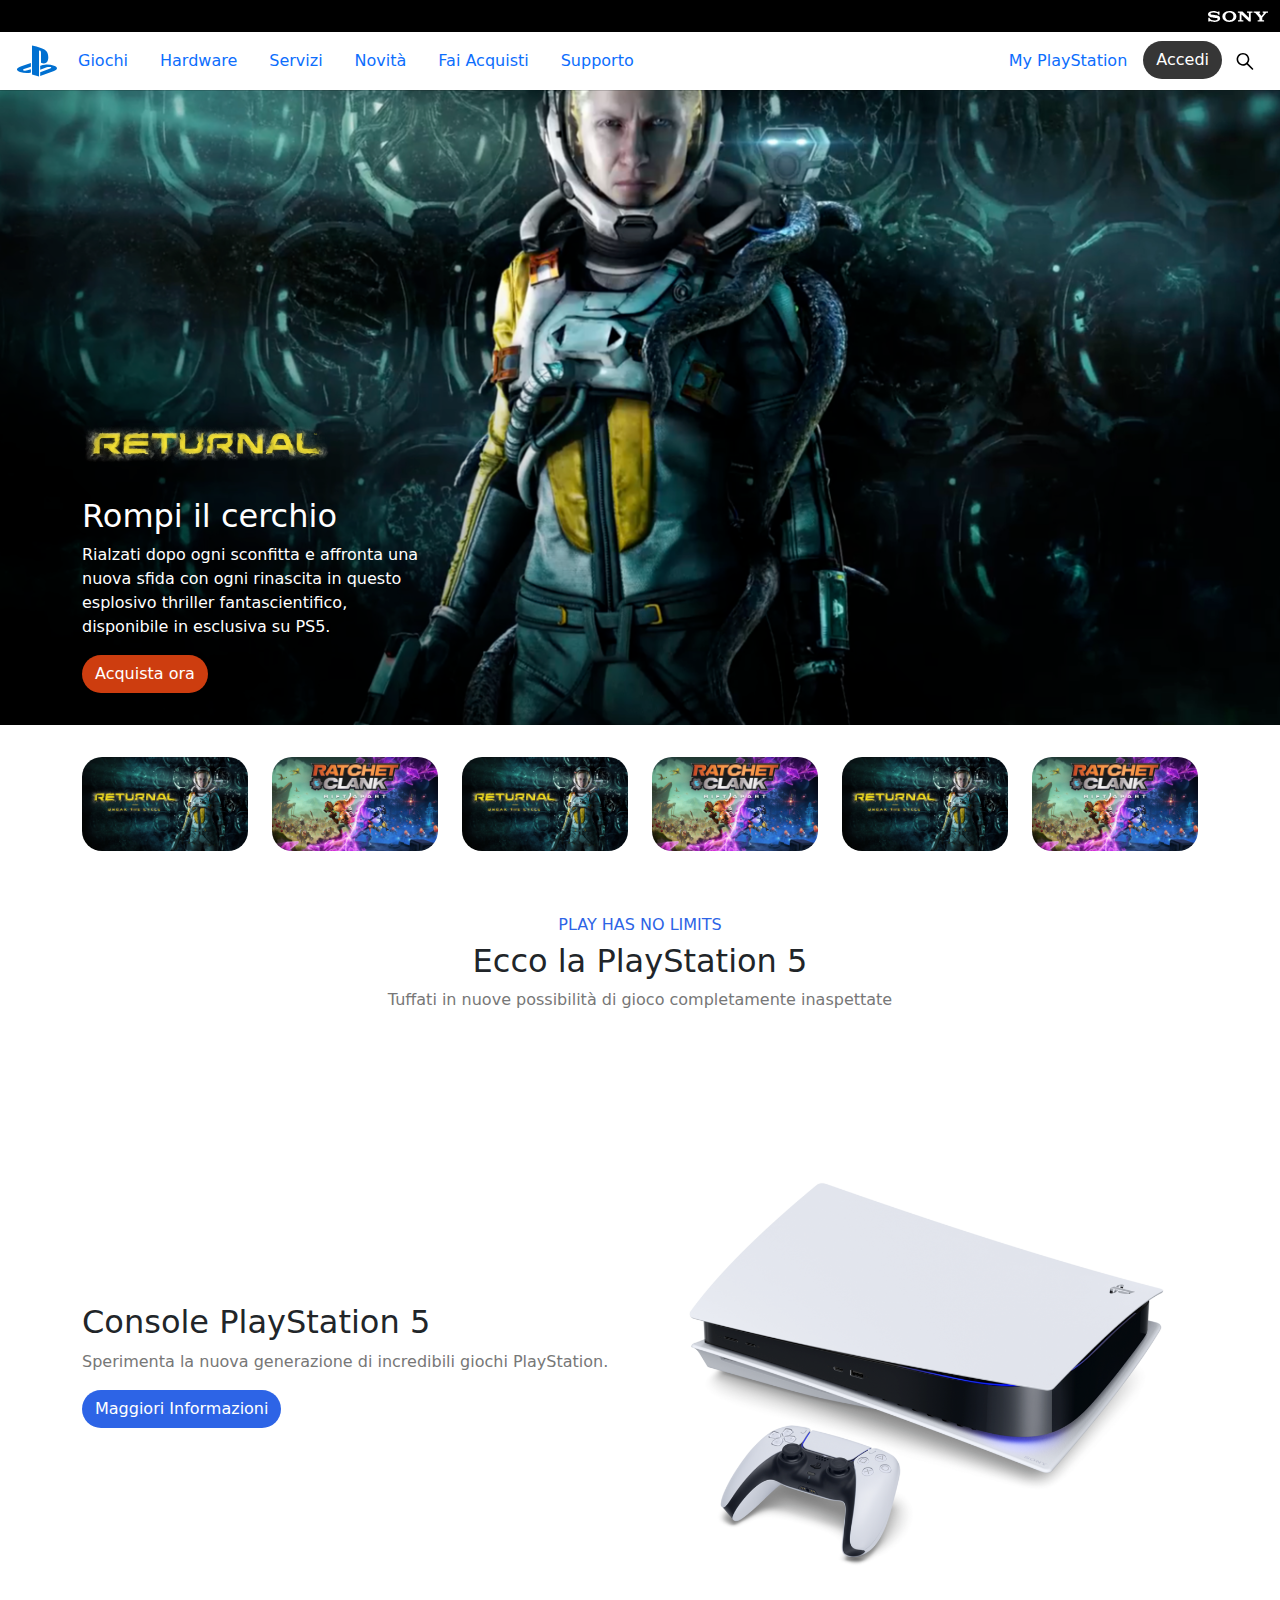
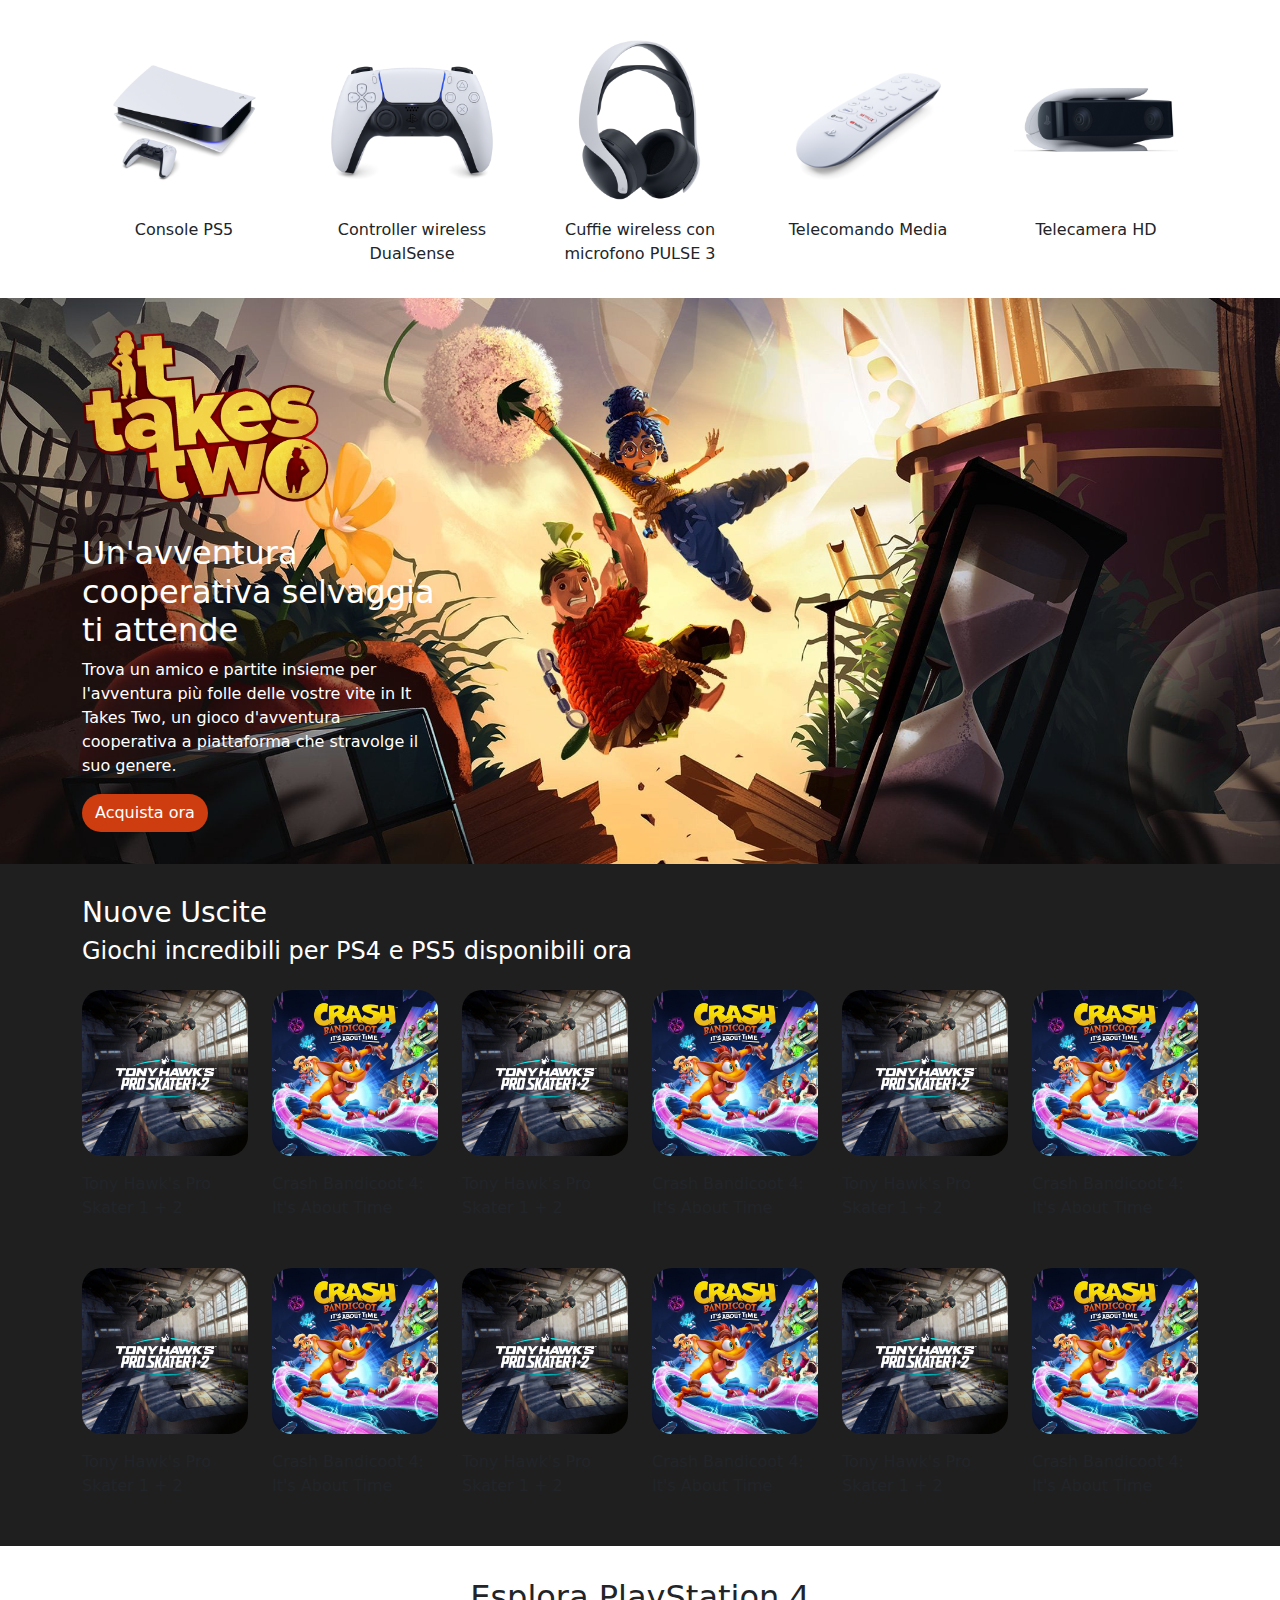
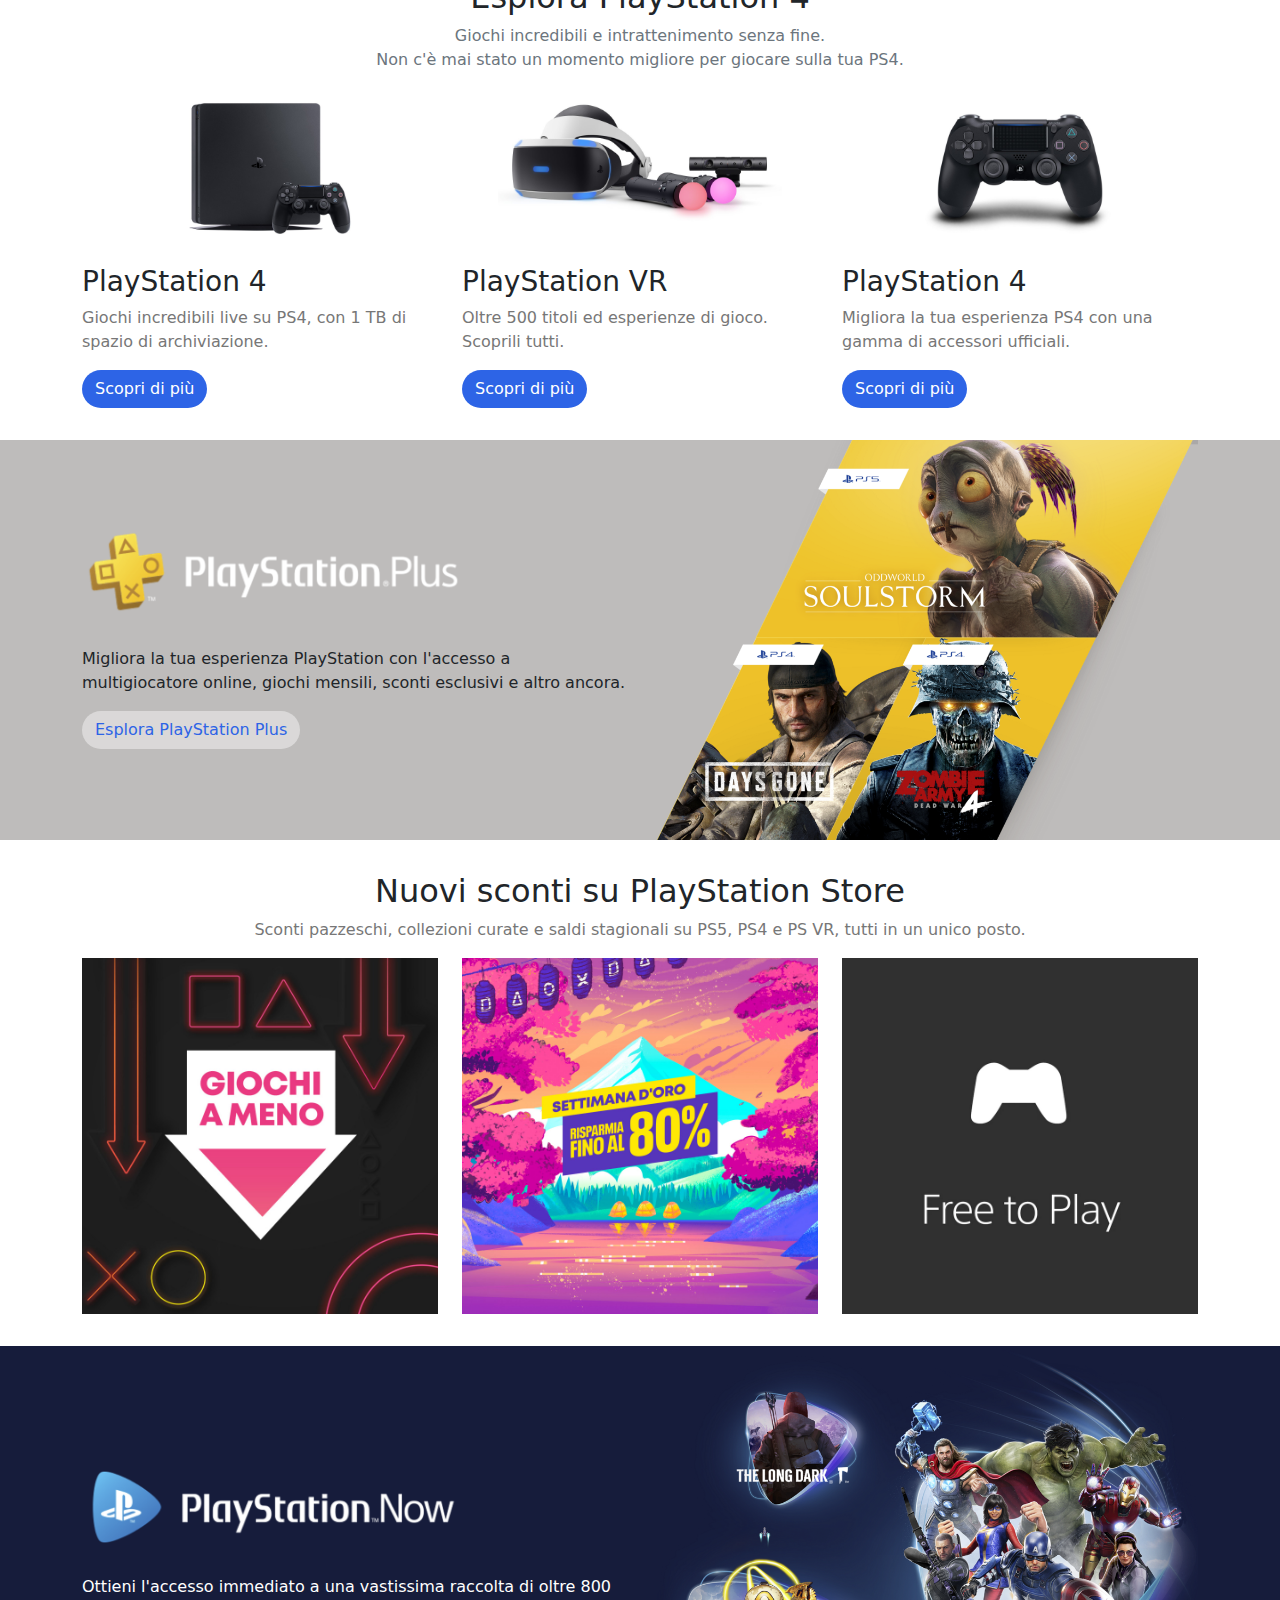
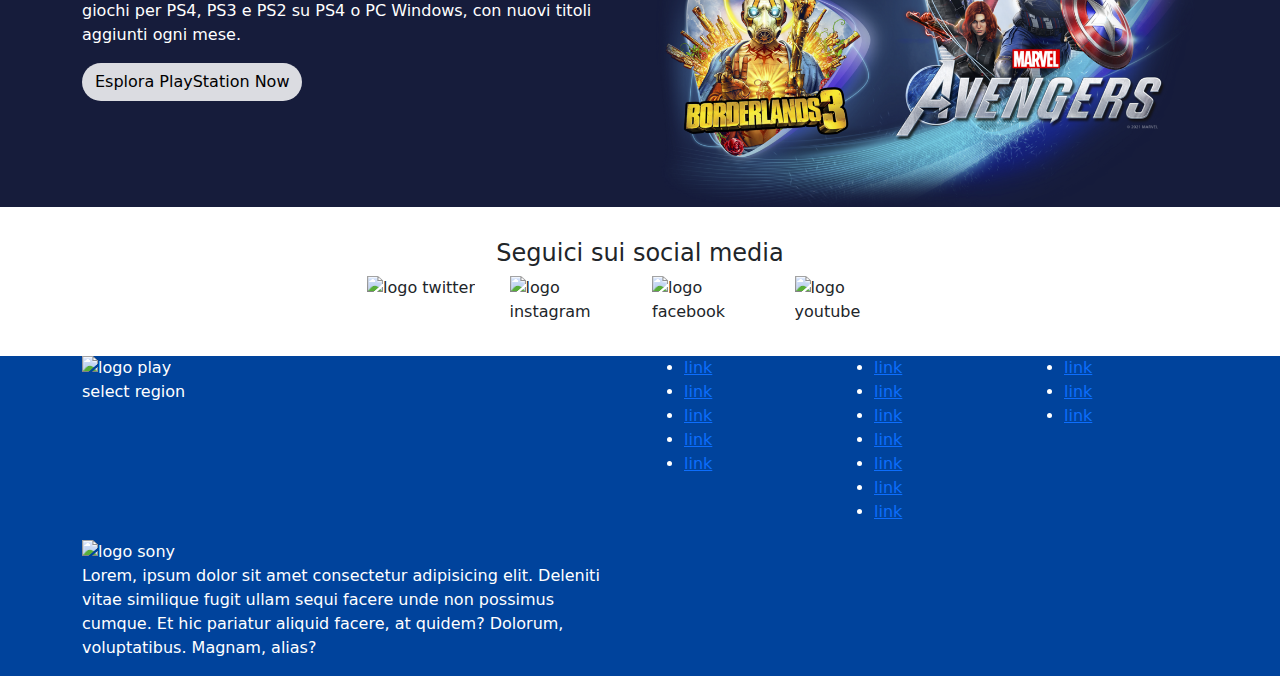
==== index.html @ 29ff5968 "added content to sect9" ====
<!DOCTYPE html>
<html lang="en">
<head>
    <meta charset="UTF-8">
    <meta http-equiv="X-UA-Compatible" content="IE=edge">
    <meta name="viewport" content="width=device-width, initial-scale=1.0">
    <link rel="stylesheet" href="https://cdn.jsdelivr.net/npm/bootstrap@5.2.2/dist/css/bootstrap.min.css">
    <link rel="stylesheet" href="css/style.css">
    <link rel="stylesheet" href="css/style-media.css">
    <title>Playstation</title>
</head>

<body>
    <header>
        <!-- Parte nera logo sony a dx-->
        <div class="nav_black py-1">
            <div class="container-fluid">
                <!-- logo sony-->
                <div class="img_container">
                    <img src="img/sony_logo.svg" alt="logo sony" class="img-fluid">
                </div>
            </div>
        </div>

        <!-- Parte bianca sticky con menu -->
        <nav class="py-1">
            <div class="container-fluid d-flex">
                <!-- logo play -->
                <div class="img_container">
                    <img src="img/play_logo.svg" alt="logo play" class="img-fluid">
                </div>

                <!-- menu flex justifycontent -->
                <div class="menu_container d-none d-lg-flex flex-grow-1 align-items-center">
                    <!-- menu sx - giochi:supporto -->
                    <div class="menu_left">
                        <ul class="nav">
                            <li class="nav-item">
                                <a href="#" class="nav-link">Giochi</a>
                            </li>
                            <li class="nav-item">
                                <a href="#" class="nav-link">Hardware</a>
                            </li>
                            <li class="nav-item">
                                <a href="#" class="nav-link">Servizi</a>
                            </li>
                            <li class="nav-item">
                                <a href="#" class="nav-link">Novità</a>
                            </li>
                            <li class="nav-item">
                                <a href="#" class="nav-link">Fai Acquisti</a>
                            </li>
                            <li class="nav-item">
                                <a href="#" class="nav-link">Supporto</a>
                            </li>
                        </ul>
                    </div>

                    <!-- menu dx myplay|accedi|search-->
                    <div class="menu_right">
                        <ul class="nav">
                            <li class="nav-item">
                                <a href="#" class="nav-link">My PlayStation</a>
                            </li>
                            <li class="nav-item">
                                <button class="btn btn_secondary_dark">Accedi</button>
                            </li>
                            <li class="nav-item">
                                <button class="btn">
                                    <img src="img/lens.svg" alt="search">
                                </button>
                            </li>
                        </ul>
                    </div>

                </div>

                <!-- hamburger menu -->
                <div class="hamburger_menu d-lg-none">ham</div>

            </div>
        </nav>
    </header>

    <main>
        <!-- 1 sezione - returnal | jumbo -->
        <section class="jumbo_1">
            <div class="container">
                <div class="row">
                    <div class="col-lg-4">

                        <!-- basso sx -->
                        <div class="section_text text-white">

                            <!-- logo returnal -->
                            <div class="img_container_fluid">
                                <img src="img/returnal-hero-banner-logo.png" alt="returnal" class="img-fluid">
                            </div>
                            <!-- Titolo -->
                            <h2>Rompi il cerchio</h2>
                            <!-- Paragrafo -->
                            <p>Rialzati dopo ogni sconfitta e affronta una nuova sfida con ogni rinascita in questo esplosivo thriller fantascientifico, disponibile in esclusiva su PS5.</p>
                            <!-- Bottone arancione -->
                            <button class="btn btn_accent_warm">Acquista ora</button>
                        </div>
                    </div>
                </div>
            </div>
        </section>

        <!-- 2 sezione | sei card affiancate -->
        <section>
            <div class="container">
                <div class="row gy-3">
                    <div class="col-6 col-sm-4 col-lg-2">
                        <div class="card-img">
                            <img src="img/returnal-listing-thumb-01-ps5.jpg" alt="returnal" class="img-fluid">
                        </div>
                    </div>
                    <div class="col-6 col-sm-4 col-lg-2">
                        <div class="card-img">
                            <img src="img/ratchet-and-clank-rift-apart-keyart.jpg" alt="ratchet and clank" class="img-fluid">
                        </div>
                        
                    </div>
                    <div class="col-6 col-sm-4 col-lg-2">
                        <div class="card-img">
                            <img src="img/returnal-listing-thumb-01-ps5.jpg" alt="returnal" class="img-fluid">
                        </div>
                    </div>
                    <div class="col-6 col-sm-4 col-lg-2">
                        <div class="card-img">
                            <img src="img/ratchet-and-clank-rift-apart-keyart.jpg" alt="ratchet and clank" class="img-fluid">
                        </div>
                    </div>
                    <div class="col-6 col-sm-4 col-lg-2">
                        <div class="card-img">
                            <img src="img/returnal-listing-thumb-01-ps5.jpg" alt="returnal" class="img-fluid">
                        </div>
                        
                    </div>
                    <div class="col-6 col-sm-4 col-lg-2">
                        <div class="card-img">
                            <img src="img/ratchet-and-clank-rift-apart-keyart.jpg" alt="ratchet and clank" class="img-fluid">
                        </div>
                    </div>
                </div>
            </div>
        </section>

        <!-- 3/a sezione - playstation 5 | testo sezione centrato -->
        <section>
            <div class="container">
                <div class="section_text text-center">
                    <h6 class="text-uppercase text_accent">play has no limits</h6>
                    <h2>Ecco la PlayStation 5</h2>
                    <p class="text_secondary">Tuffati in nuove possibilità di gioco completamente inaspettate</p>
                </div>
            </div>
        </section>

        <!-- 3/b sezione - playstation 5 | testo sezione | anteprima play | 5card prodotti -->
        <section>
            <div class="container">

                <!-- anteprima play 2colonne da md -->
                <div class="row">
                    <div class="col-md-6 align-self-center">
                        <div class="section_text">
                            <h2>Console PlayStation 5</h2>
                            <p class="text_secondary">Sperimenta la nuova generazione di incredibili giochi PlayStation.</p>
                            <button class="btn btn_accent_cool">Maggiori Informazioni</button>
                        </div>
                    </div>
                    <div class="col-md-6">
                        <div class="img_container">
                            <img src="img/playstation-5-thumb.png" alt="playstation 5" class="img-fluid">
                        </div>
                    </div>
                </div>

                <!-- lista 5prodotti -->
                <div class="row row-cols-3 row-cols-md-5 text_secondary text-center">
                    <div class="col">
                        <div class="card">
                            <img src="img/playstation-5-thumb.png" class="card-img-top img-fluid" alt="playstation 5 console">
                            <div class="card-body">
                                <p class="card-text">Console PS5</p>
                            </div>
                        </div>
                    </div>
                    <div class="col">
                        <div class="card">
                            <img src="img/joypad-thumb.png" class="card-img-top img-fluid" alt="playstation 5 controller joypad">
                            <div class="card-body">
                                <p class="card-text">Controller wireless DualSense</p>
                            </div>
                        </div>
                    </div>
                    <div class="col">
                        <div class="card">
                            <img src="img/headset-thumb.png" class="card-img-top img-fluid" alt="playstation 5 headset">
                            <div class="card-body">
                                <p class="card-text">Cuffie wireless con microfono PULSE 3</p>
                            </div>
                        </div>
                    </div>
                    <div class="col">
                        <div class="card">
                            <img src="img/remote-thumb.png" class="card-img-top img-fluid" alt="playstation 5 remote">
                            <div class="card-body">
                                <p class="card-text">Telecomando Media</p>
                            </div>
                        </div>
                    </div>
                    <div class="col">
                        <div class="card">
                            <img src="img/camera-thumb.jpg" class="card-img-top img-fluid" alt="playstation 5 camera">
                            <div class="card-body">
                                <p class="card-text">Telecamera HD</p>
                            </div>
                        </div>
                    </div>
                </div>
            </div>
        </section>

        <!-- 4 sezione - it takes two | jumbo -->
        <section class="jumbo_2">
            <div class="container">
                <div class="row">
                    <div class="col-lg-4">

                        <!-- basso sx -->
                        <div class="section_text text-white">
                            <!-- Logo ittakestwo -->
                            <div class="img_container_fluid">
                                <img src="img/it-takes-two-logo.png" alt="it takes two logo" class="img-fluid">
                            </div>
                            <!-- Titolo -->
                            <h2>Un'avventura cooperativa selvaggia ti attende</h2>
                            <!-- Paragrafo -->
                            <p>Trova un amico e partite insieme per l'avventura più folle delle vostre vite in It Takes Two, un gioco d'avventura cooperativa a piattaforma che stravolge il suo genere.</p>
                            <!-- Bottone arancione -->
                            <button class="btn btn_accent_warm">Acquista ora</button>
                        </div>
                    </div>
                </div>
            </div>
        </section>

        <!-- 5 sezione - nuove uscite | banner -->
        <section class="banner_1">
            <div class="container text-white">
                <div class="section_text">
                    <h3>Nuove Uscite</h3>
                    <h4>Giochi incredibili per PS4 e PS5 disponibili ora</h4>
                </div>
                <div class="row gy-3">
                    <div class="col-6 col-sm-4 col-lg-2">
                        <div class="card py-3">
                            <div class="card-img">
                                <img src="img/tony-hawks-pro-skater-1-2-store-art.jpg" alt="tony hawks pro skater" class="img-fluid">
                            </div>
                            <div class="card-body">
                                <div class="card-text">Tony Hawk's Pro Skater 1 + 2</div>
                            </div>
                        </div>
                    </div>
                    <div class="col-6 col-sm-4 col-lg-2">
                        <div class="card py-3">
                            <div class="card-img">
                                <img src="img/crash-bandicoot-4-its-about-time-store-art.jpg" alt="crash bandicoot 4" class="img-fluid">
                            </div>
                            <div class="card-body">
                                <div class="card-text">Crash Bandicoot 4: It's About Time</div>
                            </div>
                        </div>
                    </div>
                    <div class="col-6 col-sm-4 col-lg-2">
                        <div class="card py-3">
                            <div class="card-img">
                                <img src="img/tony-hawks-pro-skater-1-2-store-art.jpg" alt="tony hawks pro skater" class="img-fluid">
                            </div>
                            <div class="card-body">
                                <div class="card-text">Tony Hawk's Pro Skater 1 + 2</div>
                            </div>
                        </div>
                    </div>
                    <div class="col-6 col-sm-4 col-lg-2">
                        <div class="card py-3">
                            <div class="card-img">
                                <img src="img/crash-bandicoot-4-its-about-time-store-art.jpg" alt="crash bandicoot 4" class="img-fluid">
                            </div>
                            <div class="card-body">
                                <div class="card-text">Crash Bandicoot 4: It's About Time</div>
                            </div>
                        </div>
                    </div>
                    <div class="col-6 col-sm-4 col-lg-2">
                        <div class="card py-3">
                            <div class="card-img">
                                <img src="img/tony-hawks-pro-skater-1-2-store-art.jpg" alt="tony hawks pro skater" class="img-fluid">
                            </div>
                            <div class="card-body">
                                <div class="card-text">Tony Hawk's Pro Skater 1 + 2</div>
                            </div>
                        </div>
                    </div>
                    <div class="col-6 col-sm-4 col-lg-2">
                        <div class="card py-3">
                            <div class="card-img">
                                <img src="img/crash-bandicoot-4-its-about-time-store-art.jpg" alt="crash bandicoot 4" class="img-fluid">
                            </div>
                            <div class="card-body">
                                <div class="card-text">Crash Bandicoot 4: It's About Time</div>
                            </div>
                        </div>
                    </div>
                    <div class="col-6 col-sm-4 col-lg-2">
                        <div class="card py-3">
                            <div class="card-img">
                                <img src="img/tony-hawks-pro-skater-1-2-store-art.jpg" alt="tony hawks pro skater" class="img-fluid">
                            </div>
                            <div class="card-body">
                                <div class="card-text">Tony Hawk's Pro Skater 1 + 2</div>
                            </div>
                        </div>
                    </div>
                    <div class="col-6 col-sm-4 col-lg-2">
                        <div class="card py-3">
                            <div class="card-img">
                                <img src="img/crash-bandicoot-4-its-about-time-store-art.jpg" alt="crash bandicoot 4" class="img-fluid">
                            </div>
                            <div class="card-body">
                                <div class="card-text">Crash Bandicoot 4: It's About Time</div>
                            </div>
                        </div>
                    </div>
                    <div class="col-6 col-sm-4 col-lg-2">
                        <div class="card py-3">
                            <div class="card-img">
                                <img src="img/tony-hawks-pro-skater-1-2-store-art.jpg" alt="tony hawks pro skater" class="img-fluid">
                            </div>
                            <div class="card-body">
                                <div class="card-text">Tony Hawk's Pro Skater 1 + 2</div>
                            </div>
                        </div>
                    </div>
                    <div class="col-6 col-sm-4 col-lg-2">
                        <div class="card py-3">
                            <div class="card-img">
                                <img src="img/crash-bandicoot-4-its-about-time-store-art.jpg" alt="crash bandicoot 4" class="img-fluid">
                            </div>
                            <div class="card-body">
                                <div class="card-text">Crash Bandicoot 4: It's About Time</div>
                            </div>
                        </div>
                    </div>
                    <div class="col-6 col-sm-4 col-lg-2">
                        <div class="card py-3">
                            <div class="card-img">
                                <img src="img/tony-hawks-pro-skater-1-2-store-art.jpg" alt="tony hawks pro skater" class="img-fluid">
                            </div>
                            <div class="card-body">
                                <div class="card-text">Tony Hawk's Pro Skater 1 + 2</div>
                            </div>
                        </div>
                    </div>
                    <div class="col-6 col-sm-4 col-lg-2">
                        <div class="card py-3">
                            <div class="card-img">
                                <img src="img/crash-bandicoot-4-its-about-time-store-art.jpg" alt="crash bandicoot 4" class="img-fluid">
                            </div>
                            <div class="card-body">
                                <div class="card-text">Crash Bandicoot 4: It's About Time</div>
                            </div>
                        </div>
                    </div>
                </div>
            </div>
        </section>

        <!-- 6 sezione - playstation 4 | testo sezione | 3colonne prodotti -->
        <section>
            <div class="container">
                <div class="section_text text-center">
                    <h2>Esplora PlayStation 4</h2>
                    <p class="text-secondary">Giochi incredibili e intrattenimento senza fine.<br>Non c'è mai stato un momento migliore per giocare sulla tua PS4.</p>
                </div>
                <div class="row gy-3">
                    <div class="col-md-4">
                        <div class="card">
                            <img src="img/ps4-slim-homepage-image-block.jpg" class="card-img-top img-fluid" alt="playstation 4">
                            <div class="card-body">
                                <h3 class="card-title">PlayStation 4</h3>
                                <p class="card-text text_secondary">Giochi incredibili live su PS4, con 1 TB di spazio di archiviazione.</p>
                                <button class="btn btn_accent_cool">Scopri di più</button>
                            </div>
                        </div>
                    </div>
                    <div class="col-md-4">
                        <div class="card">
                            <img src="img/double11-202010-tw-psvr.jpg" class="card-img-top img-fluid" alt="playstation vr">
                            <div class="card-body">
                                <h3 class="card-title">PlayStation VR</h3>
                                <p class="card-text text_secondary">Oltre 500 titoli ed esperienze di gioco. Scoprili tutti.</p>
                                <button class="btn btn_accent_cool">Scopri di più</button>
                            </div>
                        </div>
                    </div>
                    <div class="col-md-4">
                        <div class="card">
                            <img src="img/dualshock-4-listing-thumb.jpg" class="card-img-top img-fluid" alt="playstation 4 dualshock">
                            <div class="card-body">
                                <h3 class="card-title">PlayStation 4</h3>
                                <p class="card-text text_secondary">Migliora la tua esperienza PS4 con una gamma di accessori ufficiali.</p>
                                <button class="btn btn_accent_cool">Scopri di più</button>
                            </div>
                        </div>
                    </div>
                    
                </div>
            </div>
        </section>

        <!-- 7 sezione - playstation plus | banner | testo sx | immagine dx -->
        <section class="banner_2 py-0">
            <div class="container">
                <div class="row">
                    <div class="col-md-6 align-self-center">
                        <div class="section_text py-4">
                            <div class="img_container_fluid">
                                <img src="img/ps-plus-logo.png" alt="playstation plus logo" class="img-fluid">
                            </div>
                            <p>Migliora la tua esperienza PlayStation con l'accesso a multigiocatore online, giochi mensili, sconti esclusivi e altro ancora.</p>
                            <button class="btn btn_transp_accent">Esplora PlayStation Plus</button>
                        </div>
                    </div>
                    <div class="col-md-6 d-none d-md-block">
                        <div class="img_container">
                            <img src="img/ps-plus-april-monthly-games-featured-image-block.png" alt="playstation plus april monthly games" class="img-fluid">
                        </div>
                    </div>
                </div>
            </div>
        </section>

        <!-- 8 sezione - nuovi sconti | testo sezione | 3colonne - card -->
        <section>
            <div class="container">
                <div class="section_text text-center">
                    <h2>Nuovi sconti su PlayStation Store</h2>
                    <p class="text_secondary">Sconti pazzeschi, collezioni curate e saldi stagionali su PS5, PS4 e PS VR, tutti in un unico posto.</p>
                </div>
                <div class="row gy-5">
                    <div class="col-md-4">
                        <div class="card">
                            <div class="img_container">
                                <img src="img/playstation-store-games-under-20-spotlight.jpg" alt="playstore games under 20" class="img-fluid">
                            </div>
                        </div>
                    </div>        
                    <div class="col-md-4">
                        <div class="card">
                            <div class="img_container">
                                <img src="img/playstation-store-golden-week-sale-spotlight.jpg" alt="playstore golden week sale" class="img-fluid">
                            </div>
                        </div>
                    </div>        
                    <div class="col-md-4">
                        <div class="card">
                            <div class="img_container">
                                <img src="img/playstation-store-free-to-play-spotlight.png" alt="playstore free to play" class="img-fluid">
                            </div>
                        </div>
                    </div>        
                            
                </div>
            </div>
        </section>

        <!-- 9 sezione - playstation now | banner | sx testo | dx immagine -->
        <section class="banner_3 py-0">
            <div class="container">
                <div class="row">
                    <div class="col-md-6 align-self-center">
                        <div class="section_text py-4">
                            <div class="img_container_fluid">
                                <img src="img/ps-now-logo-two-column.png" alt="playstation now logo" class="img-fluid">
                            </div>
                            <p class="text-white">Ottieni l'accesso immediato a una vastissima raccolta di oltre 800 giochi per PS4, PS3 e PS2 su PS4 o PC Windows, con nuovi titoli aggiunti ogni mese.</p>
                            <button class="btn btn_transp">Esplora PlayStation Now</button>
                        </div>
                    </div>
                    <div class="col-md-6 d-none d-md-block">
                        <div class="img_container">
                            <img src="img/ps-now-april-featured-image-block.png" alt="playstation plus april monthly games" class="img-fluid">
                        </div>
                    </div>
                </div>
            </div>
        </section>
        
        <!-- 10 sezione - social | 1 colonna centrata | 4 colonne interne -->
        <section>
            <div class="container">
                <div class="section_text text-center">
                    <h4>Seguici sui social media</h4>
                </div>
                <div class="row justify-content-center">
                    <div class="col-md-10 col-lg-6">
                        <div class="row row-cols-2 row-cols-sm-4">
                            <div class="col">
                                <div class="img_container">
                                    <img src="" alt="logo twitter">
                                </div>
                            </div>
                            <div class="col">
                                <div class="img_container">
                                    <img src="" alt="logo instagram">
                                </div>
                            </div>
                            <div class="col">
                                <div class="img_container">
                                    <img src="" alt="logo facebook">
                                </div>
                            </div>
                            <div class="col">
                                <div class="img_container">
                                    <img src="" alt="logo youtube">
                                </div>
                            </div>
                        </div>
                    </div>
                </div>
            </div>
        </section>
    </main>

    <footer>
        <div class="container">
            <!-- 3 colonne - logo | lista link | copyright -->
            <div class="row text-white">
                <div class="col-lg-6">
                    <div class="img_container">
                        <img src="" alt="logo play">
                    </div>
                    <p>select region</p>
                </div>
                <div class="col-lg-6">
                    <div class="row row-cols-md-3 flex-column flex-md-row">
                        <div class="col">
                            <ul>
                                <li><a href="#">link</a></li>
                                <li><a href="#">link</a></li>
                                <li><a href="#">link</a></li>
                                <li><a href="#">link</a></li>
                                <li><a href="#">link</a></li>
                            </ul>
                        </div>
                        <div class="col">
                            <ul>
                                <li><a href="#">link</a></li>
                                <li><a href="#">link</a></li>
                                <li><a href="#">link</a></li>
                                <li><a href="#">link</a></li>
                                <li><a href="#">link</a></li>
                                <li><a href="#">link</a></li>
                                <li><a href="#">link</a></li>
                            </ul>
                        </div>
                        <div class="col">
                            <ul>
                                <li><a href="#">link</a></li>
                                <li><a href="#">link</a></li>
                                <li><a href="#">link</a></li>
                            </ul>
                        </div>
                    </div>
                </div>
                <div class="col-lg-6">
                    <div class="img_container">
                        <img src="" alt="logo sony">
                        <p>Lorem, ipsum dolor sit amet consectetur adipisicing elit. Deleniti vitae similique fugit ullam sequi facere unde non possimus cumque. Et hic pariatur aliquid facere, at quidem? Dolorum, voluptatibus. Magnam, alias?</p>
                    </div>
                </div>
            </div>
        </div>
    </footer>
</body>
</html>
---- css/style.css ----
:root{
    --color_primary: #000000;
    --color_secondary_dark: #363636;
    --color_secondary_light: #777777;
    --color_accent_cool: #2d64e6;
    --color_accent_warm: #cd3d0f;
    --color_white: #ffffff;
    
    --color_banner1: #1f1f1f;
    --color_banner2:#bebcbb;
    --color_banner3: #161c3b;
    --color_footer: #00439c;
}

/* Bottoni */
[class*="btn_"]{
    color: var(--color_white);
    border-radius: 20px;
}

.btn_secondary_dark{
    background-color: var(--color_secondary_dark);
}

.btn_accent_warm{
    background-color: var(--color_accent_warm);
}

.btn_accent_cool{
    background-color: var(--color_accent_cool);
}

.btn_transp{
    color: var(--color_primary);
    background-color: rgba(255, 255, 255, 0.846);
}

.btn_transp_accent{
    color: var(--color_accent_cool);
    background-color: rgba(255, 255, 255, 0.427);
}

/* Formattazione testo */
.text_accent{
    color: var(--color_accent_cool);
}

.text_secondary{
    color: var(--color_secondary_light);
}

/* Proprietà header */
.nav_black{
    background-color: var(--color_primary);
}

.nav_black .img_container{
    max-width: 50px;
}

.nav_black .img_container,
.hamburger_menu,
.menu_right{
    margin-left: auto;
}

.menu_right button img{
    width: 20px;
}

/* Proprietà main */
section{
    padding: 2rem 0;
}

.img_container_fluid{
    max-width: 50%;
    padding-bottom: 2rem;
}

[class^="jumbo"]{
    background-size: cover;
    background-position: center;
}

.jumbo_1{
    background-image: url('../img/jumbo-bg.png');
}

.jumbo_1 .section_text{
    padding-top: 300px;
}

.jumbo_2{
    background-image: url('../img/it-takes-two-hero-banner-desktop.jpg');
}

.banner_1{
    background-color: var(--color_banner1);
}

.banner_2{
    background-color: var(--color_banner2);
}

.banner_3{
    background-color: var(--color_banner3);
}

.card{
    border: none;
    background-color: transparent;
}

.card .card-body{
    padding: 0;
    margin-top: 1rem;
}

.card-img .img-fluid{
    border-radius: 20px;
}

.card-img-top{
    max-width: 80%;
    margin: auto;
}

/* Footer */
footer{
    background-color: var(--color_footer);
}
---- css/style-media.css ----
/* Small devices (landscape phones, 576px and up) */
@media screen and (min-width: 576px) {

}

/* Medium devices (tablets, 768px and up) */
@media screen and (min-width: 768px) {
    .nav_black .img_container{
        max-width: 60px;
    }
}

/* Large devices (desktops, 992px and up) */
@media screen and (min-width: 992px) {
    .img_container_fluid{
        max-width: 70%;
    }
}
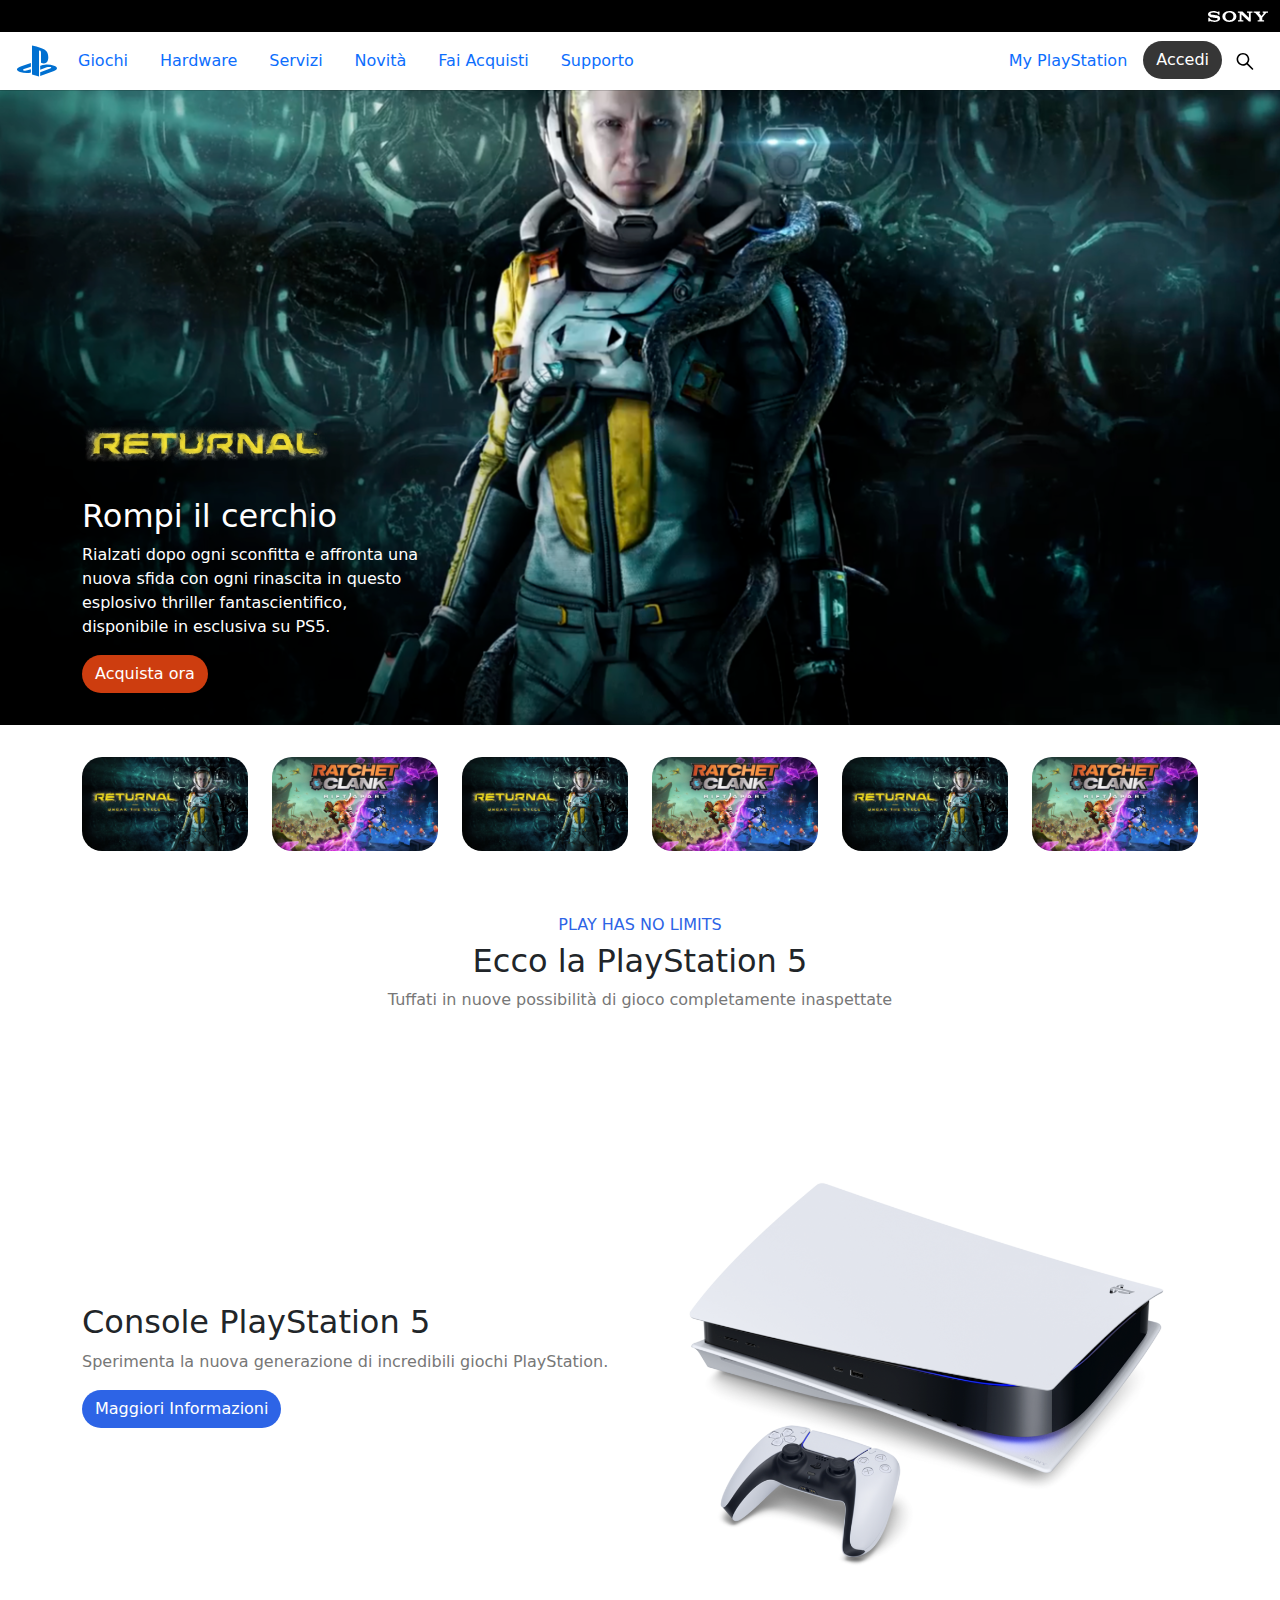
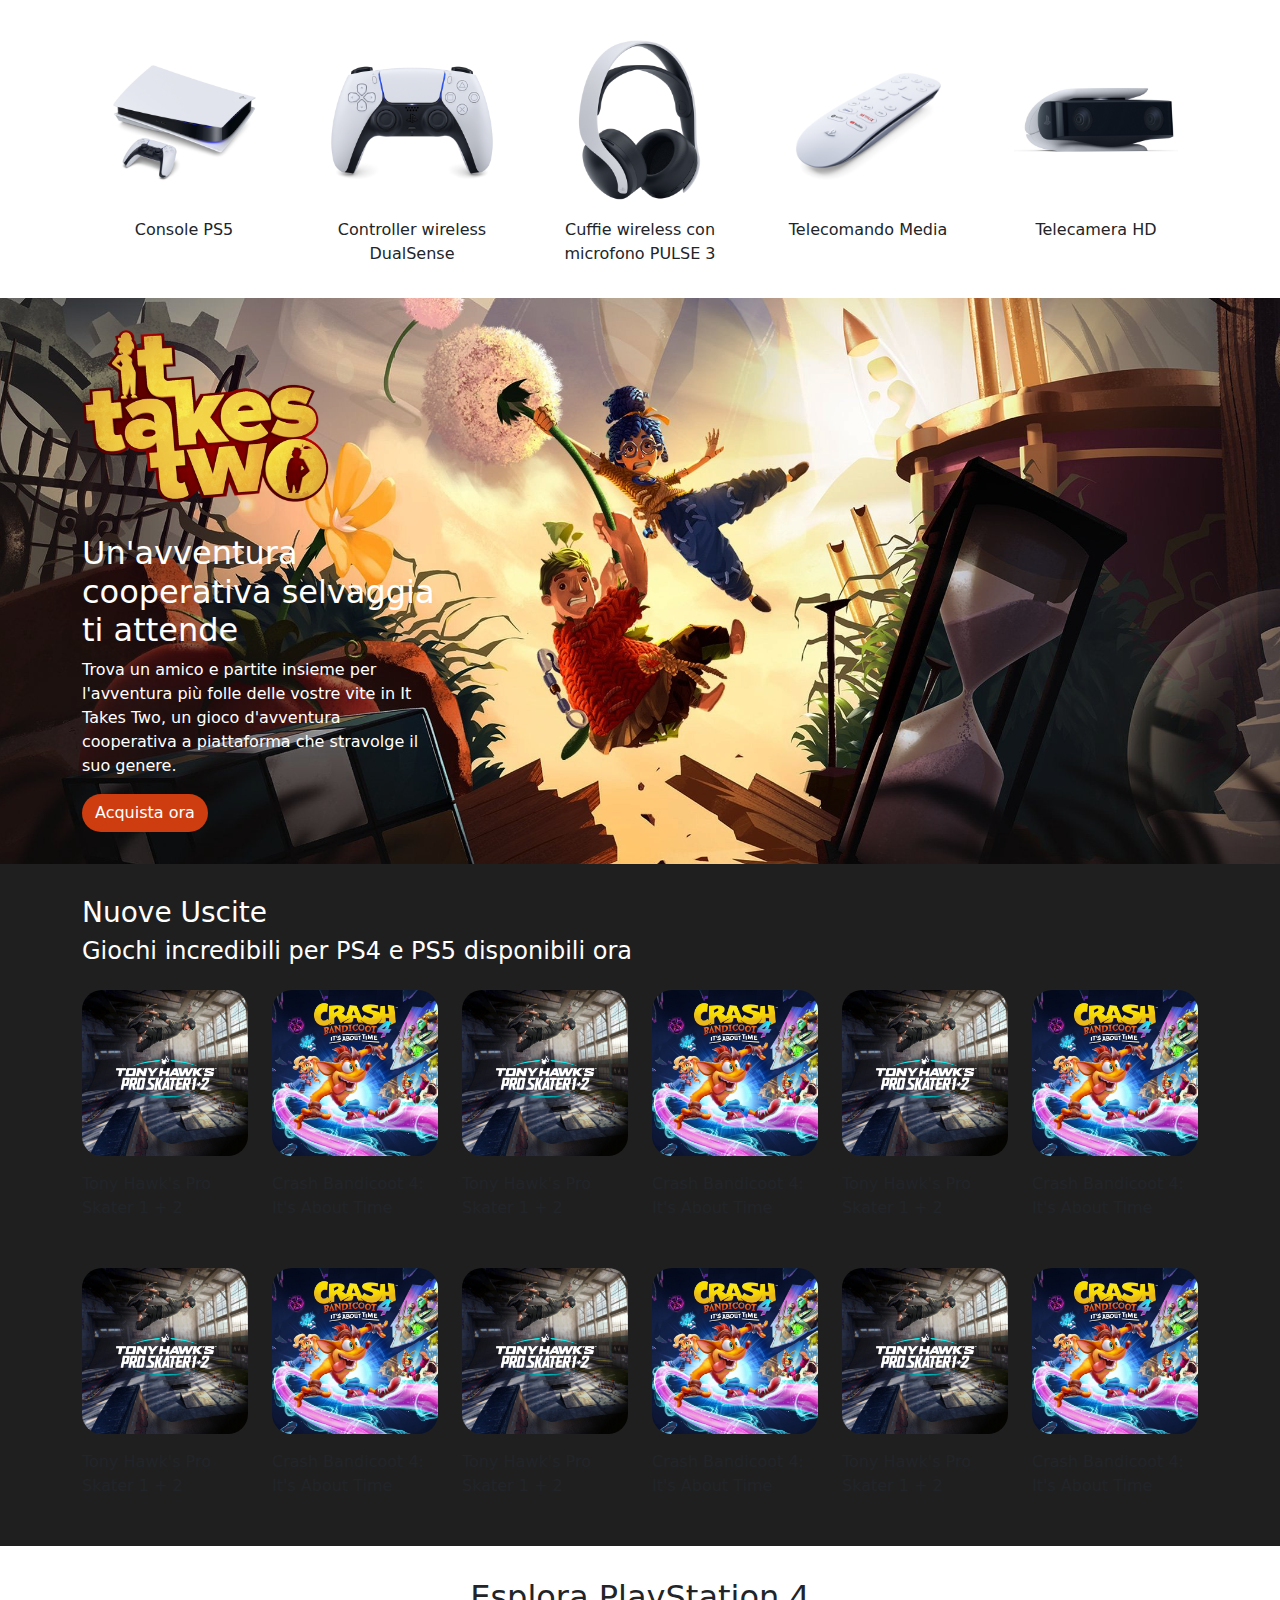
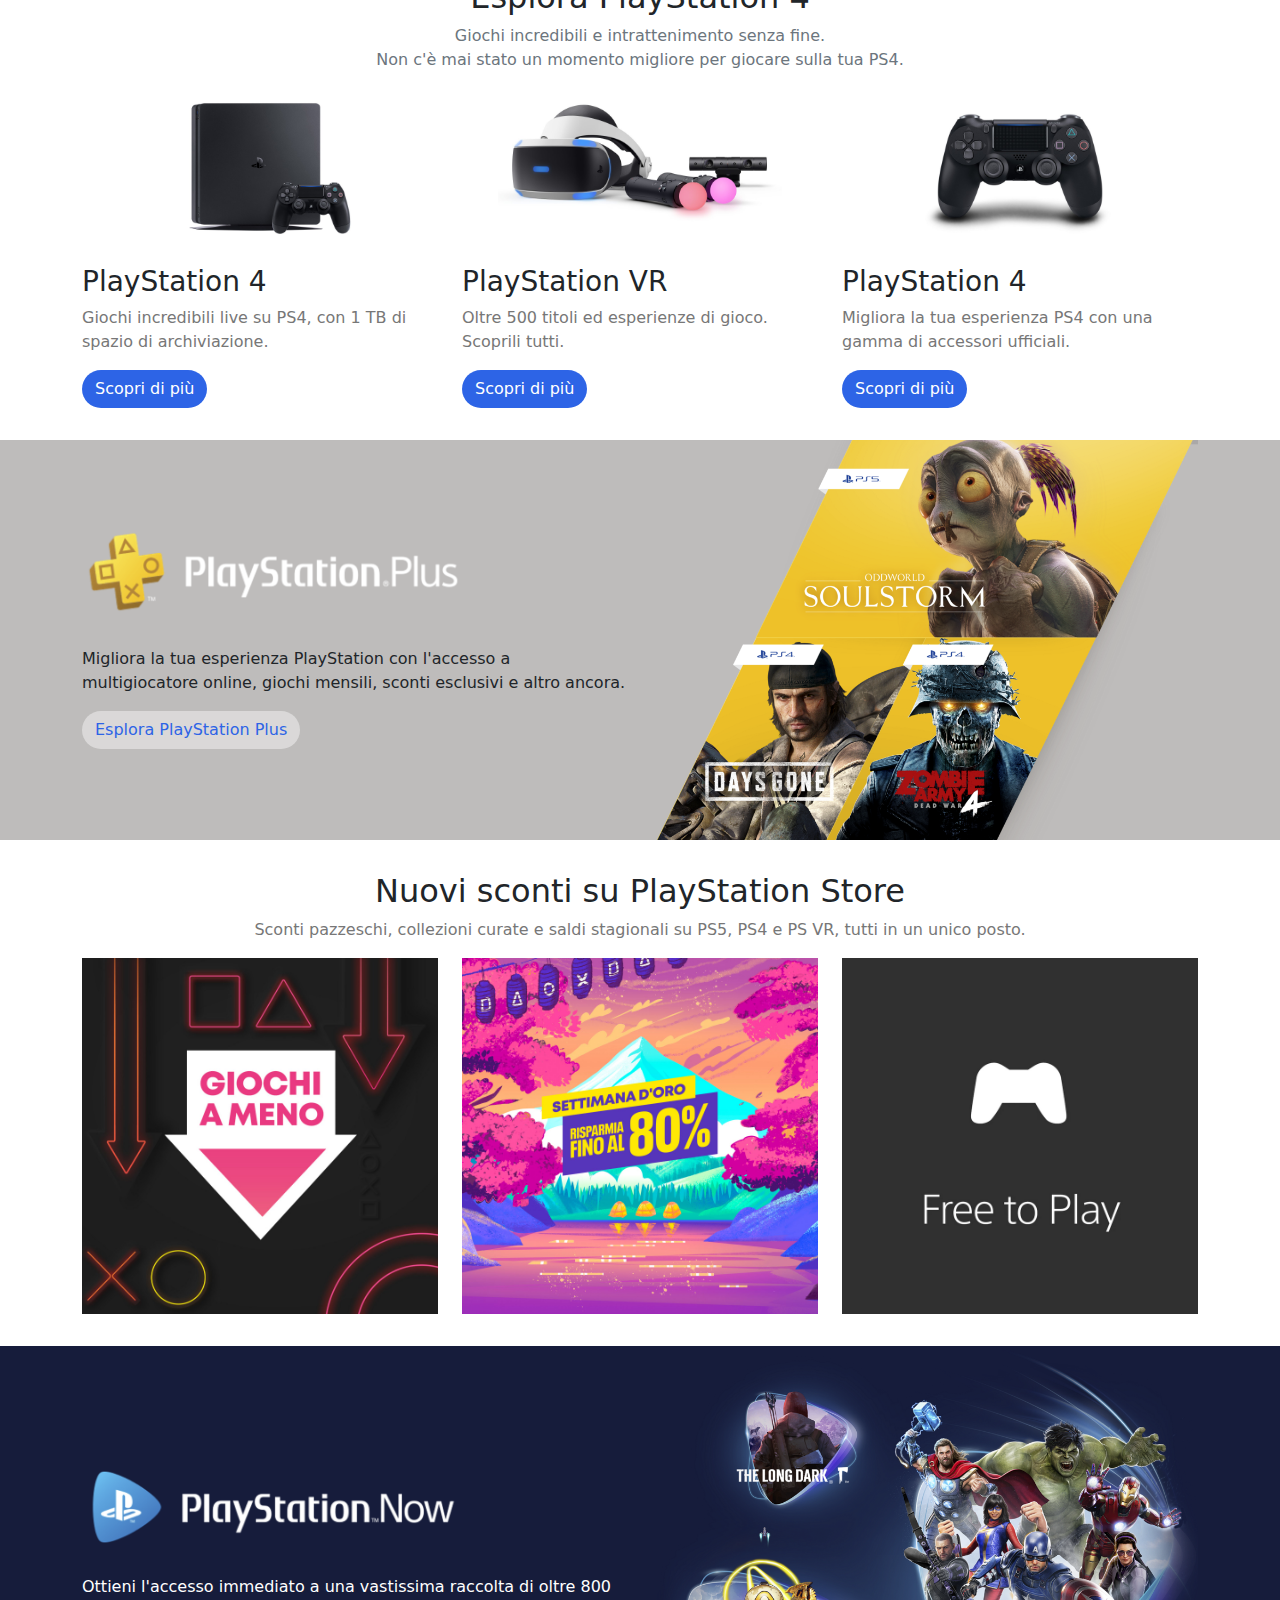
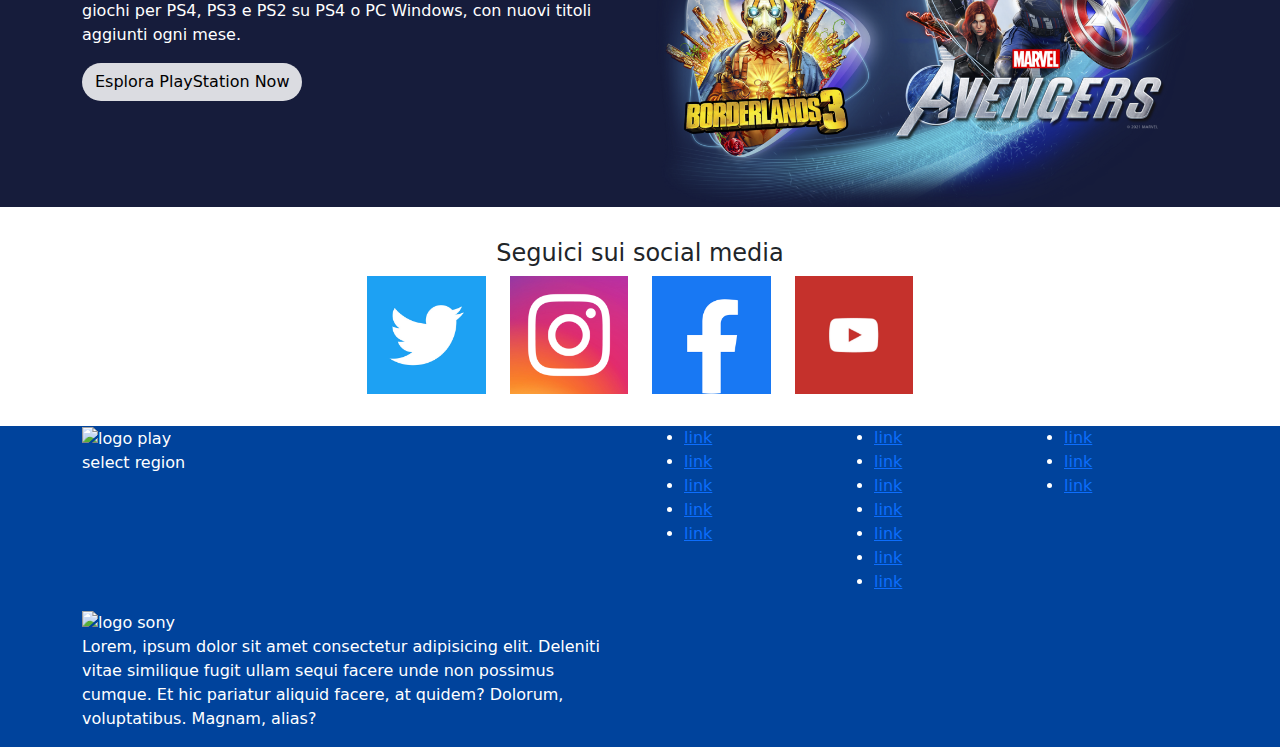
==== commit 4d660930: "added social media icon/links" ====
--- a/index.html
+++ b/index.html
@@ -510,26 +510,34 @@
                 </div>
                 <div class="row justify-content-center">
                     <div class="col-md-10 col-lg-6">
-                        <div class="row row-cols-2 row-cols-sm-4">
+                        <div class="row row-cols-2 row-cols-sm-4 gy-5">
                             <div class="col">
-                                <div class="img_container">
-                                    <img src="" alt="logo twitter">
-                                </div>
+                                <a href="#">
+                                    <div class="img_container">
+                                        <img src="img/twitter.jpg" alt="logo twitter" class="img-fluid">
+                                    </div>
+                                </a>
                             </div>
                             <div class="col">
-                                <div class="img_container">
-                                    <img src="" alt="logo instagram">
-                                </div>
+                                <a href="#">
+                                    <div class="img_container">
+                                        <img src="img/instagram.jpg" alt="logo instagram" class="img-fluid">
+                                    </div>
+                                </a>
                             </div>
                             <div class="col">
-                                <div class="img_container">
-                                    <img src="" alt="logo facebook">
-                                </div>
+                                <a href="#">
+                                    <div class="img_container">
+                                        <img src="img/facebook.jpg" alt="logo facebook" class="img-fluid">
+                                    </div>
+                                </a>
                             </div>
                             <div class="col">
-                                <div class="img_container">
-                                    <img src="" alt="logo youtube">
-                                </div>
+                                <a href="#">
+                                    <div class="img_container">
+                                        <img src="img/youtube.png" alt="logo youtube" class="img-fluid">
+                                    </div>
+                                </a>
                             </div>
                         </div>
                     </div>
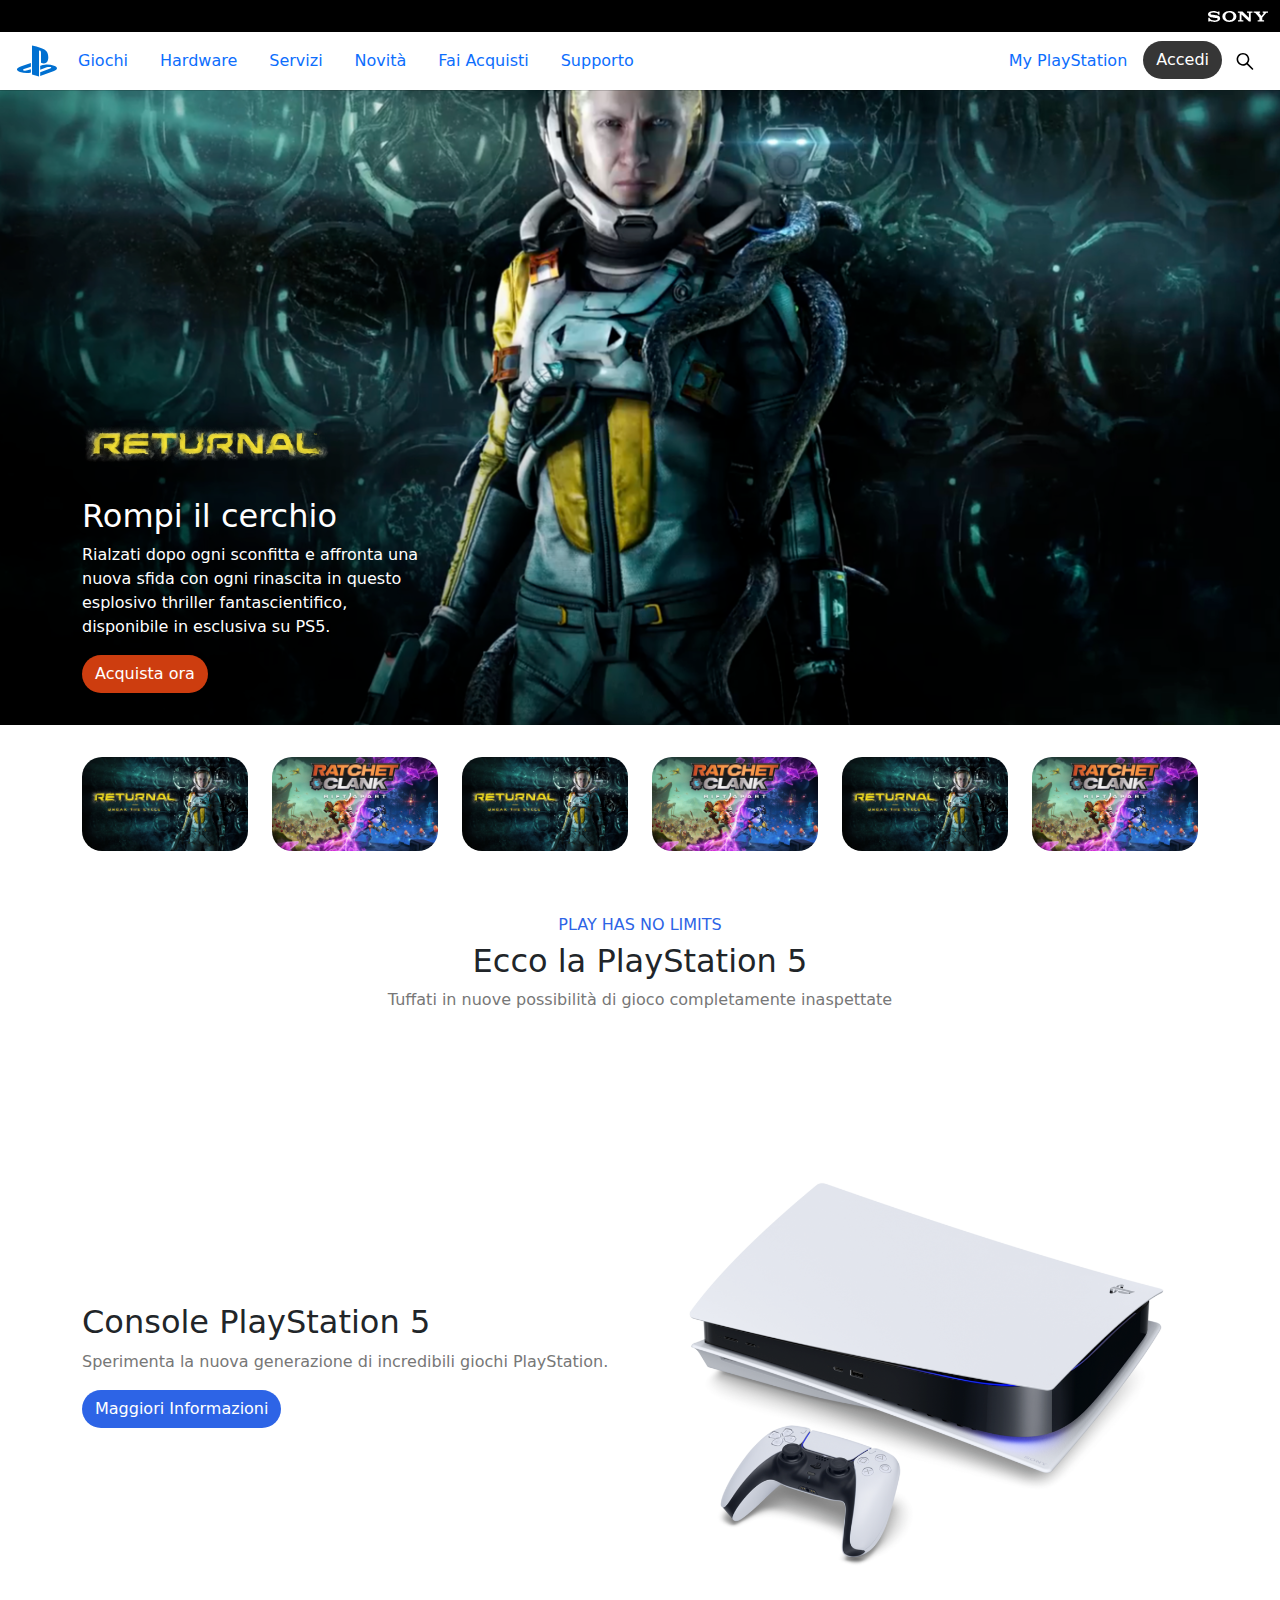
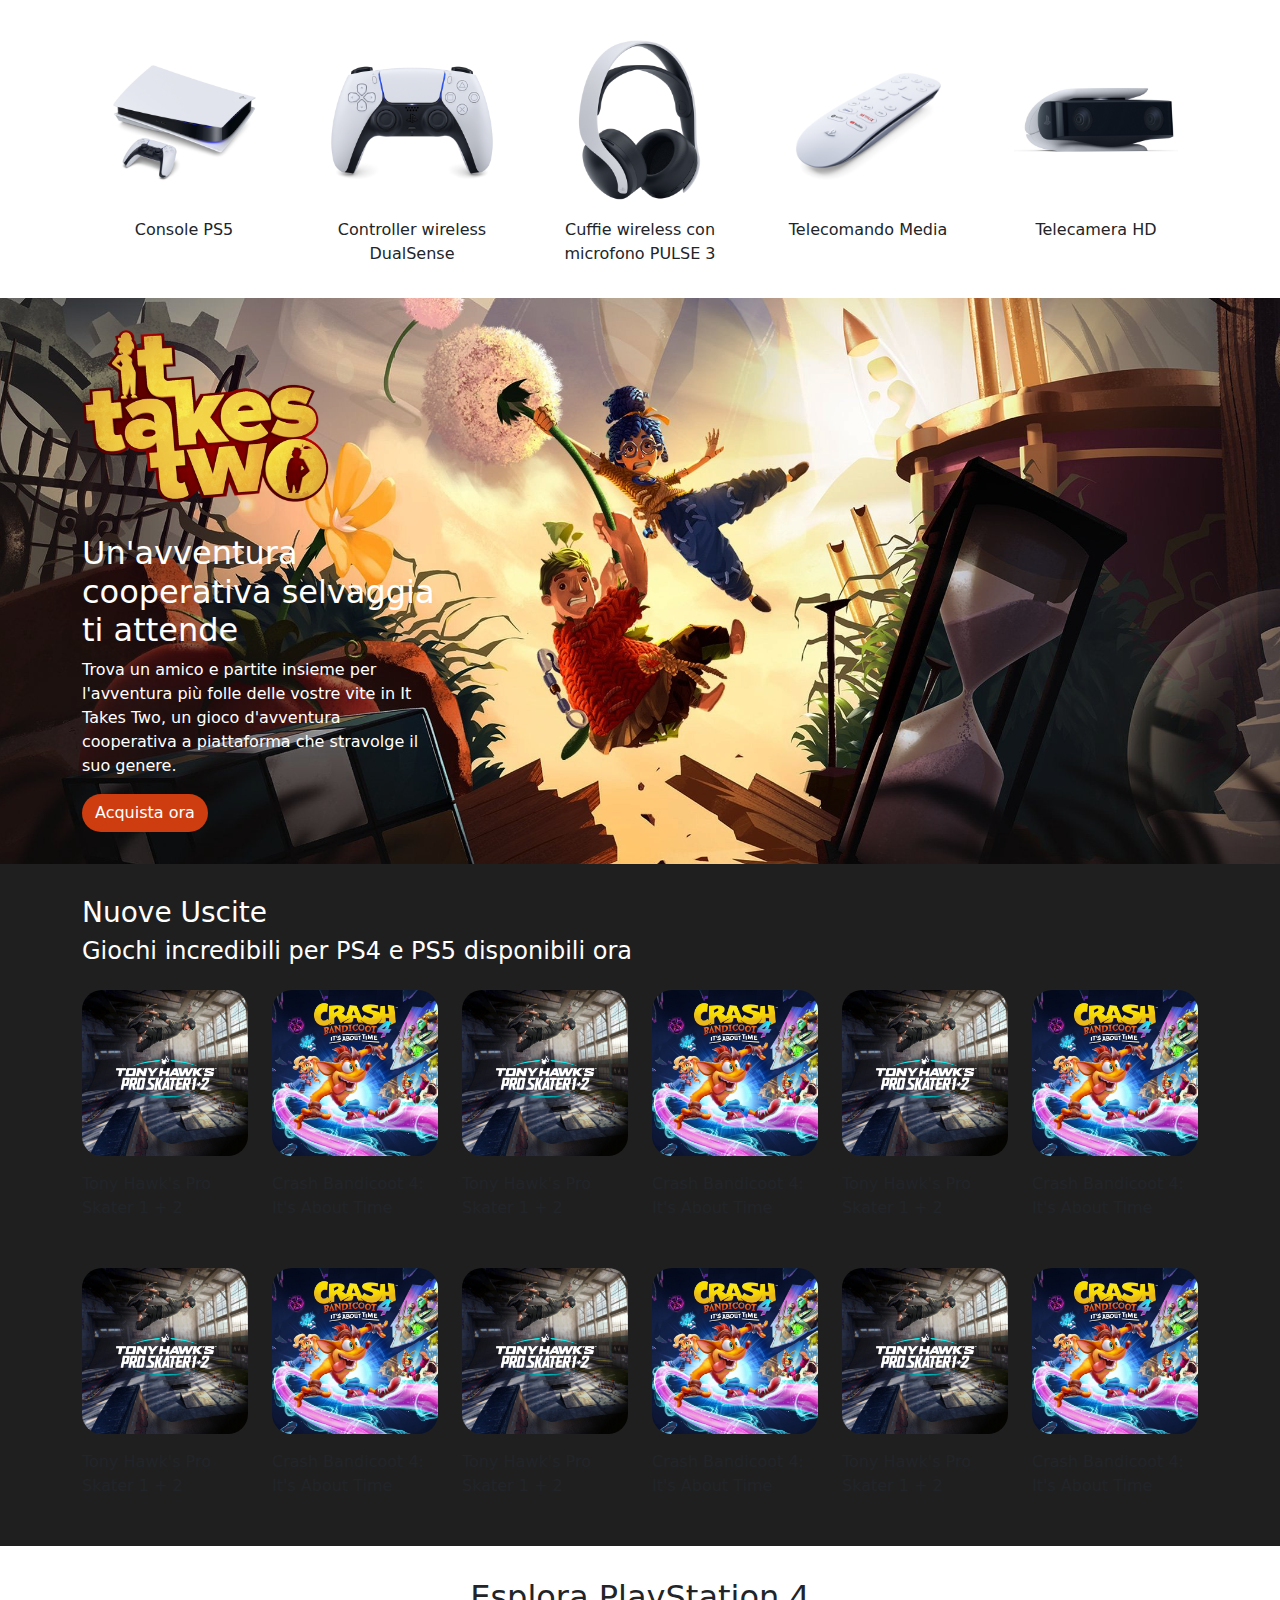
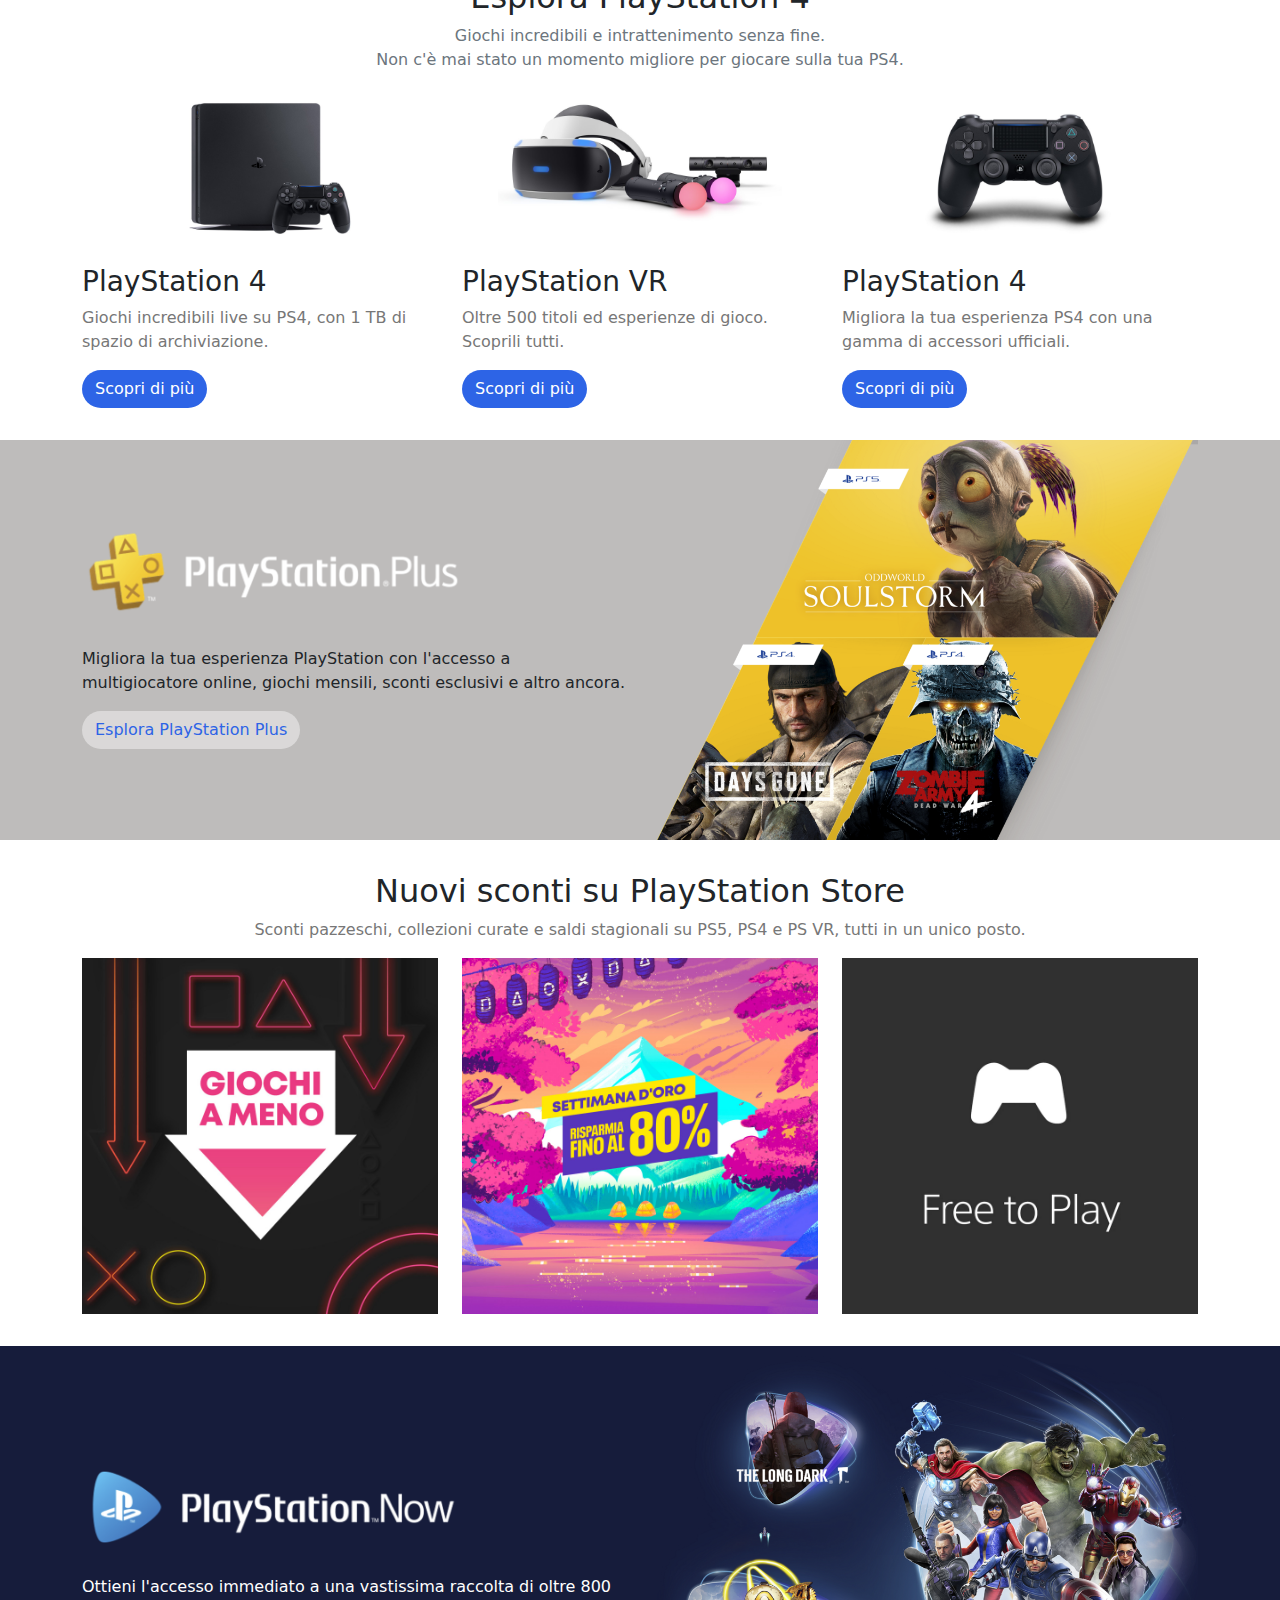
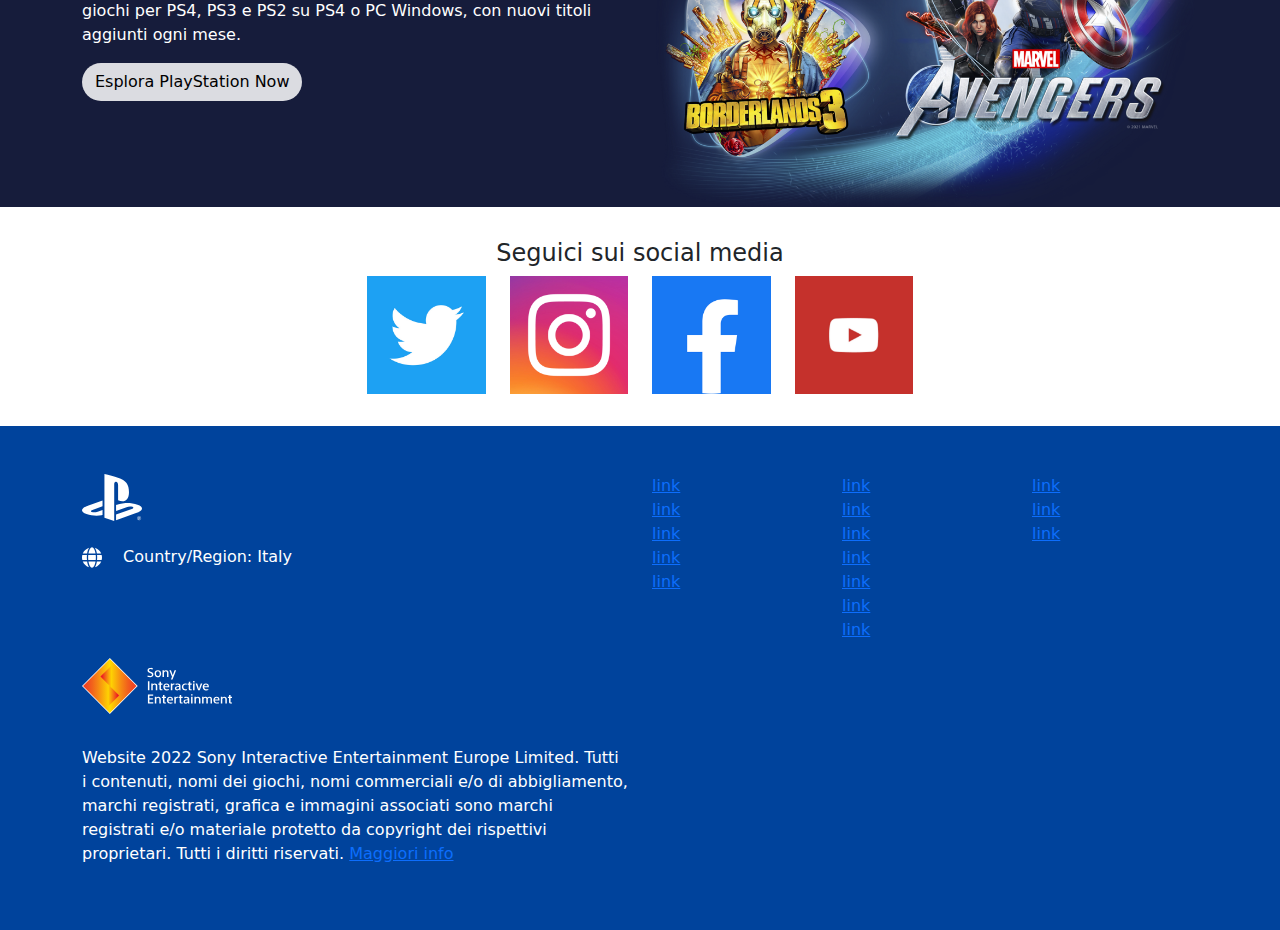
==== commit a81aaeed: "added content to footer" ====
--- a/index.html
+++ b/index.html
@@ -552,14 +552,19 @@
             <div class="row text-white">
                 <div class="col-lg-6">
                     <div class="img_container">
-                        <img src="" alt="logo play">
-                    </div>
-                    <p>select region</p>
+                        <img src="img/ps-footer.svg" alt="logo play" class="img-fluid">
+                    </div>
+                    <div class="select_country py-4">
+                        <div class="img_container_icon">
+                            <img src="img/language-globe.svg" alt="language globe icon" class="img-fluid">
+                        </div>
+                        <span>Country/Region: Italy</span>
+                    </div>
                 </div>
                 <div class="col-lg-6">
                     <div class="row row-cols-md-3 flex-column flex-md-row">
                         <div class="col">
-                            <ul>
+                            <ul class="list-unstyled">
                                 <li><a href="#">link</a></li>
                                 <li><a href="#">link</a></li>
                                 <li><a href="#">link</a></li>
@@ -568,7 +573,7 @@
                             </ul>
                         </div>
                         <div class="col">
-                            <ul>
+                            <ul class="list-unstyled">
                                 <li><a href="#">link</a></li>
                                 <li><a href="#">link</a></li>
                                 <li><a href="#">link</a></li>
@@ -579,7 +584,7 @@
                             </ul>
                         </div>
                         <div class="col">
-                            <ul>
+                            <ul class="list-unstyled">
                                 <li><a href="#">link</a></li>
                                 <li><a href="#">link</a></li>
                                 <li><a href="#">link</a></li>
@@ -588,10 +593,10 @@
                     </div>
                 </div>
                 <div class="col-lg-6">
-                    <div class="img_container">
-                        <img src="" alt="logo sony">
-                        <p>Lorem, ipsum dolor sit amet consectetur adipisicing elit. Deleniti vitae similique fugit ullam sequi facere unde non possimus cumque. Et hic pariatur aliquid facere, at quidem? Dolorum, voluptatibus. Magnam, alias?</p>
-                    </div>
+                    <div class="img_container_logo">
+                        <img src="img/sie-logo.svg" alt="logo sony" class="img-fluid">
+                    </div>
+                    <p>Website 2022 Sony Interactive Entertainment Europe Limited. Tutti i contenuti, nomi dei giochi, nomi commerciali e/o di abbigliamento, marchi registrati, grafica e immagini associati sono marchi registrati e/o materiale protetto da copyright dei rispettivi proprietari. Tutti i diritti riservati. <a href="#">Maggiori info</a></p>
                 </div>
             </div>
         </div>
--- a/css/style.css
+++ b/css/style.css
@@ -129,4 +129,16 @@
 /* Footer */
 footer{
     background-color: var(--color_footer);
+    padding: 3rem 0;
+}
+
+.img_container_icon{
+    width: 20px;
+    margin-right: 1rem;
+    display: inline-block;
+}
+
+.img_container_logo{
+    width: 150px;
+    margin-bottom: 2rem;
 }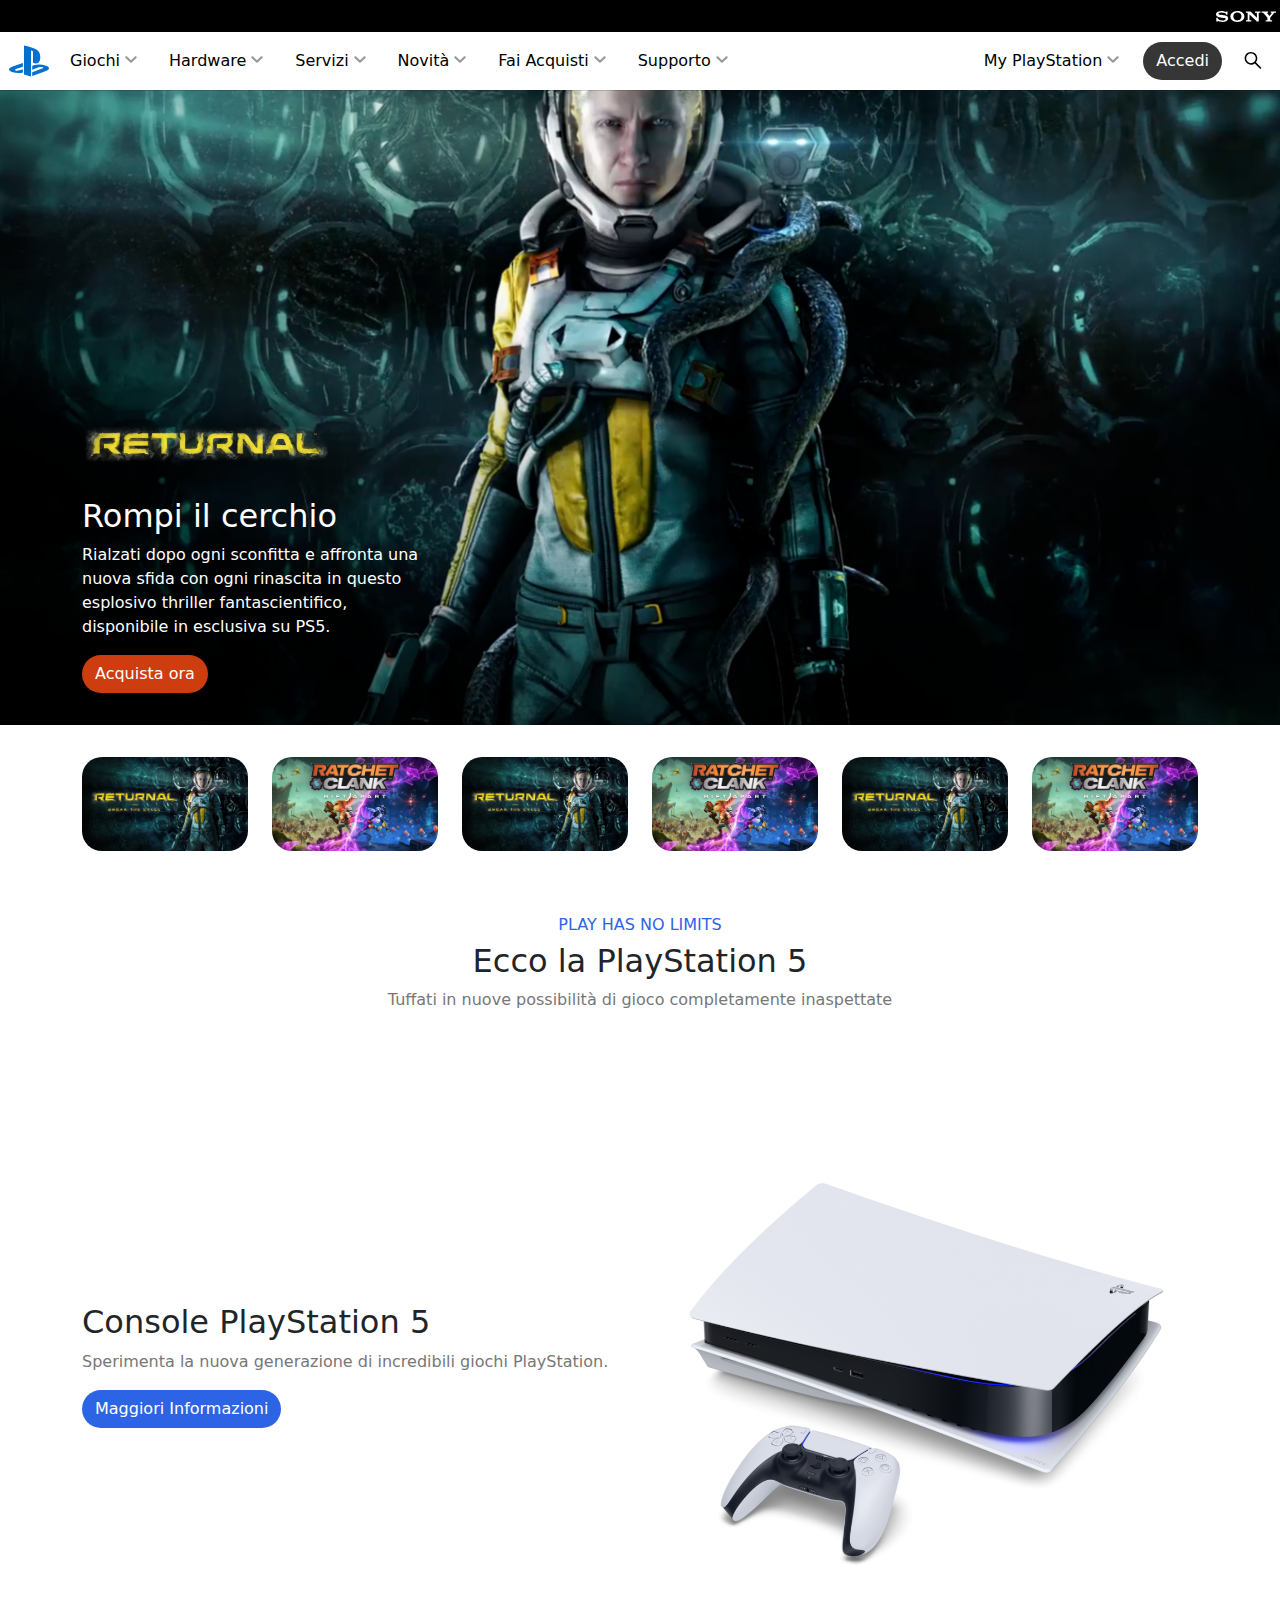
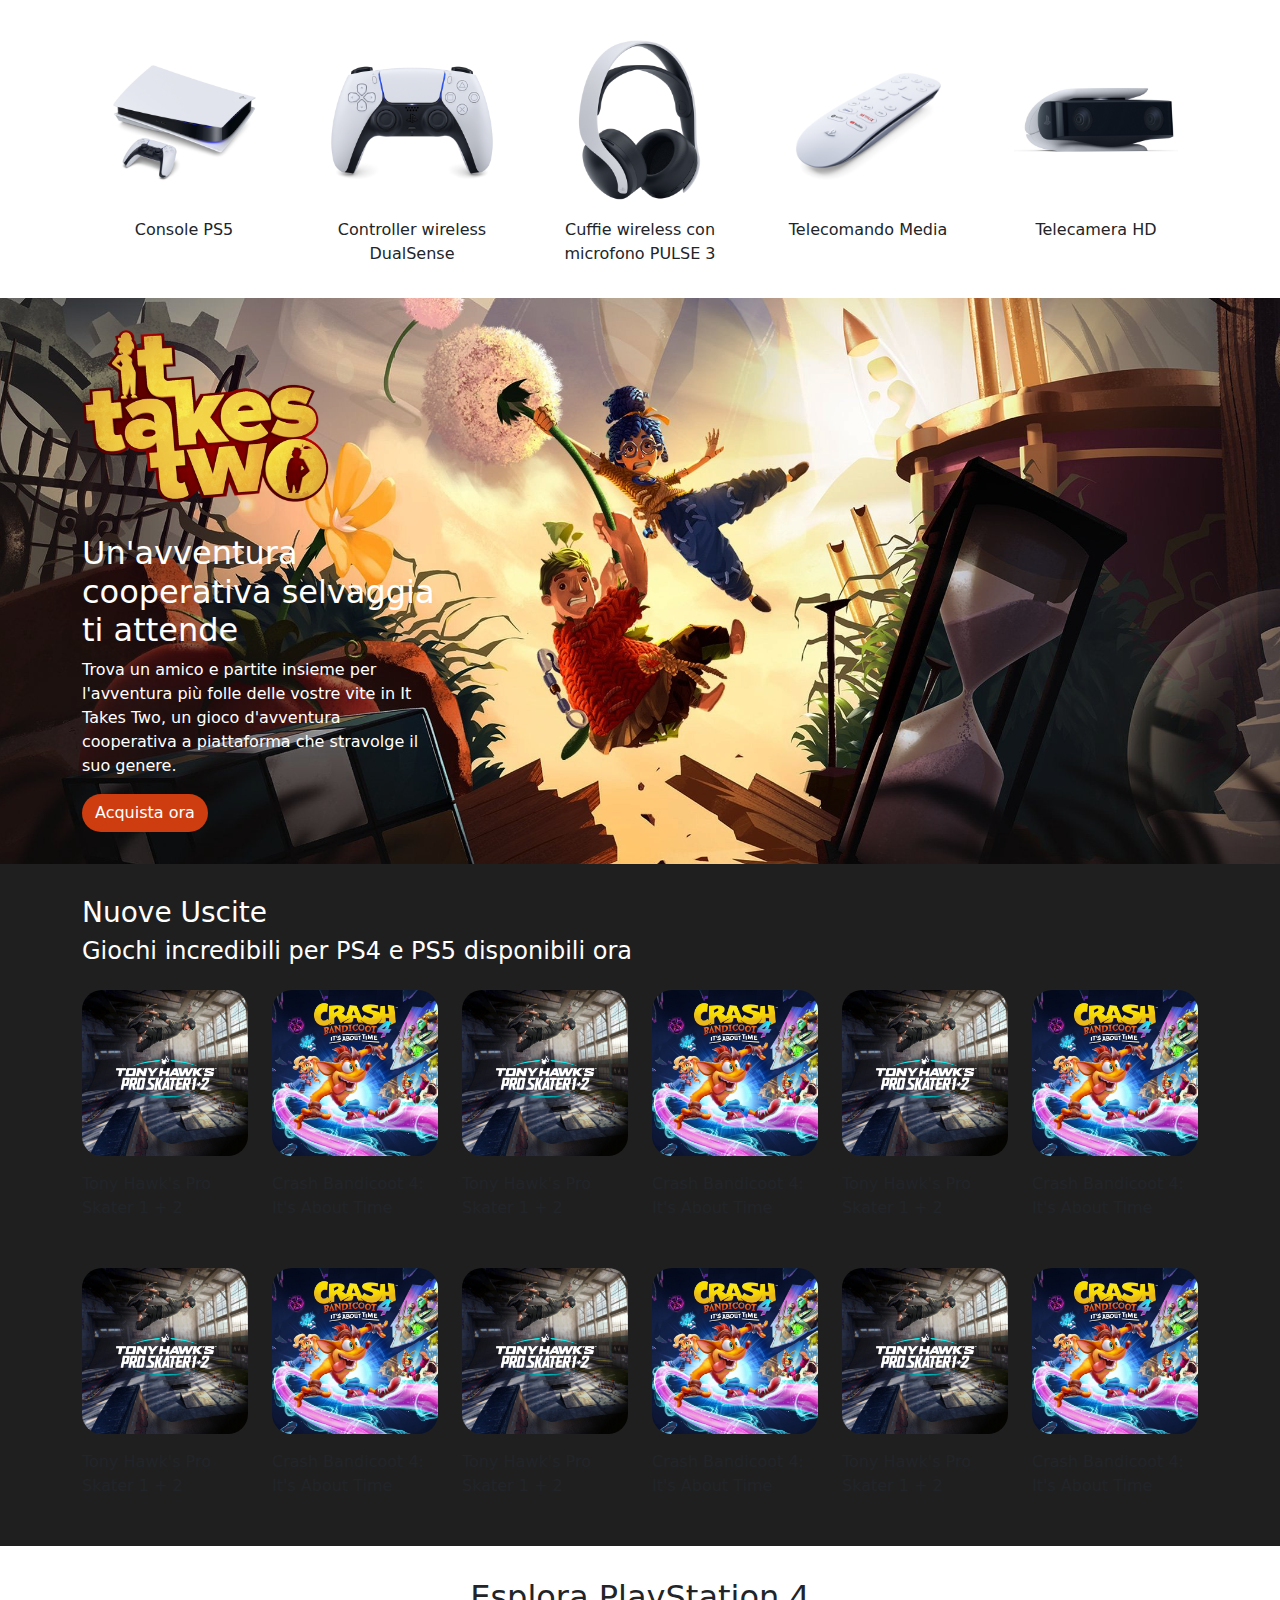
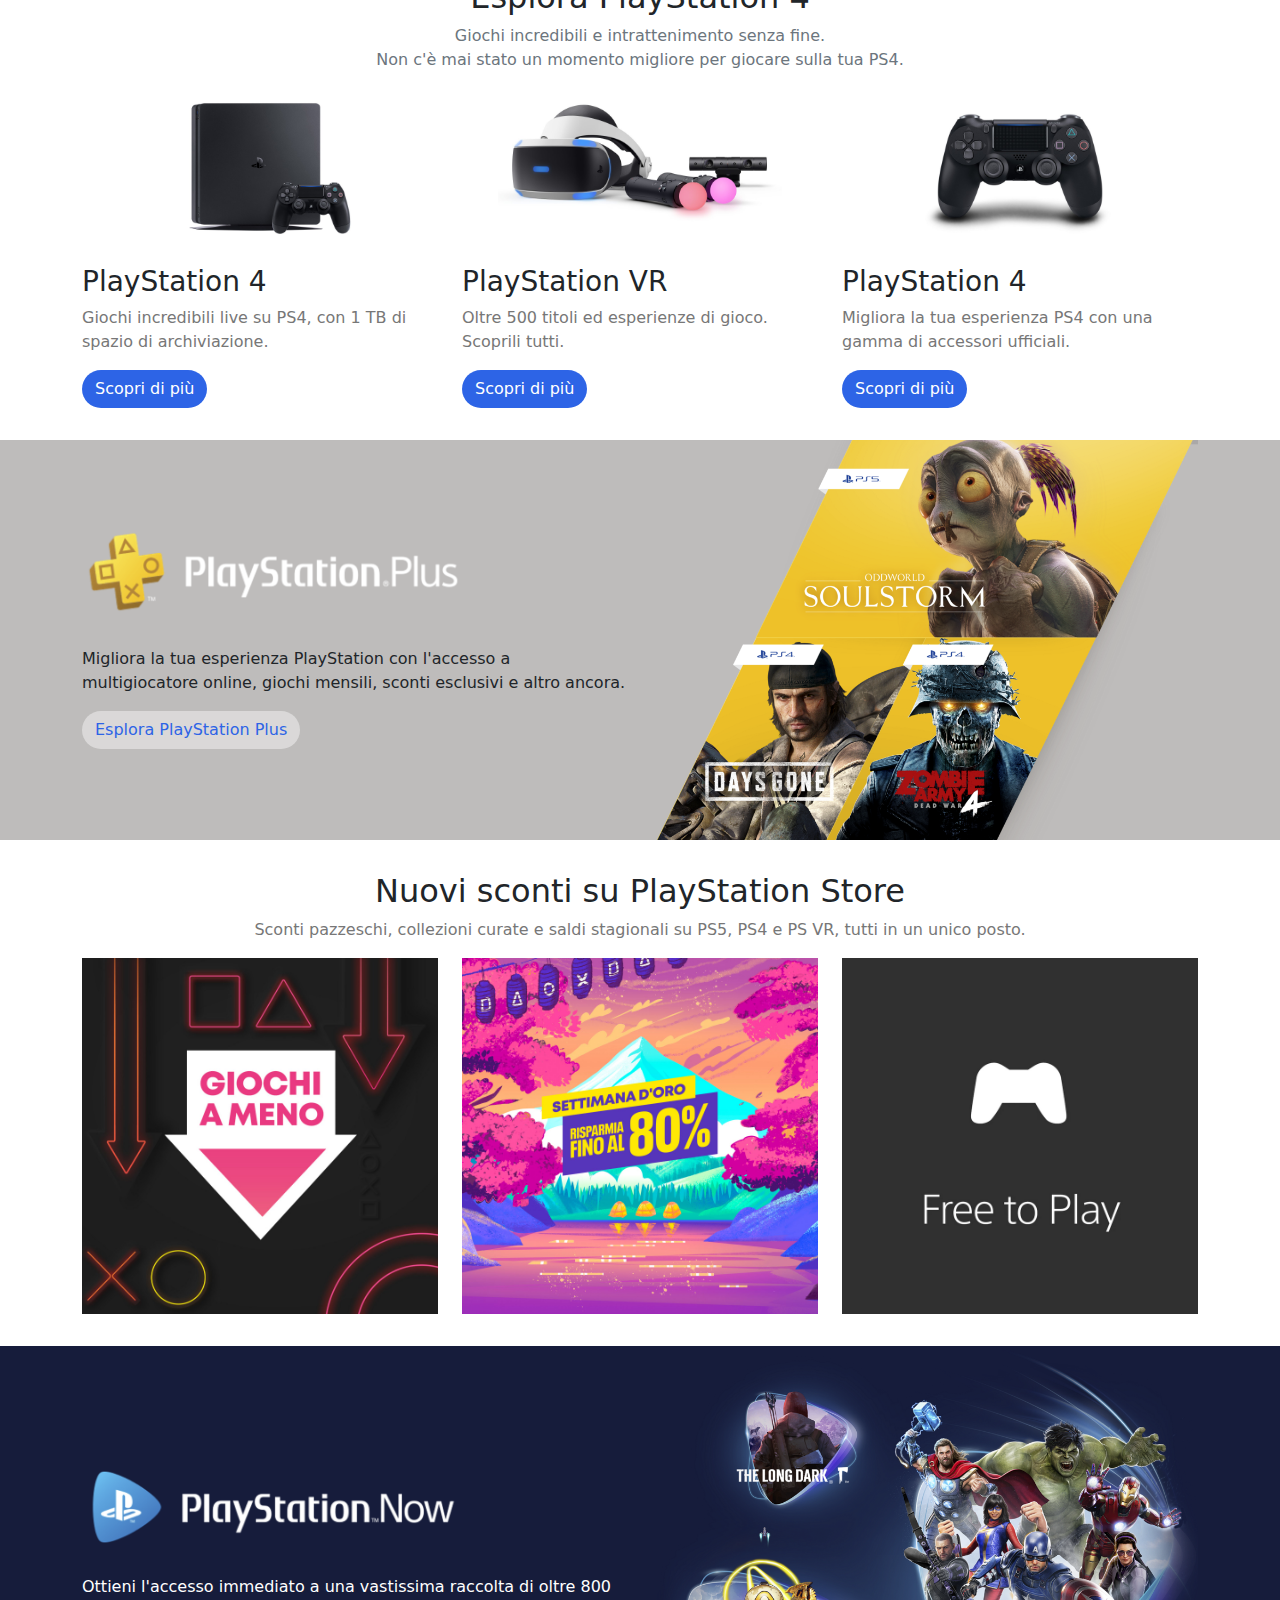
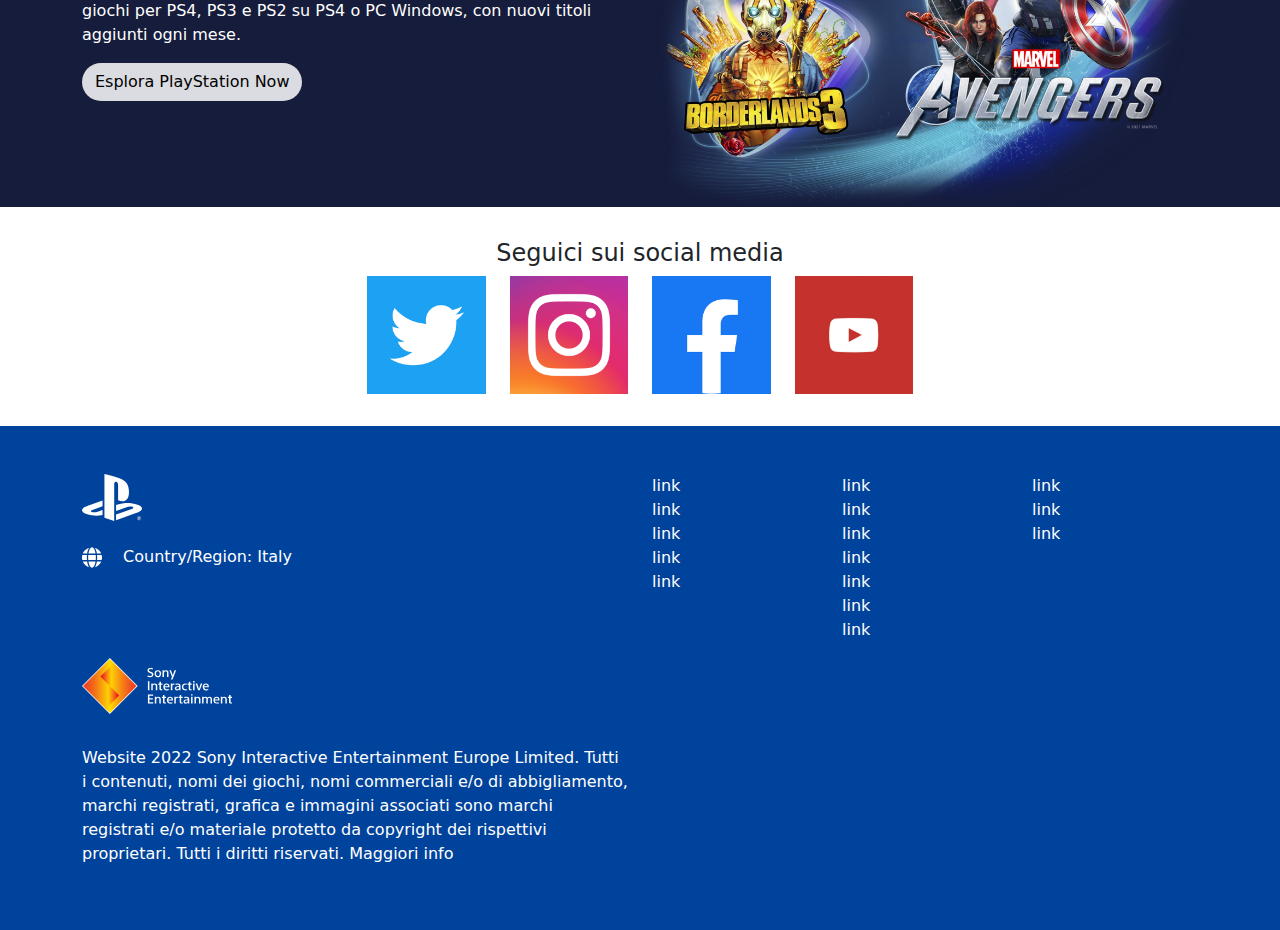
==== commit 67d883db: "added toggle svgs to navbar" ====
--- a/index.html
+++ b/index.html
@@ -58,11 +58,11 @@
 
                     <!-- menu dx myplay|accedi|search-->
                     <div class="menu_right">
-                        <ul class="nav">
+                        <ul class="nav gap-2">
                             <li class="nav-item">
                                 <a href="#" class="nav-link">My PlayStation</a>
                             </li>
-                            <li class="nav-item">
+                            <li class="nav-item align-self-center">
                                 <button class="btn btn_secondary_dark">Accedi</button>
                             </li>
                             <li class="nav-item">
--- a/css/style.css
+++ b/css/style.css
@@ -50,12 +50,28 @@
 }
 
 /* Proprietà header */
+.container-fluid{
+    --bs-gutter-x: .5rem;
+}
+
 .nav_black{
     background-color: var(--color_primary);
 }
 
 .nav_black .img_container{
-    max-width: 50px;
+    max-width: 60px;
+}
+
+.menu_container a{
+    color: var(--color_primary);
+}
+
+.menu_container a::after{
+    content: url('../img/chevron-down-solid.svg');
+    display: inline-block;
+    width: 12px;
+    margin-left: 5px;
+    vertical-align: middle;
 }
 
 .nav_black .img_container,
@@ -132,6 +148,11 @@
     padding: 3rem 0;
 }
 
+footer a{
+    text-decoration: none;
+    color: var(--color_white);
+}
+
 .img_container_icon{
     width: 20px;
     margin-right: 1rem;
--- a/css/style-media.css
+++ b/css/style-media.css
@@ -5,9 +5,7 @@
 
 /* Medium devices (tablets, 768px and up) */
 @media screen and (min-width: 768px) {
-    .nav_black .img_container{
-        max-width: 60px;
-    }
+
 }
 
 /* Large devices (desktops, 992px and up) */
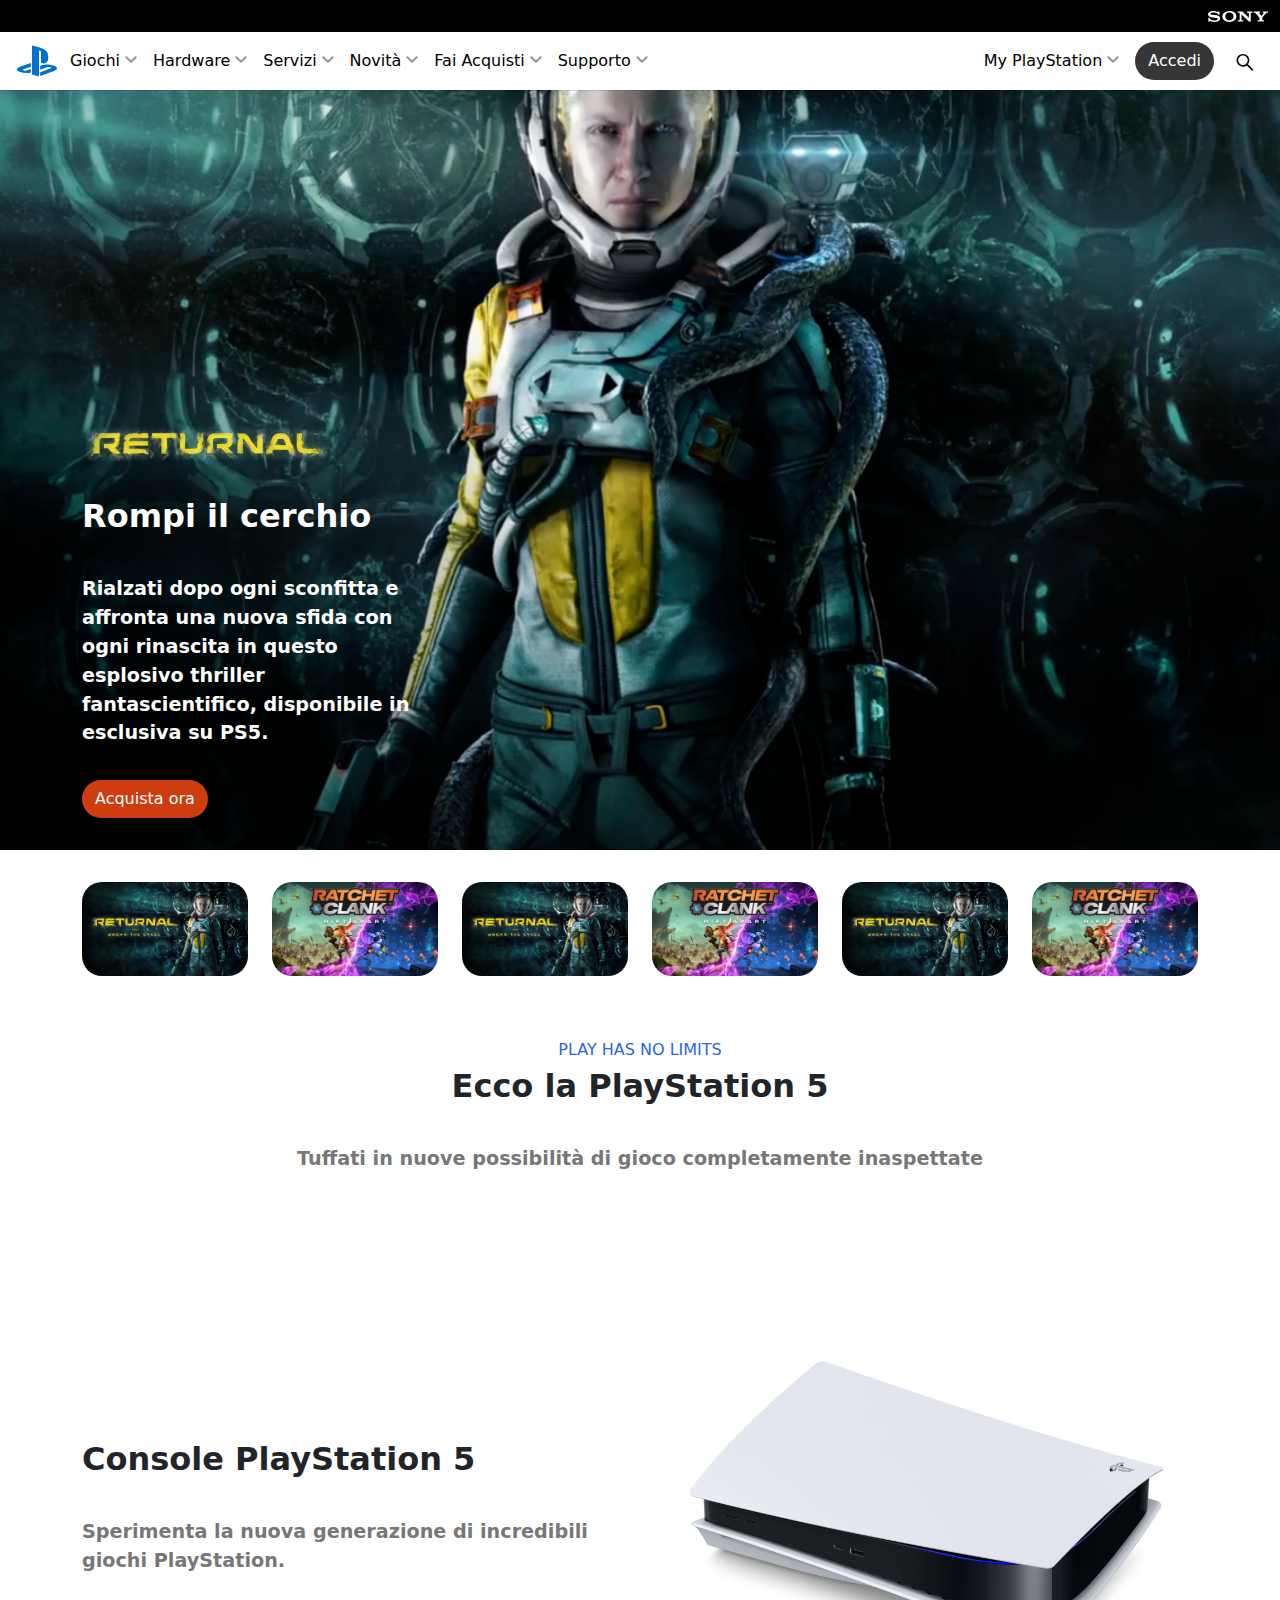
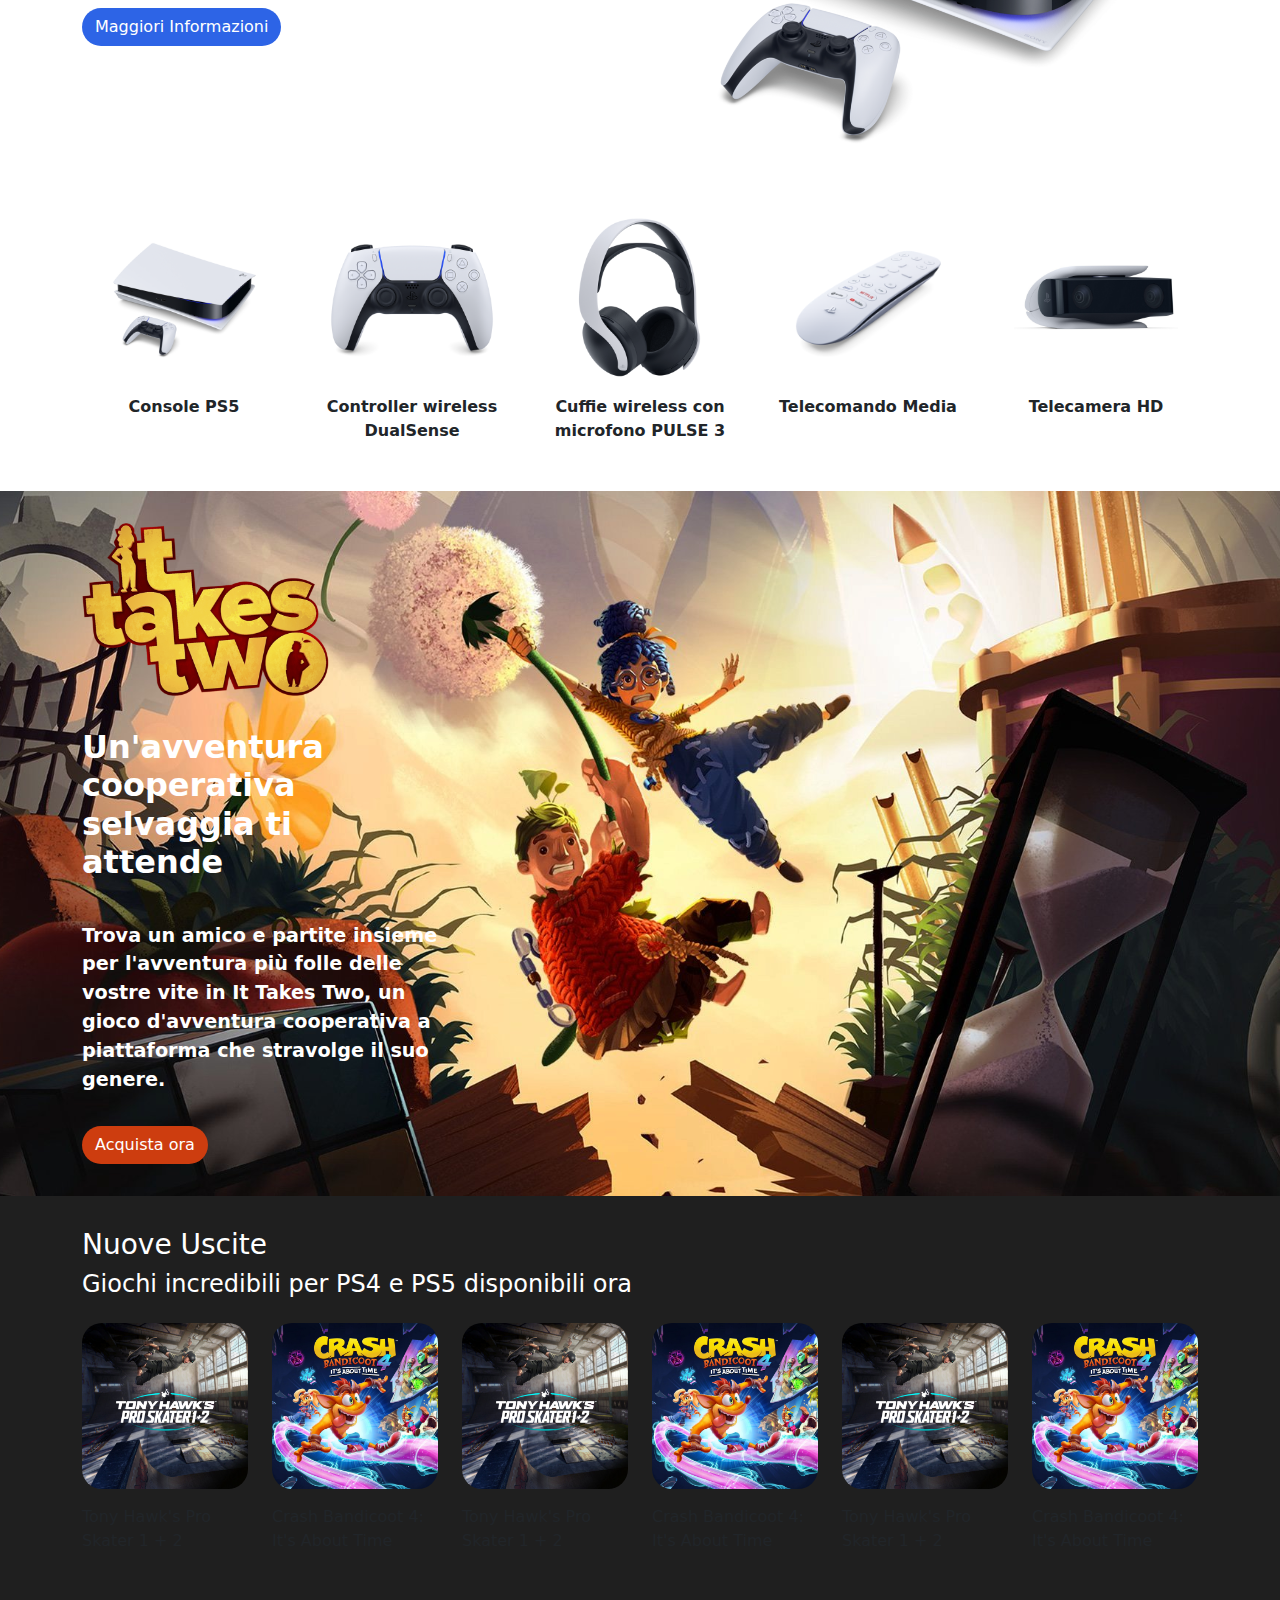
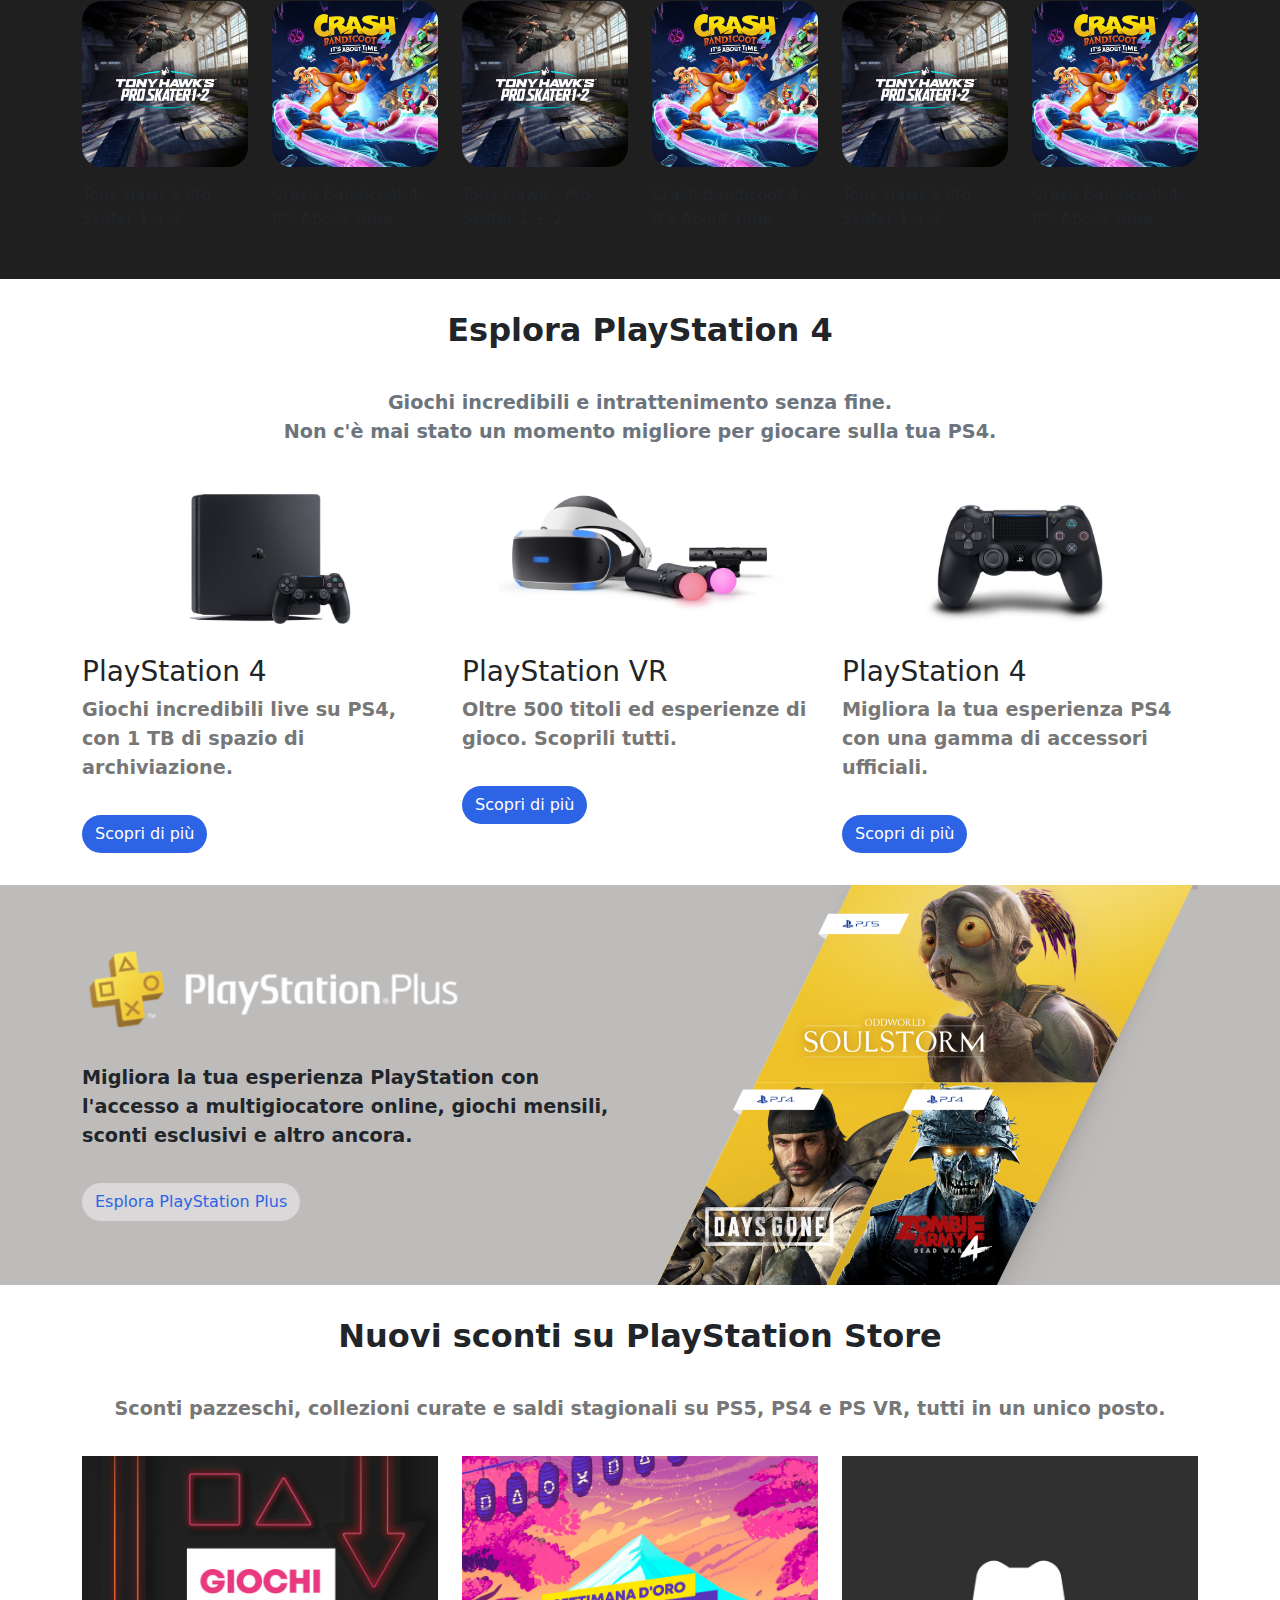
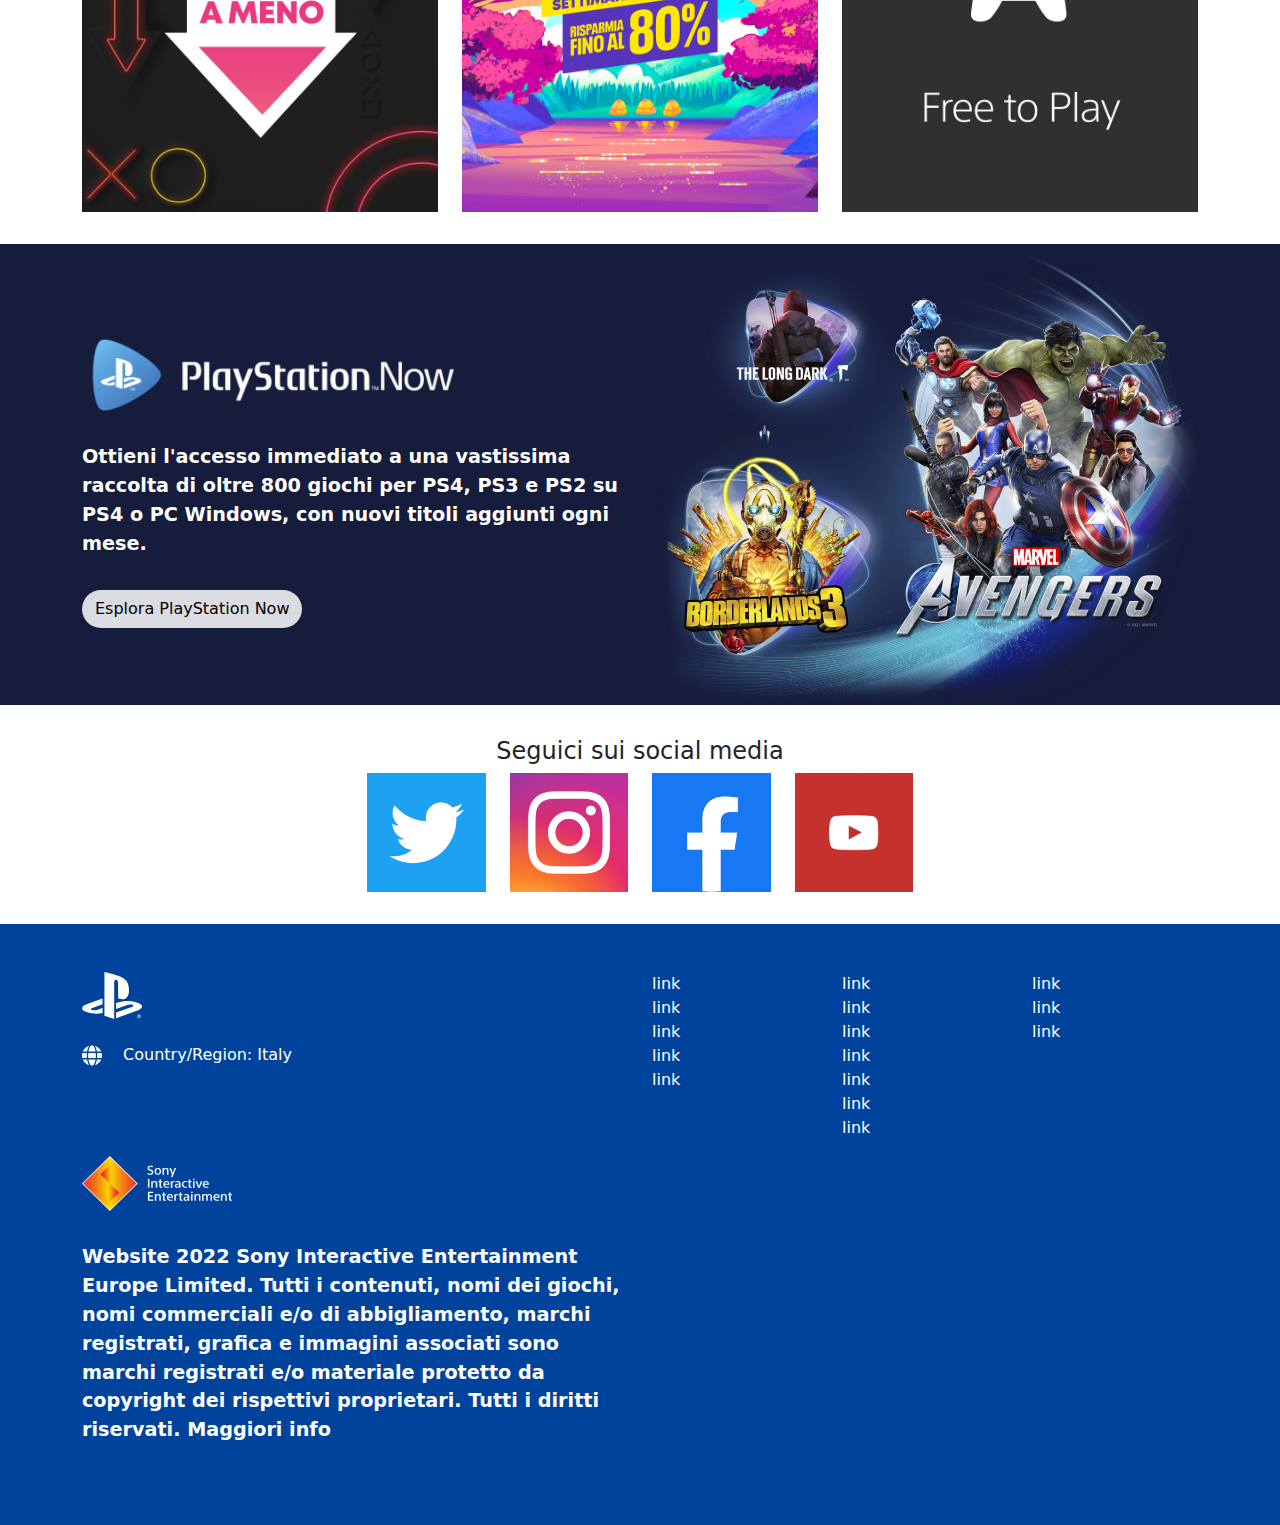
==== commit 33ca090e: "added spacing + font sizes" ====
--- a/index.html
+++ b/index.html
@@ -58,11 +58,11 @@
 
                     <!-- menu dx myplay|accedi|search-->
                     <div class="menu_right">
-                        <ul class="nav gap-2">
+                        <ul class="nav gap-2 align-items-center">
                             <li class="nav-item">
                                 <a href="#" class="nav-link">My PlayStation</a>
                             </li>
-                            <li class="nav-item align-self-center">
+                            <li class="nav-item">
                                 <button class="btn btn_secondary_dark">Accedi</button>
                             </li>
                             <li class="nav-item">
@@ -76,7 +76,11 @@
                 </div>
 
                 <!-- hamburger menu -->
-                <div class="hamburger_menu d-lg-none">ham</div>
+                <div class="hamburger_menu d-lg-none align-self-center">
+                    <button class="btn">
+                        <svg xmlns="http://www.w3.org/2000/svg" viewBox="0 0 448 512"><path d="M0 96C0 78.3 14.3 64 32 64H416c17.7 0 32 14.3 32 32s-14.3 32-32 32H32C14.3 128 0 113.7 0 96zM0 256c0-17.7 14.3-32 32-32H416c17.7 0 32 14.3 32 32s-14.3 32-32 32H32c-17.7 0-32-14.3-32-32zM448 416c0 17.7-14.3 32-32 32H32c-17.7 0-32-14.3-32-32s14.3-32 32-32H416c17.7 0 32 14.3 32 32z"/></svg>
+                    </button>
+                </div>
 
             </div>
         </nav>
@@ -160,7 +164,7 @@
         </section>
 
         <!-- 3/b sezione - playstation 5 | testo sezione | anteprima play | 5card prodotti -->
-        <section>
+        <section id="play5_products">
             <div class="container">
 
                 <!-- anteprima play 2colonne da md -->
--- a/css/style.css
+++ b/css/style.css
@@ -41,6 +41,19 @@
 }
 
 /* Formattazione testo */
+h2, p{
+    font-weight: 600;
+}
+
+h2{
+    padding-bottom: 2rem;
+}
+
+p{
+    padding-bottom: 1rem;
+    font-size: larger;
+}
+
 .text_accent{
     color: var(--color_accent_cool);
 }
@@ -50,8 +63,8 @@
 }
 
 /* Proprietà header */
-.container-fluid{
-    --bs-gutter-x: .5rem;
+.nav{
+    --bs-nav-link-padding-x: .5rem;
 }
 
 .nav_black{
@@ -84,9 +97,18 @@
     width: 20px;
 }
 
+.hamburger_menu svg{
+    width: 20px;
+    fill: var(--color_secondary_dark)
+}
+
 /* Proprietà main */
 section{
     padding: 2rem 0;
+}
+
+#play5_products .card p{
+    display: none;
 }
 
 .img_container_fluid{
--- a/css/style-media.css
+++ b/css/style-media.css
@@ -5,7 +5,10 @@
 
 /* Medium devices (tablets, 768px and up) */
 @media screen and (min-width: 768px) {
-
+    #play5_products .card p{
+        display: block;
+        font-size: initial;
+    }
 }
 
 /* Large devices (desktops, 992px and up) */
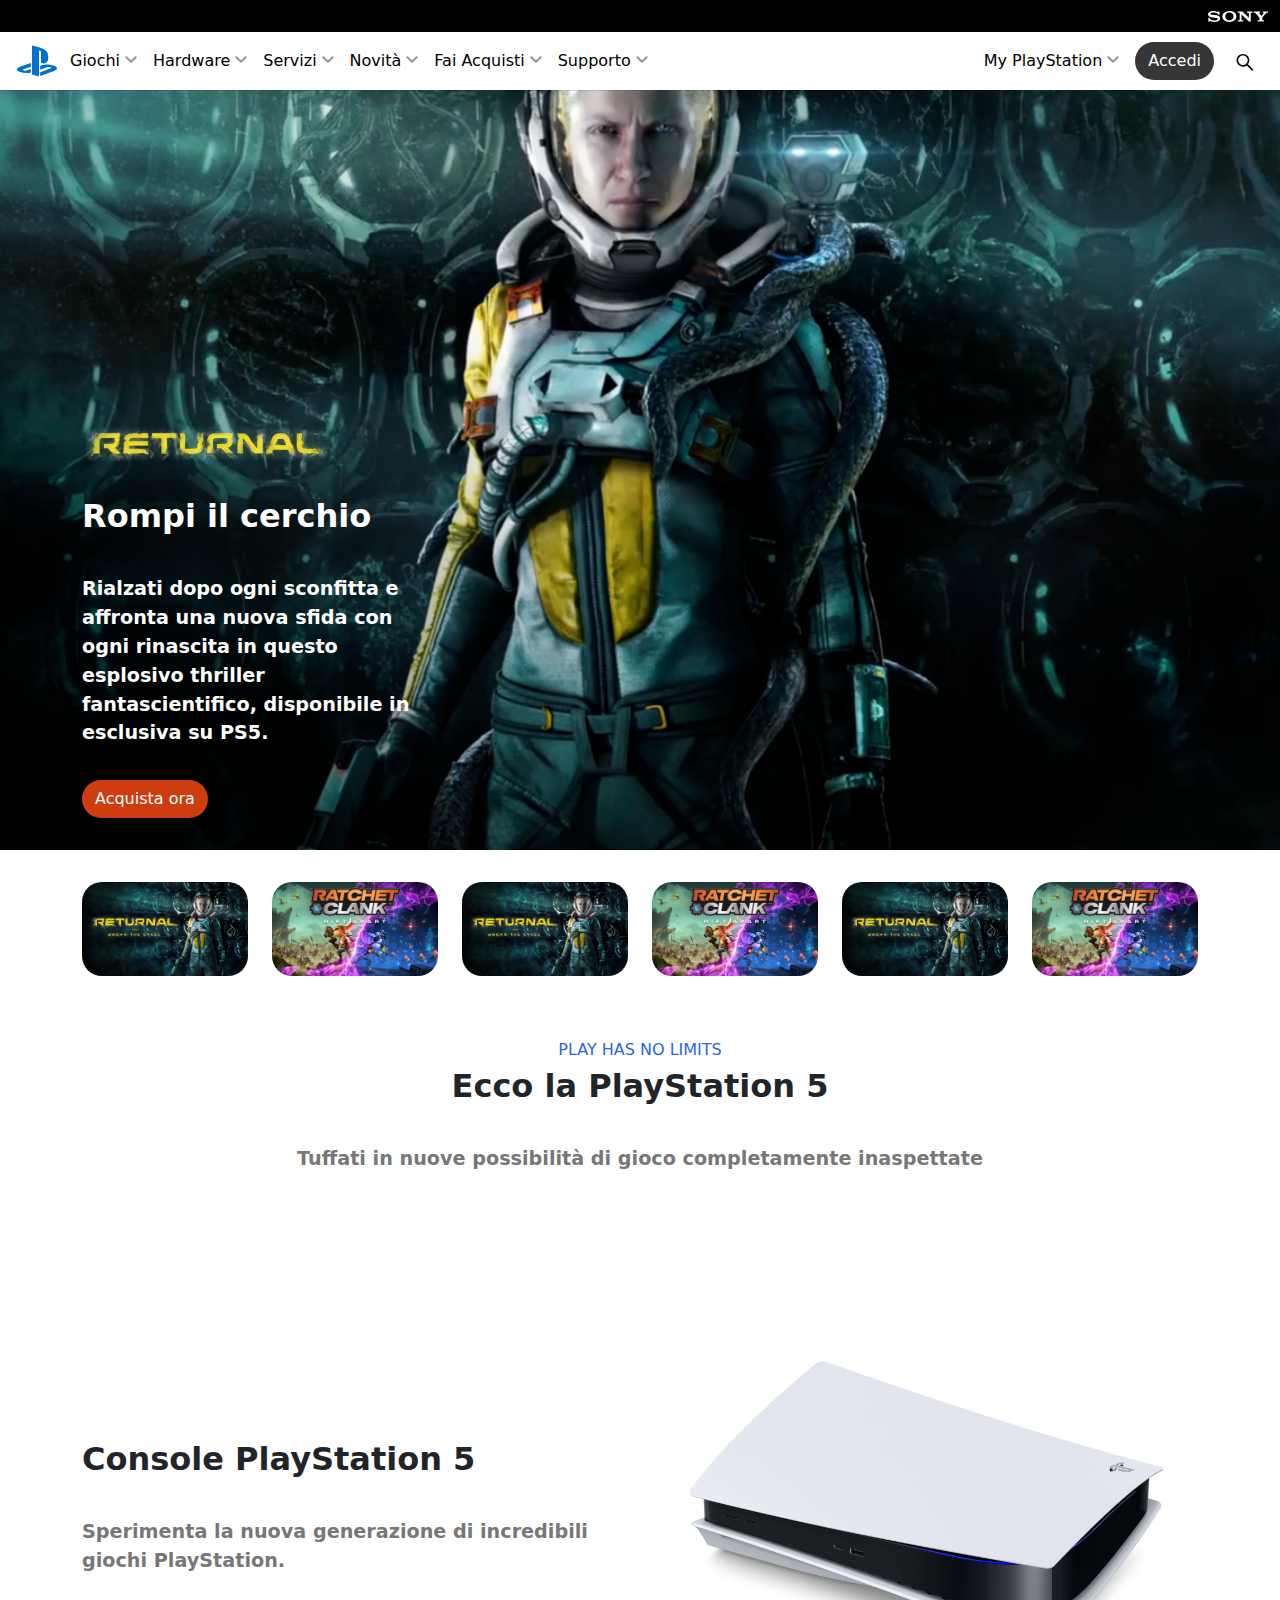
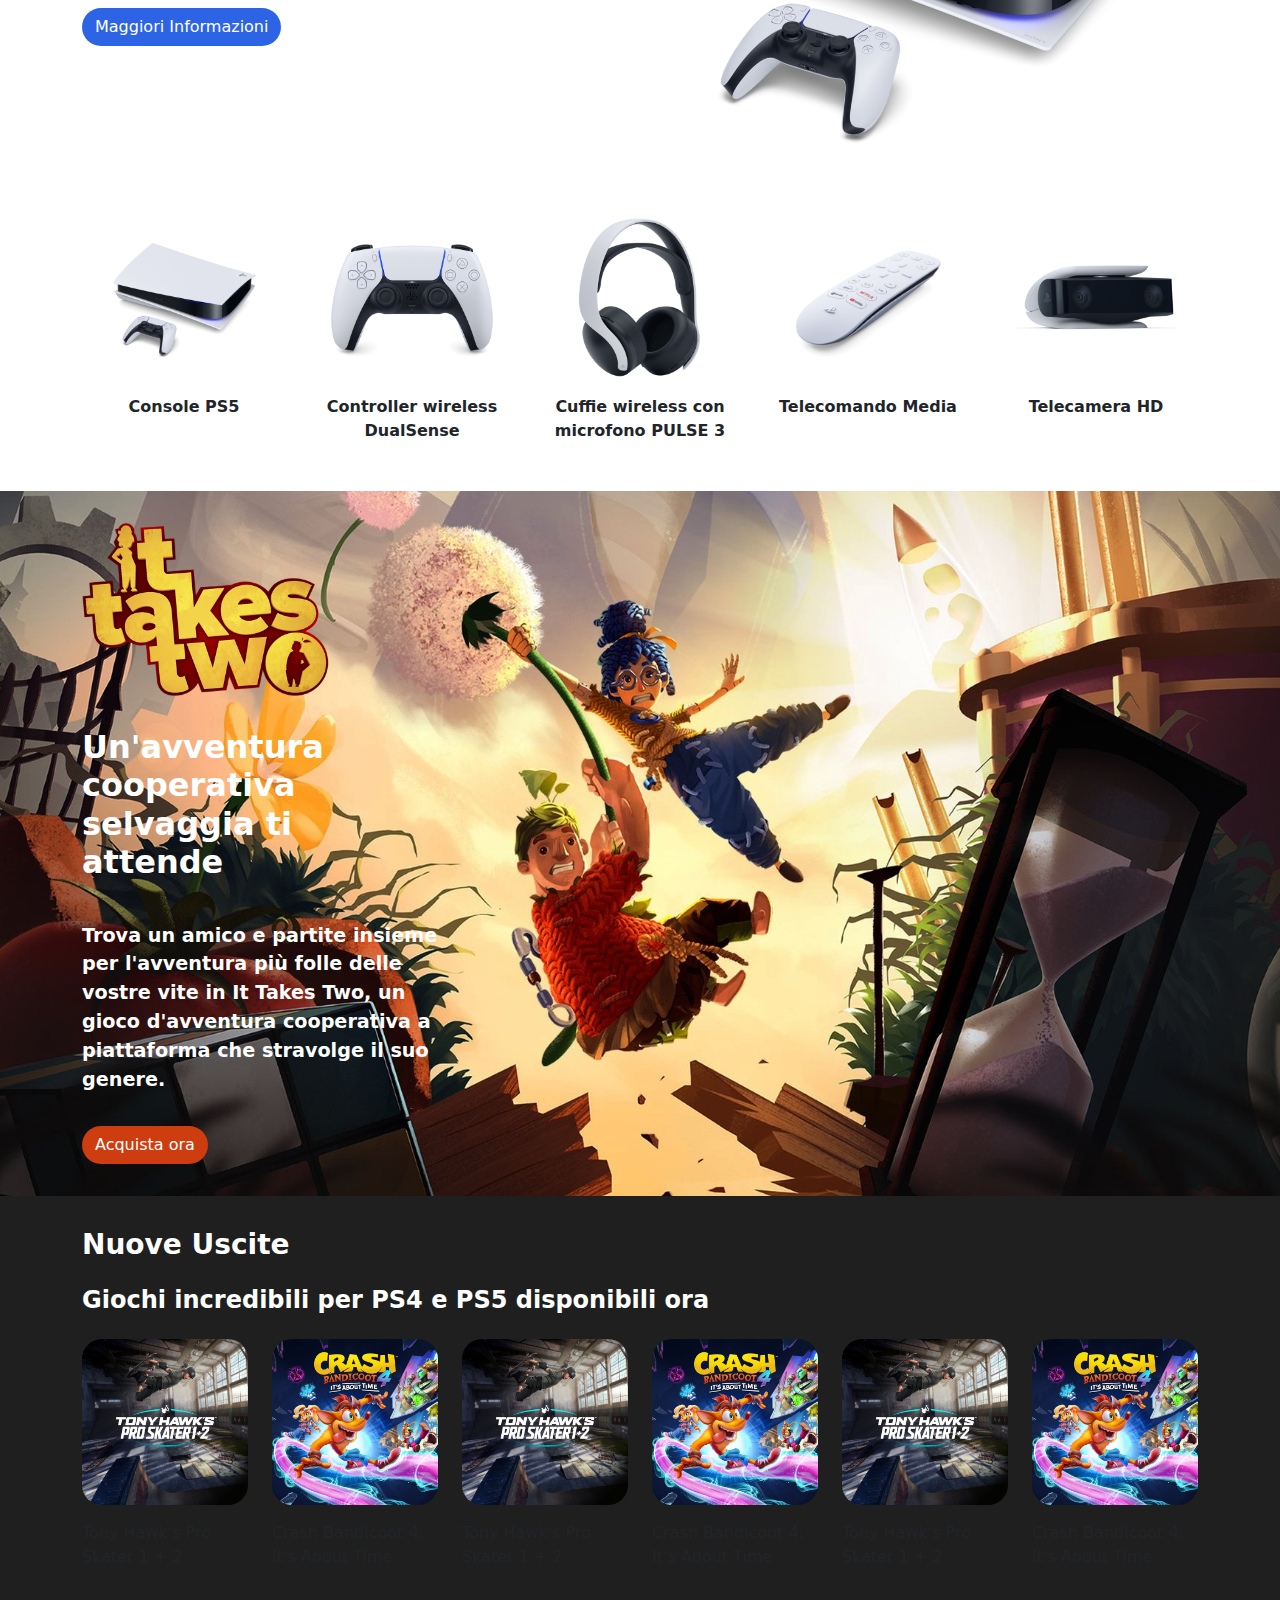
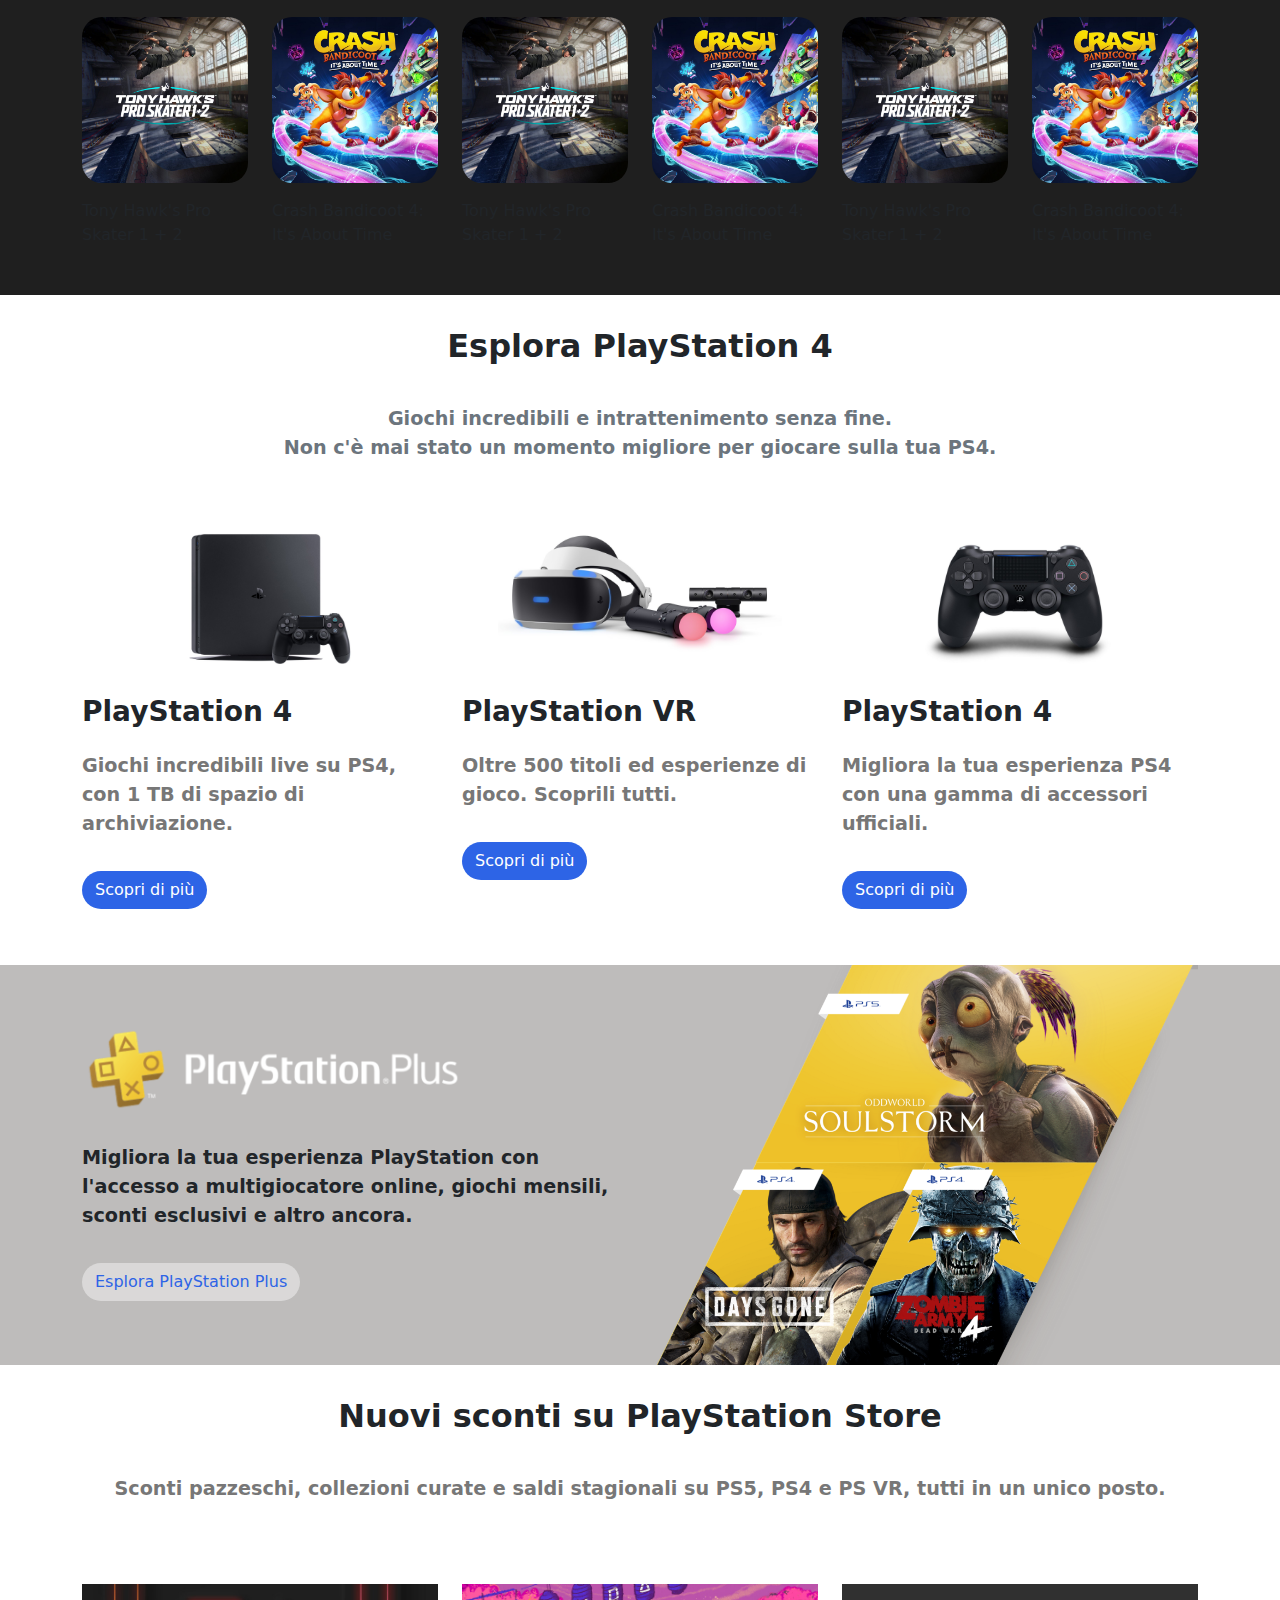
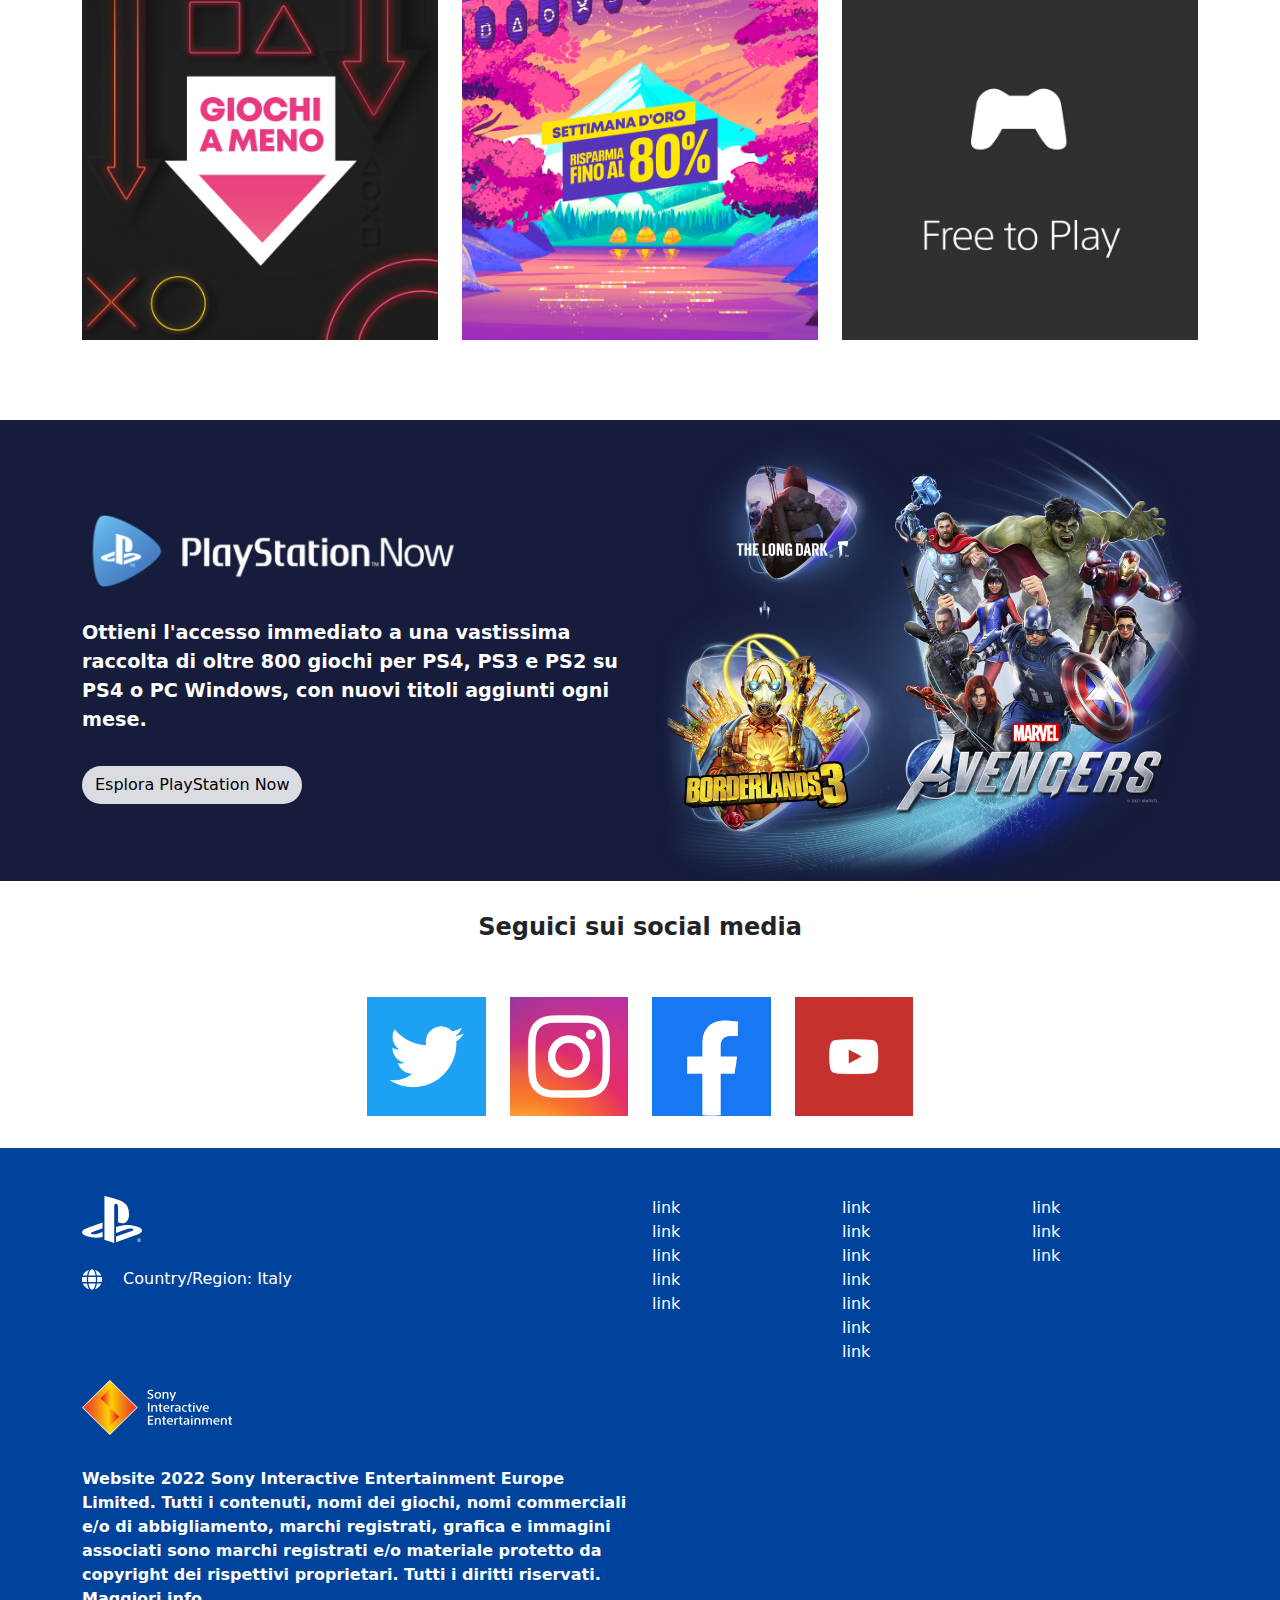
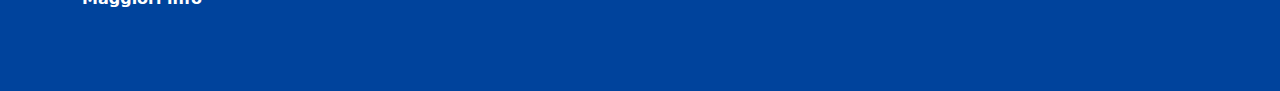
==== commit 1f74246e: "adjustments to banner imgs + font size + spacing" ====
--- a/index.html
+++ b/index.html
@@ -393,7 +393,7 @@
                     <p class="text-secondary">Giochi incredibili e intrattenimento senza fine.<br>Non c'è mai stato un momento migliore per giocare sulla tua PS4.</p>
                 </div>
                 <div class="row gy-3">
-                    <div class="col-md-4">
+                    <div class="col-md-4 py-4">
                         <div class="card">
                             <img src="img/ps4-slim-homepage-image-block.jpg" class="card-img-top img-fluid" alt="playstation 4">
                             <div class="card-body">
@@ -403,7 +403,7 @@
                             </div>
                         </div>
                     </div>
-                    <div class="col-md-4">
+                    <div class="col-md-4 py-4">
                         <div class="card">
                             <img src="img/double11-202010-tw-psvr.jpg" class="card-img-top img-fluid" alt="playstation vr">
                             <div class="card-body">
@@ -413,7 +413,7 @@
                             </div>
                         </div>
                     </div>
-                    <div class="col-md-4">
+                    <div class="col-md-4 py-4">
                         <div class="card">
                             <img src="img/dualshock-4-listing-thumb.jpg" class="card-img-top img-fluid" alt="playstation 4 dualshock">
                             <div class="card-body">
@@ -433,7 +433,7 @@
             <div class="container">
                 <div class="row">
                     <div class="col-md-6 align-self-center">
-                        <div class="section_text py-4">
+                        <div class="section_text py-5 py-md-3">
                             <div class="img_container_fluid">
                                 <img src="img/ps-plus-logo.png" alt="playstation plus logo" class="img-fluid">
                             </div>
@@ -442,8 +442,8 @@
                         </div>
                     </div>
                     <div class="col-md-6 d-none d-md-block">
-                        <div class="img_container">
-                            <img src="img/ps-plus-april-monthly-games-featured-image-block.png" alt="playstation plus april monthly games" class="img-fluid">
+                        <div class="img_container h-100">
+                            <img src="img/ps-plus-april-monthly-games-featured-image-block.png" alt="playstation plus april monthly games" class="img-fluid h-100">
                         </div>
                     </div>
                 </div>
@@ -457,7 +457,7 @@
                     <h2>Nuovi sconti su PlayStation Store</h2>
                     <p class="text_secondary">Sconti pazzeschi, collezioni curate e saldi stagionali su PS5, PS4 e PS VR, tutti in un unico posto.</p>
                 </div>
-                <div class="row gy-5">
+                <div class="row gy-5 py-5">
                     <div class="col-md-4">
                         <div class="card">
                             <div class="img_container">
@@ -489,7 +489,7 @@
             <div class="container">
                 <div class="row">
                     <div class="col-md-6 align-self-center">
-                        <div class="section_text py-4">
+                        <div class="section_text py-5 py-md-3">
                             <div class="img_container_fluid">
                                 <img src="img/ps-now-logo-two-column.png" alt="playstation now logo" class="img-fluid">
                             </div>
@@ -498,8 +498,8 @@
                         </div>
                     </div>
                     <div class="col-md-6 d-none d-md-block">
-                        <div class="img_container">
-                            <img src="img/ps-now-april-featured-image-block.png" alt="playstation plus april monthly games" class="img-fluid">
+                        <div class="img_container h-100">
+                            <img src="img/ps-now-april-featured-image-block.png" alt="playstation plus april monthly games" class="img-fluid h-100">
                         </div>
                     </div>
                 </div>
@@ -510,7 +510,7 @@
         <section>
             <div class="container">
                 <div class="section_text text-center">
-                    <h4>Seguici sui social media</h4>
+                    <h4 class="pb-5">Seguici sui social media</h4>
                 </div>
                 <div class="row justify-content-center">
                     <div class="col-md-10 col-lg-6">
@@ -600,7 +600,7 @@
                     <div class="img_container_logo">
                         <img src="img/sie-logo.svg" alt="logo sony" class="img-fluid">
                     </div>
-                    <p>Website 2022 Sony Interactive Entertainment Europe Limited. Tutti i contenuti, nomi dei giochi, nomi commerciali e/o di abbigliamento, marchi registrati, grafica e immagini associati sono marchi registrati e/o materiale protetto da copyright dei rispettivi proprietari. Tutti i diritti riservati. <a href="#">Maggiori info</a></p>
+                    <p class="fs-6">Website 2022 Sony Interactive Entertainment Europe Limited. Tutti i contenuti, nomi dei giochi, nomi commerciali e/o di abbigliamento, marchi registrati, grafica e immagini associati sono marchi registrati e/o materiale protetto da copyright dei rispettivi proprietari. Tutti i diritti riservati. <a href="#">Maggiori info</a></p>
                 </div>
             </div>
         </div>
--- a/css/style.css
+++ b/css/style.css
@@ -41,12 +41,16 @@
 }
 
 /* Formattazione testo */
-h2, p{
+h2, h3, h4, p{
     font-weight: 600;
 }
 
 h2{
     padding-bottom: 2rem;
+}
+
+h3{
+    padding-bottom: 1rem;
 }
 
 p{
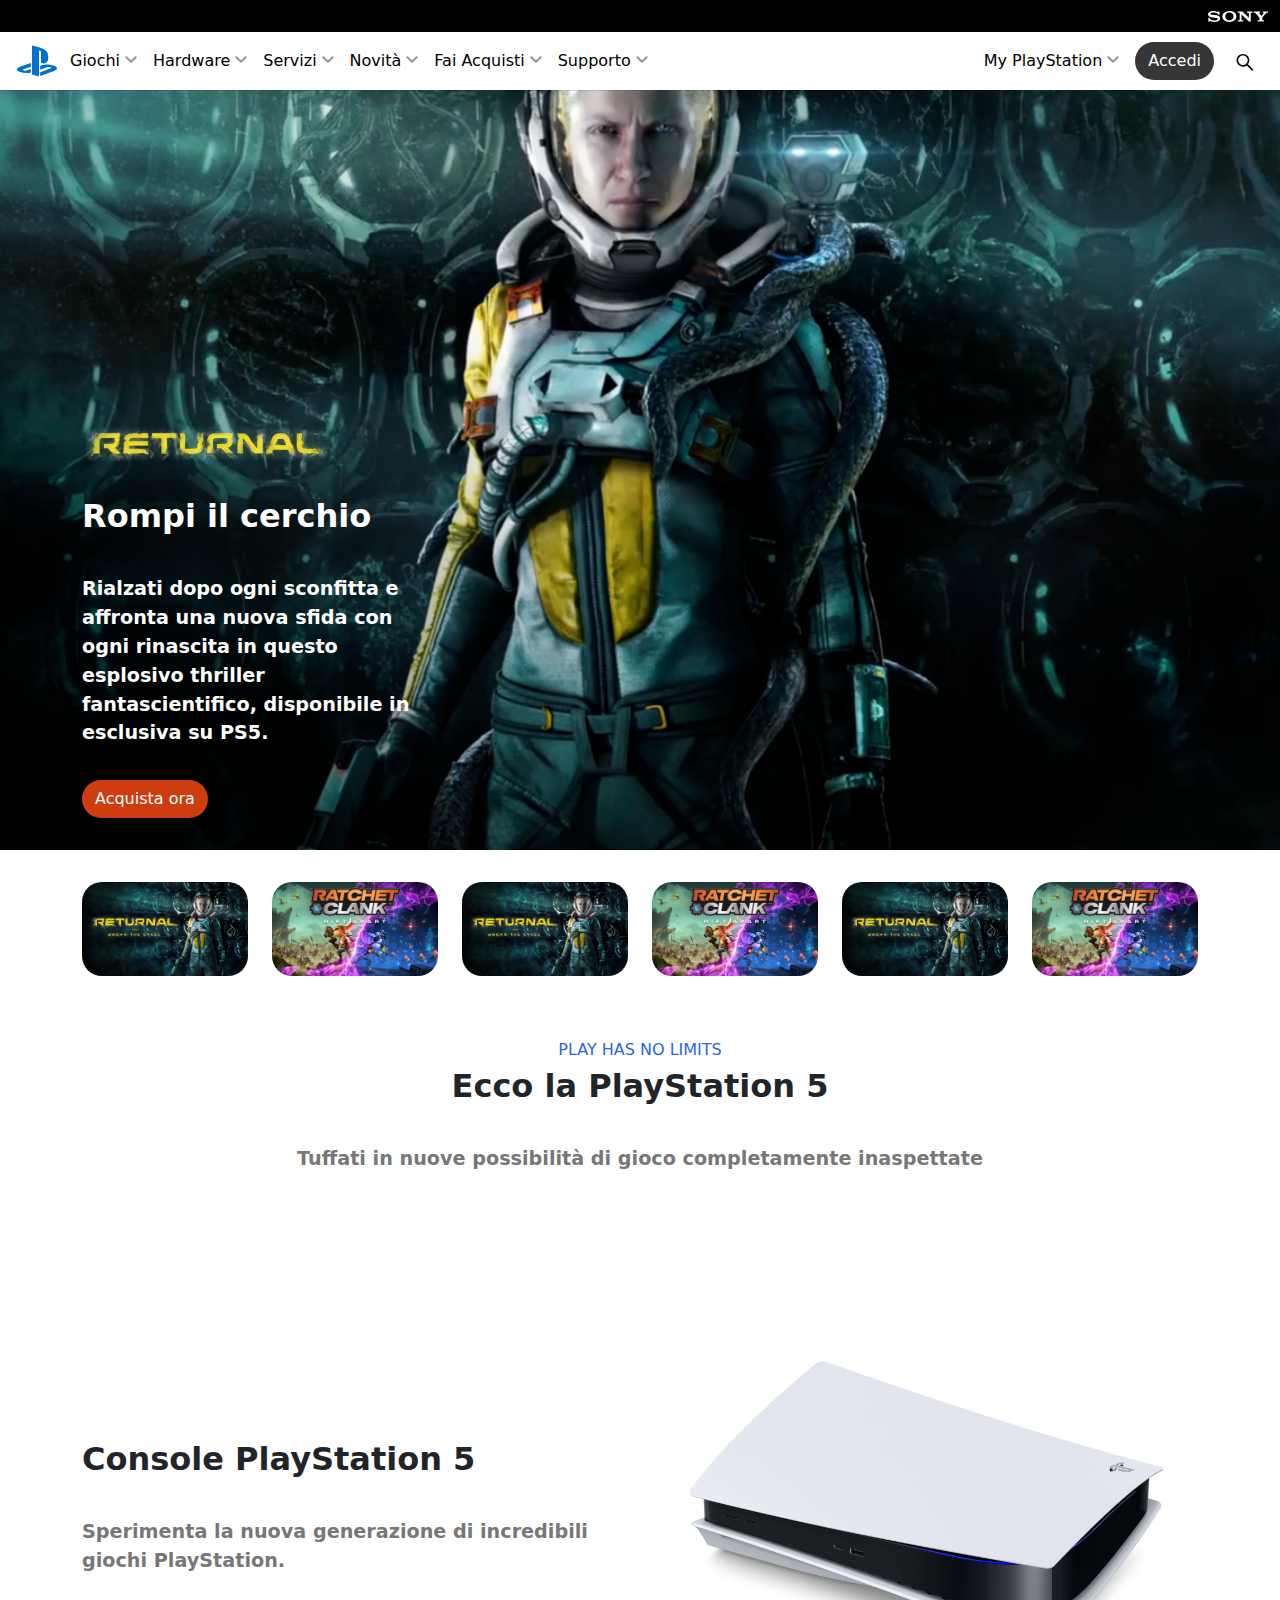
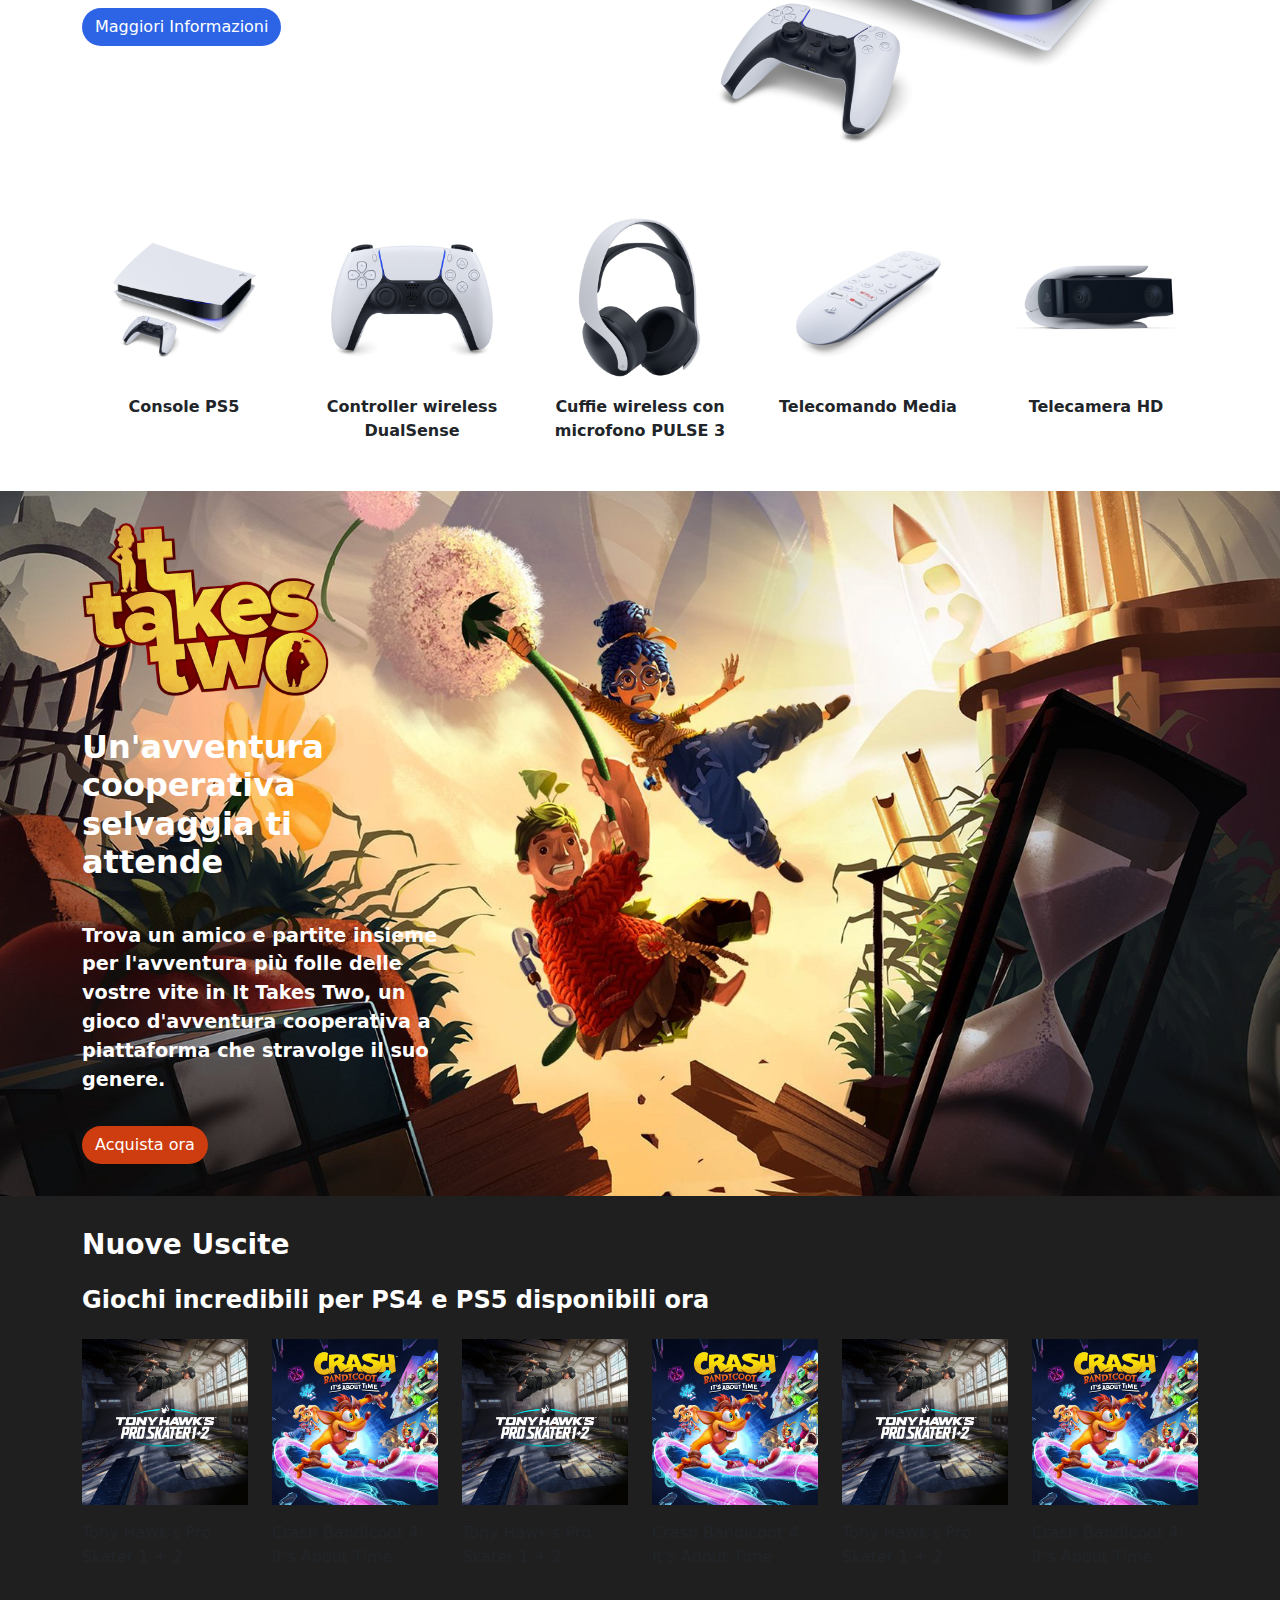
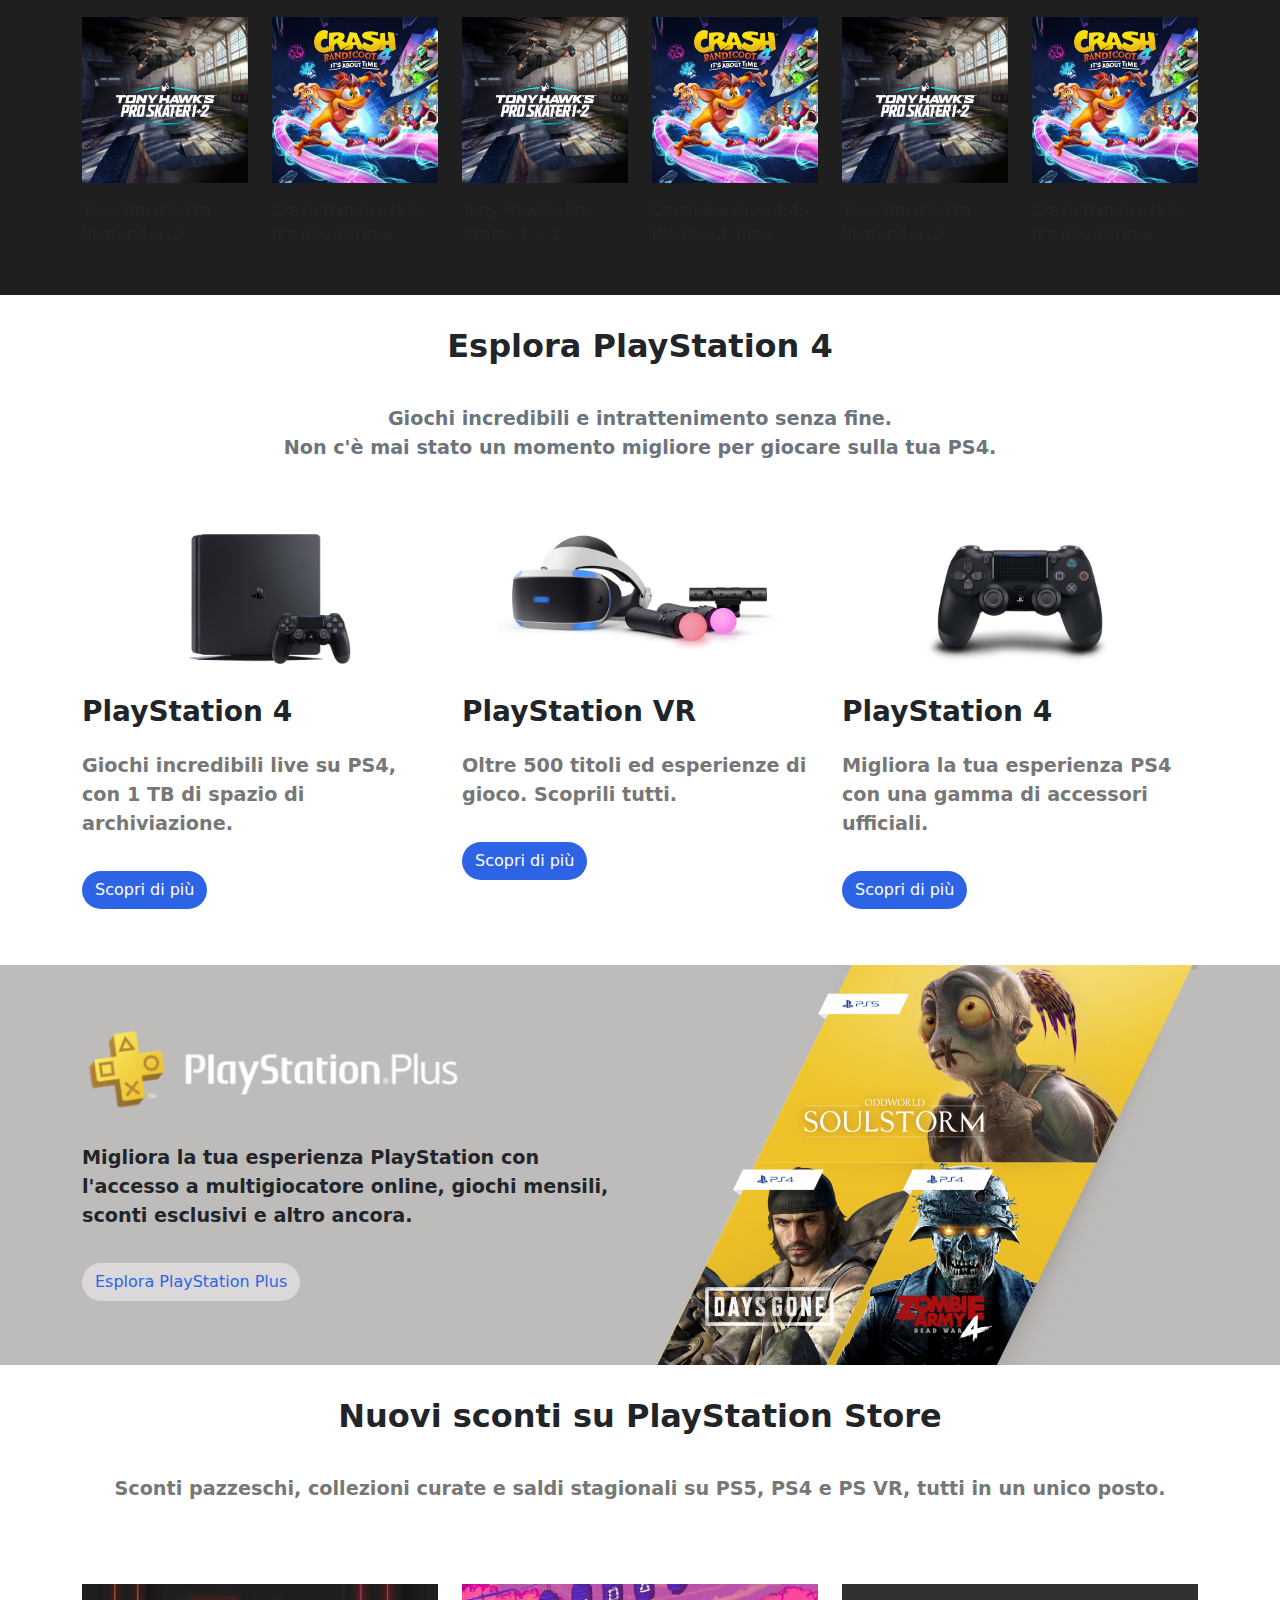
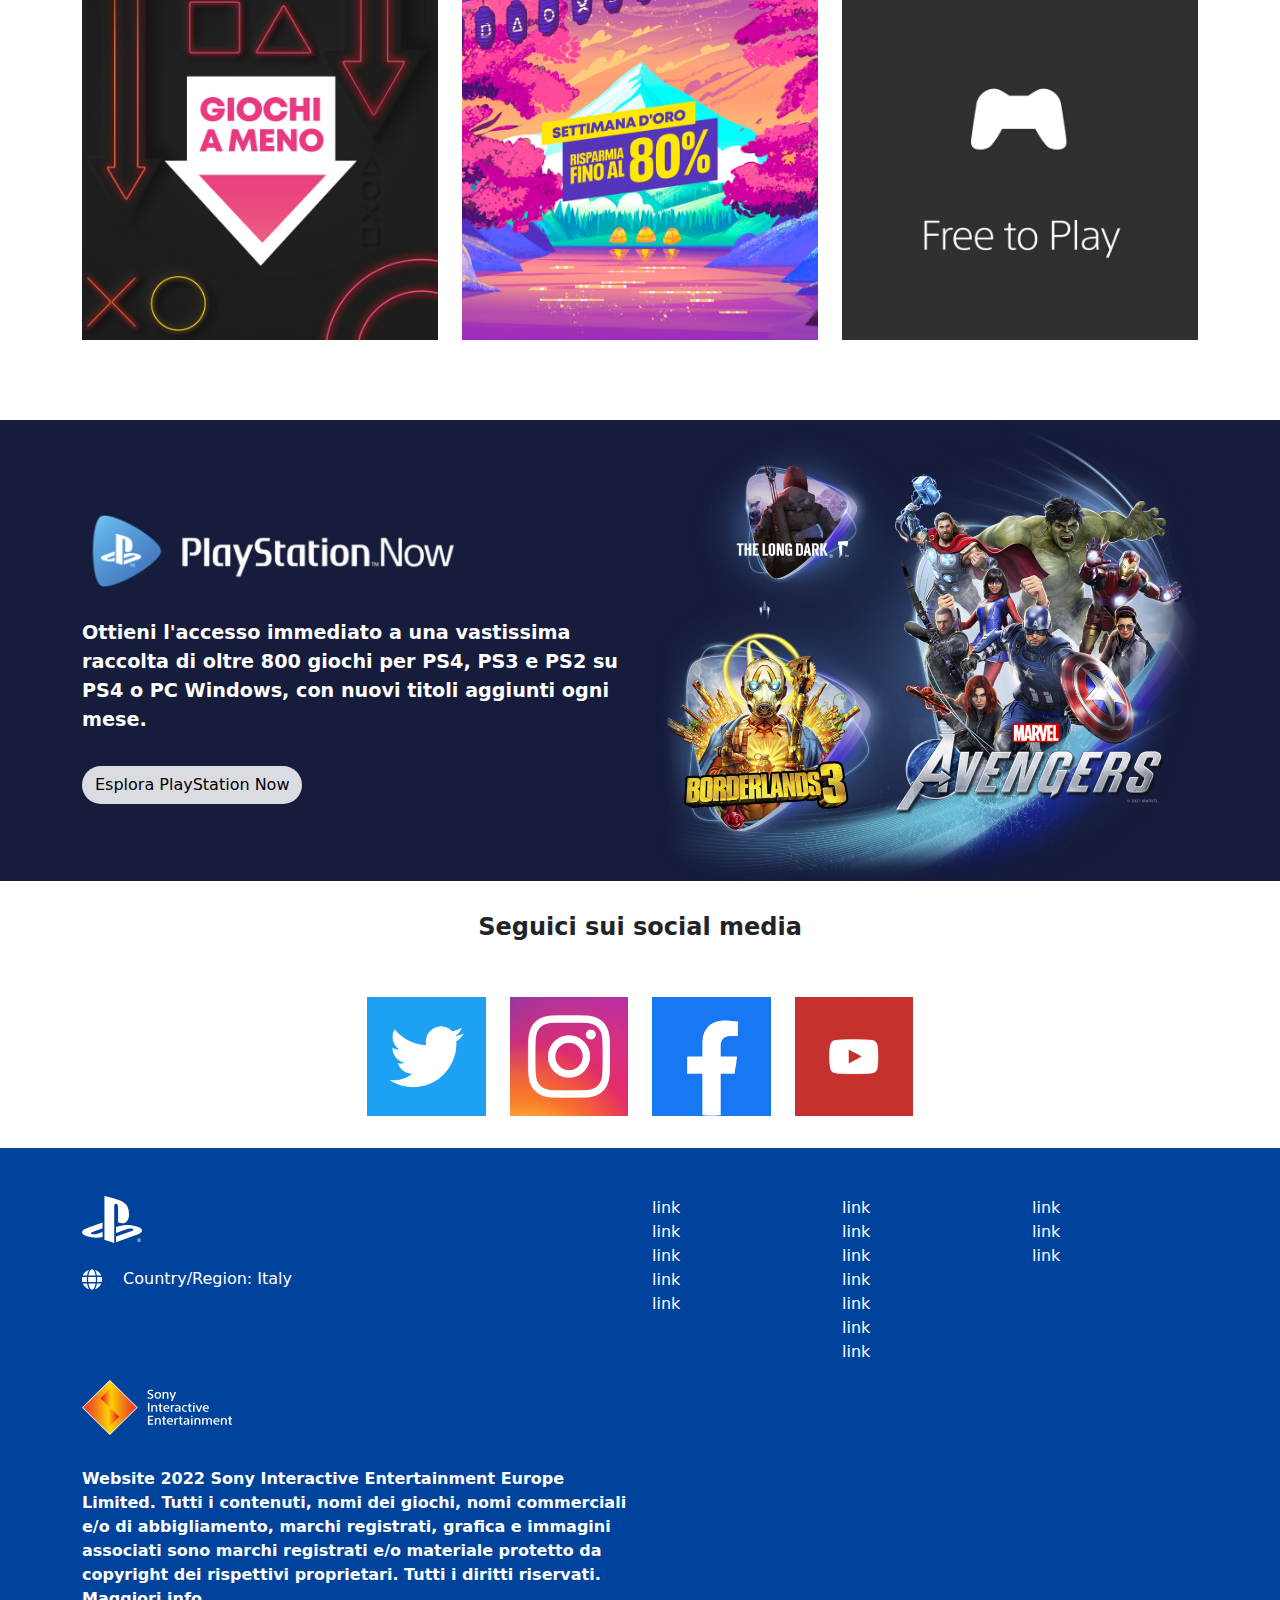
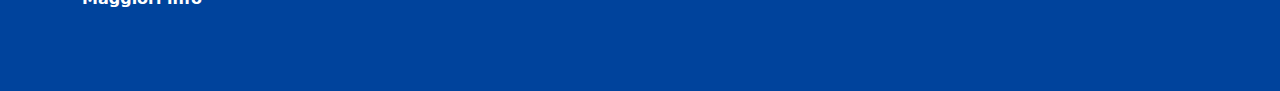
==== commit 3defb378: "added more hover effects" ====
--- a/index.html
+++ b/index.html
@@ -88,7 +88,7 @@
 
     <main>
         <!-- 1 sezione - returnal | jumbo -->
-        <section class="jumbo_1">
+        <section class="jumbo_1" id="jumbo_1">
             <div class="container">
                 <div class="row">
                     <div class="col-lg-4">
@@ -113,7 +113,7 @@
         </section>
 
         <!-- 2 sezione | sei card affiancate -->
-        <section>
+        <section id="rounded_cards">
             <div class="container">
                 <div class="row gy-3">
                     <div class="col-6 col-sm-4 col-lg-2">
@@ -153,7 +153,7 @@
         </section>
 
         <!-- 3/a sezione - playstation 5 | testo sezione centrato -->
-        <section>
+        <section id="play5">
             <div class="container">
                 <div class="section_text text-center">
                     <h6 class="text-uppercase text_accent">play has no limits</h6>
@@ -230,7 +230,7 @@
         </section>
 
         <!-- 4 sezione - it takes two | jumbo -->
-        <section class="jumbo_2">
+        <section class="jumbo_2" id="jumbo_2">
             <div class="container">
                 <div class="row">
                     <div class="col-lg-4">
@@ -254,7 +254,7 @@
         </section>
 
         <!-- 5 sezione - nuove uscite | banner -->
-        <section class="banner_1">
+        <section class="banner_1" id="new_games">
             <div class="container text-white">
                 <div class="section_text">
                     <h3>Nuove Uscite</h3>
@@ -386,7 +386,7 @@
         </section>
 
         <!-- 6 sezione - playstation 4 | testo sezione | 3colonne prodotti -->
-        <section>
+        <section id="play4">
             <div class="container">
                 <div class="section_text text-center">
                     <h2>Esplora PlayStation 4</h2>
@@ -429,7 +429,7 @@
         </section>
 
         <!-- 7 sezione - playstation plus | banner | testo sx | immagine dx -->
-        <section class="banner_2 py-0">
+        <section class="banner_2 py-0" id="play_plus">
             <div class="container">
                 <div class="row">
                     <div class="col-md-6 align-self-center">
@@ -451,7 +451,7 @@
         </section>
 
         <!-- 8 sezione - nuovi sconti | testo sezione | 3colonne - card -->
-        <section>
+        <section id="discounts">
             <div class="container">
                 <div class="section_text text-center">
                     <h2>Nuovi sconti su PlayStation Store</h2>
@@ -485,7 +485,7 @@
         </section>
 
         <!-- 9 sezione - playstation now | banner | sx testo | dx immagine -->
-        <section class="banner_3 py-0">
+        <section class="banner_3 py-0" id="play_now">
             <div class="container">
                 <div class="row">
                     <div class="col-md-6 align-self-center">
@@ -507,7 +507,7 @@
         </section>
         
         <!-- 10 sezione - social | 1 colonna centrata | 4 colonne interne -->
-        <section>
+        <section id="social">
             <div class="container">
                 <div class="section_text text-center">
                     <h4 class="pb-5">Seguici sui social media</h4>
--- a/css/style.css
+++ b/css/style.css
@@ -16,18 +16,42 @@
 [class*="btn_"]{
     color: var(--color_white);
     border-radius: 20px;
+    outline: 2px solid transparent;
+    outline-offset: -2px;
+    transition: all .2s ease-in-out;
+}
+
+[class*="btn_"]:hover{
+    outline-offset: 2px;
 }
 
 .btn_secondary_dark{
     background-color: var(--color_secondary_dark);
 }
 
+.btn_secondary_dark:hover{
+    background-color:#292626;
+    color: var(--color_white);
+    outline: 2px solid var(--color_secondary_dark);
+}
+
 .btn_accent_warm{
     background-color: var(--color_accent_warm);
 }
 
+.btn_accent_warm:hover{
+    background-color: #932a07;
+    outline: 2px solid var(--color_accent_warm);
+}
+
 .btn_accent_cool{
     background-color: var(--color_accent_cool);
+}
+
+.btn_accent_cool:hover{
+    background-color:#1048c9;
+    color: var(--color_white);
+    outline: 2px solid var(--color_accent_cool);
 }
 
 .btn_transp{
@@ -35,11 +59,22 @@
     background-color: rgba(255, 255, 255, 0.846);
 }
 
+.btn_transp:hover{
+    background-color: rgba(255, 255, 255, 0.94);
+    outline: 2px solid var(--color_white);
+    color: var(--color_accent_warm);
+}
+
 .btn_transp_accent{
     color: var(--color_accent_cool);
     background-color: rgba(255, 255, 255, 0.427);
 }
 
+.btn_transp_accent:hover{
+    background-color: rgba(255, 255, 255, 0.689);
+    outline: 2px solid var(--color_white);
+}
+
 /* Formattazione testo */
 h2, h3, h4, p{
     font-weight: 600;
@@ -85,6 +120,14 @@
 
 .menu_container a::after{
     content: url('../img/chevron-down-solid.svg');
+    display: inline-block;
+    width: 12px;
+    margin-left: 5px;
+    vertical-align: middle;
+}
+
+.menu_container a:hover::after{
+    content: url('../img/chevron-down-solid-hover.svg');
     display: inline-block;
     width: 12px;
     margin-left: 5px;
@@ -111,8 +154,43 @@
     padding: 2rem 0;
 }
 
+#rounded_cards .img-fluid{
+    border-radius: 20px;
+    transition: all .15s ease-in-out;
+}
+
+#rounded_cards .img-fluid:hover{
+    outline: 2px solid var(--color_accent_cool);
+    outline-offset: 2px;
+}
+
 #play5_products .card p{
     display: none;
+}
+
+#play5_products .col{
+    position: relative;
+}
+
+#play5_products .col::after{
+    content: '';
+    display: inline-block;
+    position: absolute;
+    bottom: 0;
+    width: 0;
+    transition: all .15s ease-in-out;
+}
+
+#play5_products .col:hover::after{
+    content: '';
+    display: inline-block;
+    position: absolute;
+    bottom: 0;
+    height: 2px;
+    width: 100px;
+    transform-origin: center;
+    transform: translateX(-50%);
+    background-color: var(--color_accent_cool);
 }
 
 .img_container_fluid{
@@ -159,9 +237,7 @@
     margin-top: 1rem;
 }
 
-.card-img .img-fluid{
-    border-radius: 20px;
-}
+
 
 .card-img-top{
     max-width: 80%;
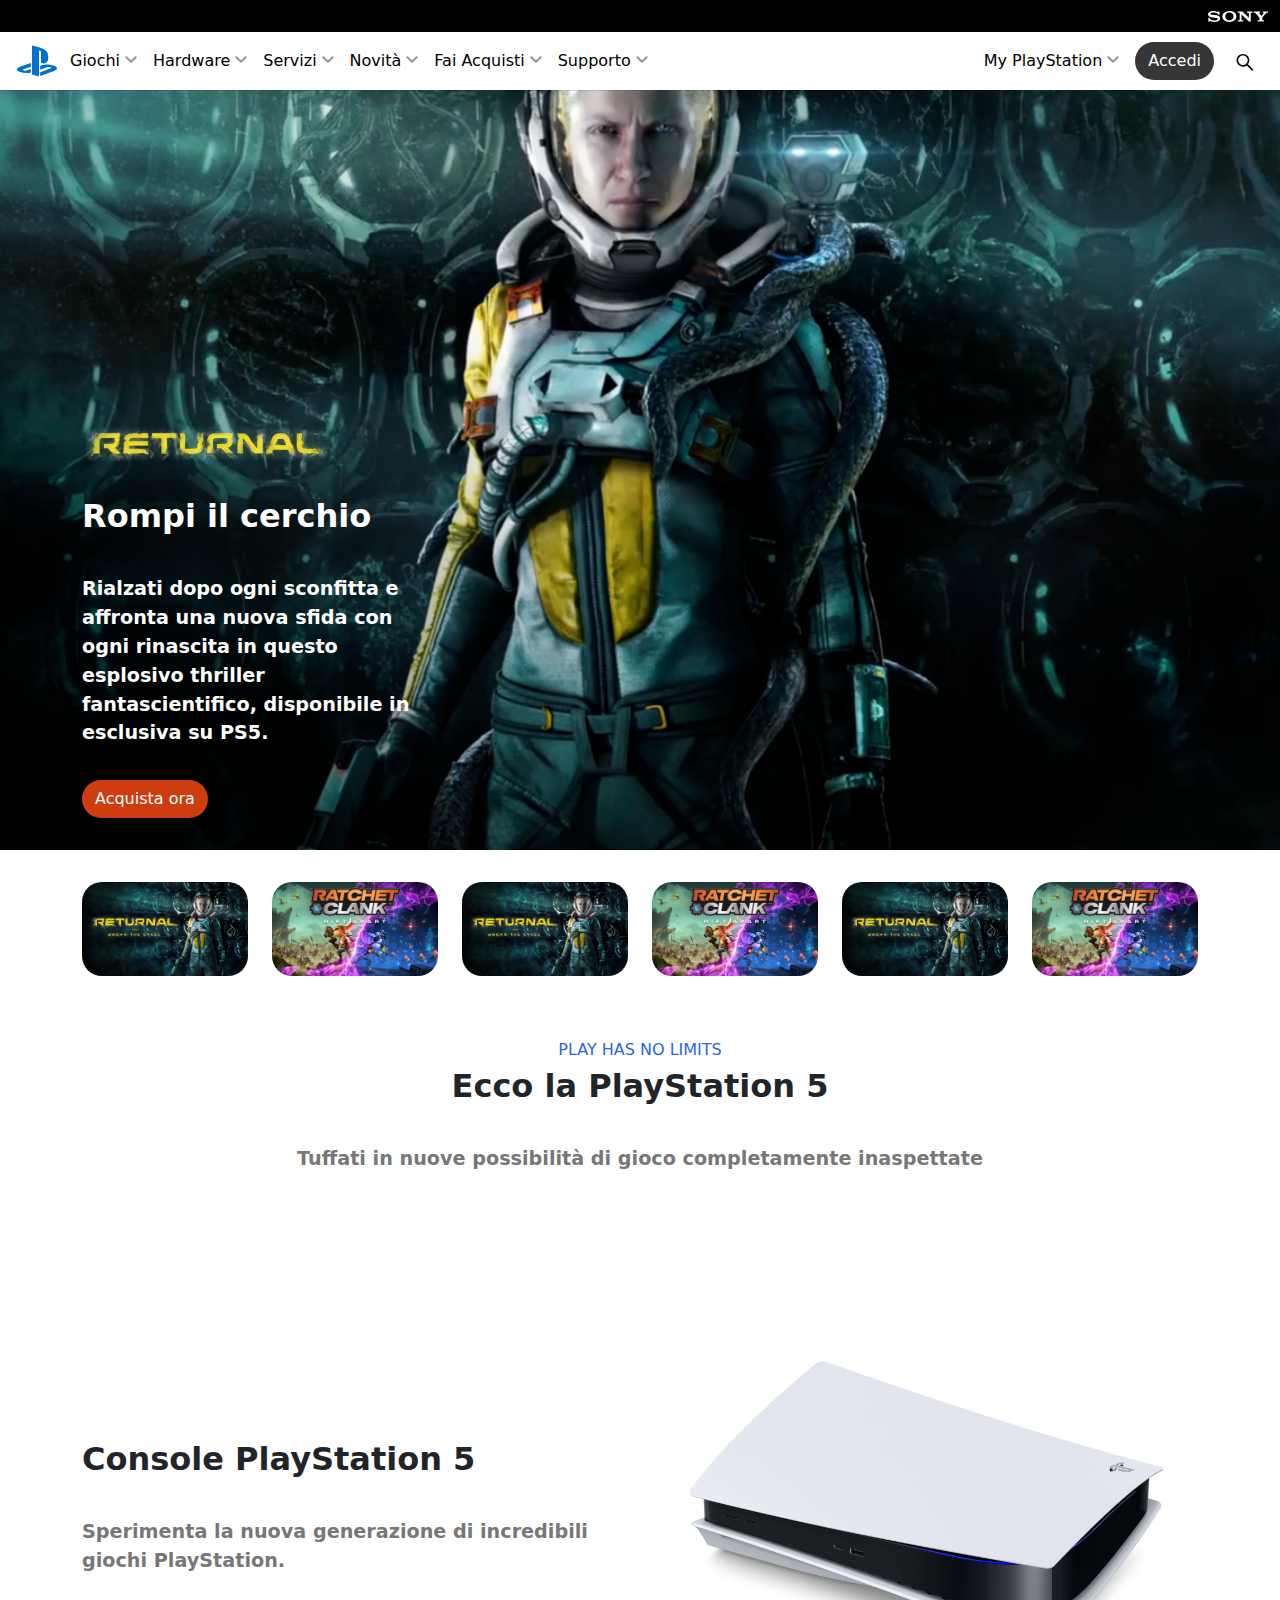
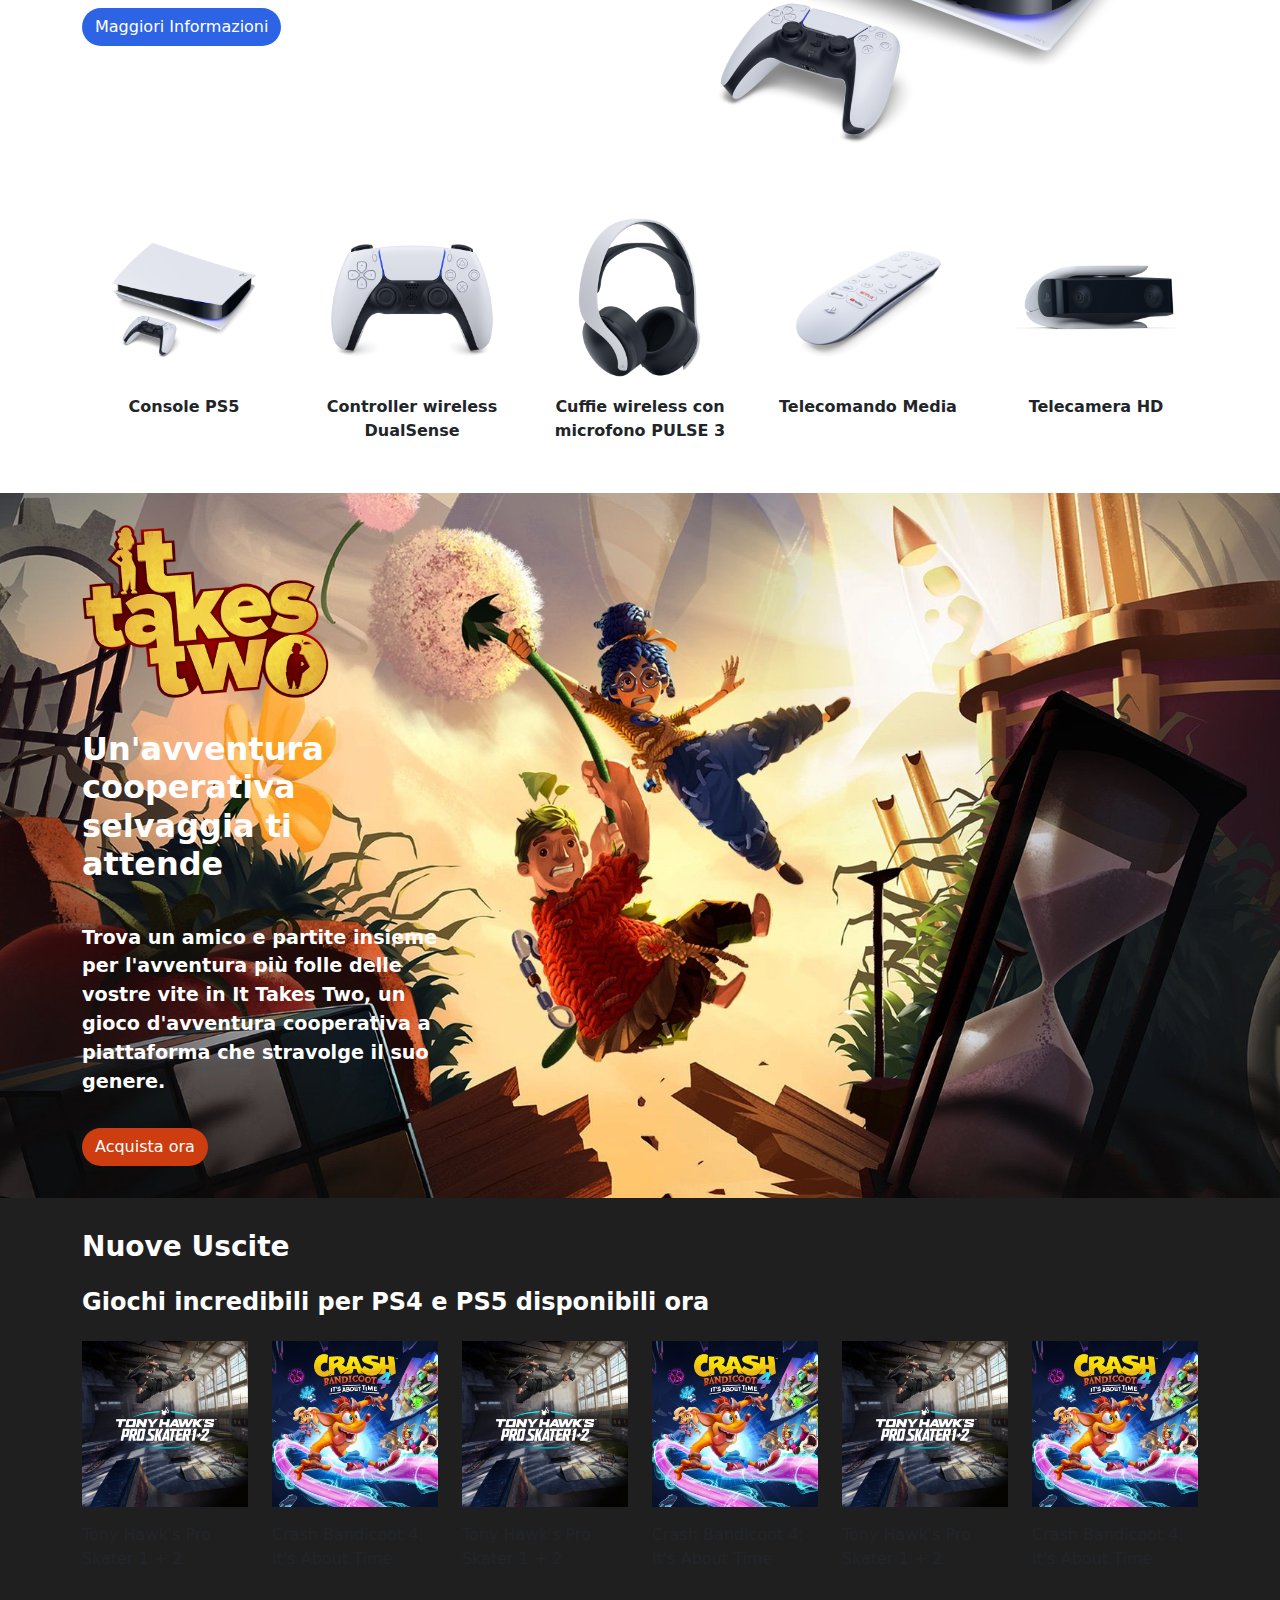
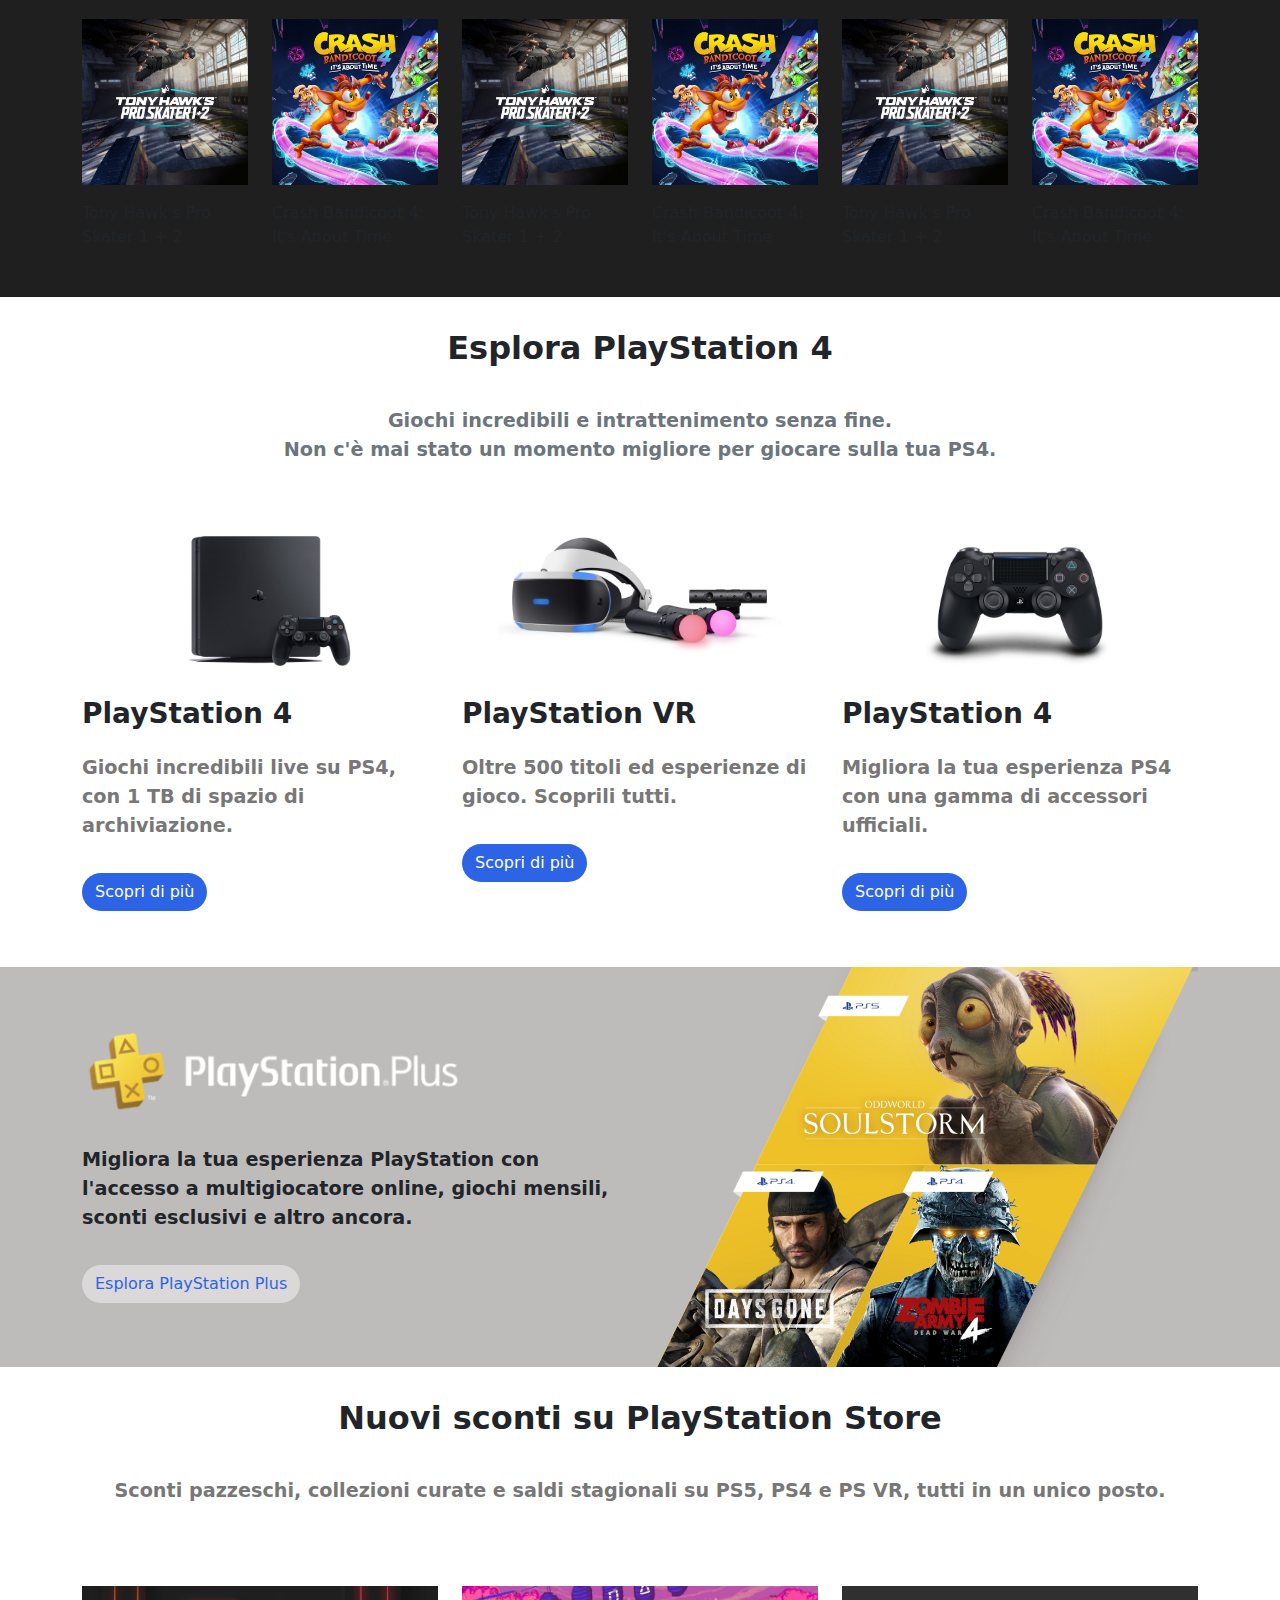
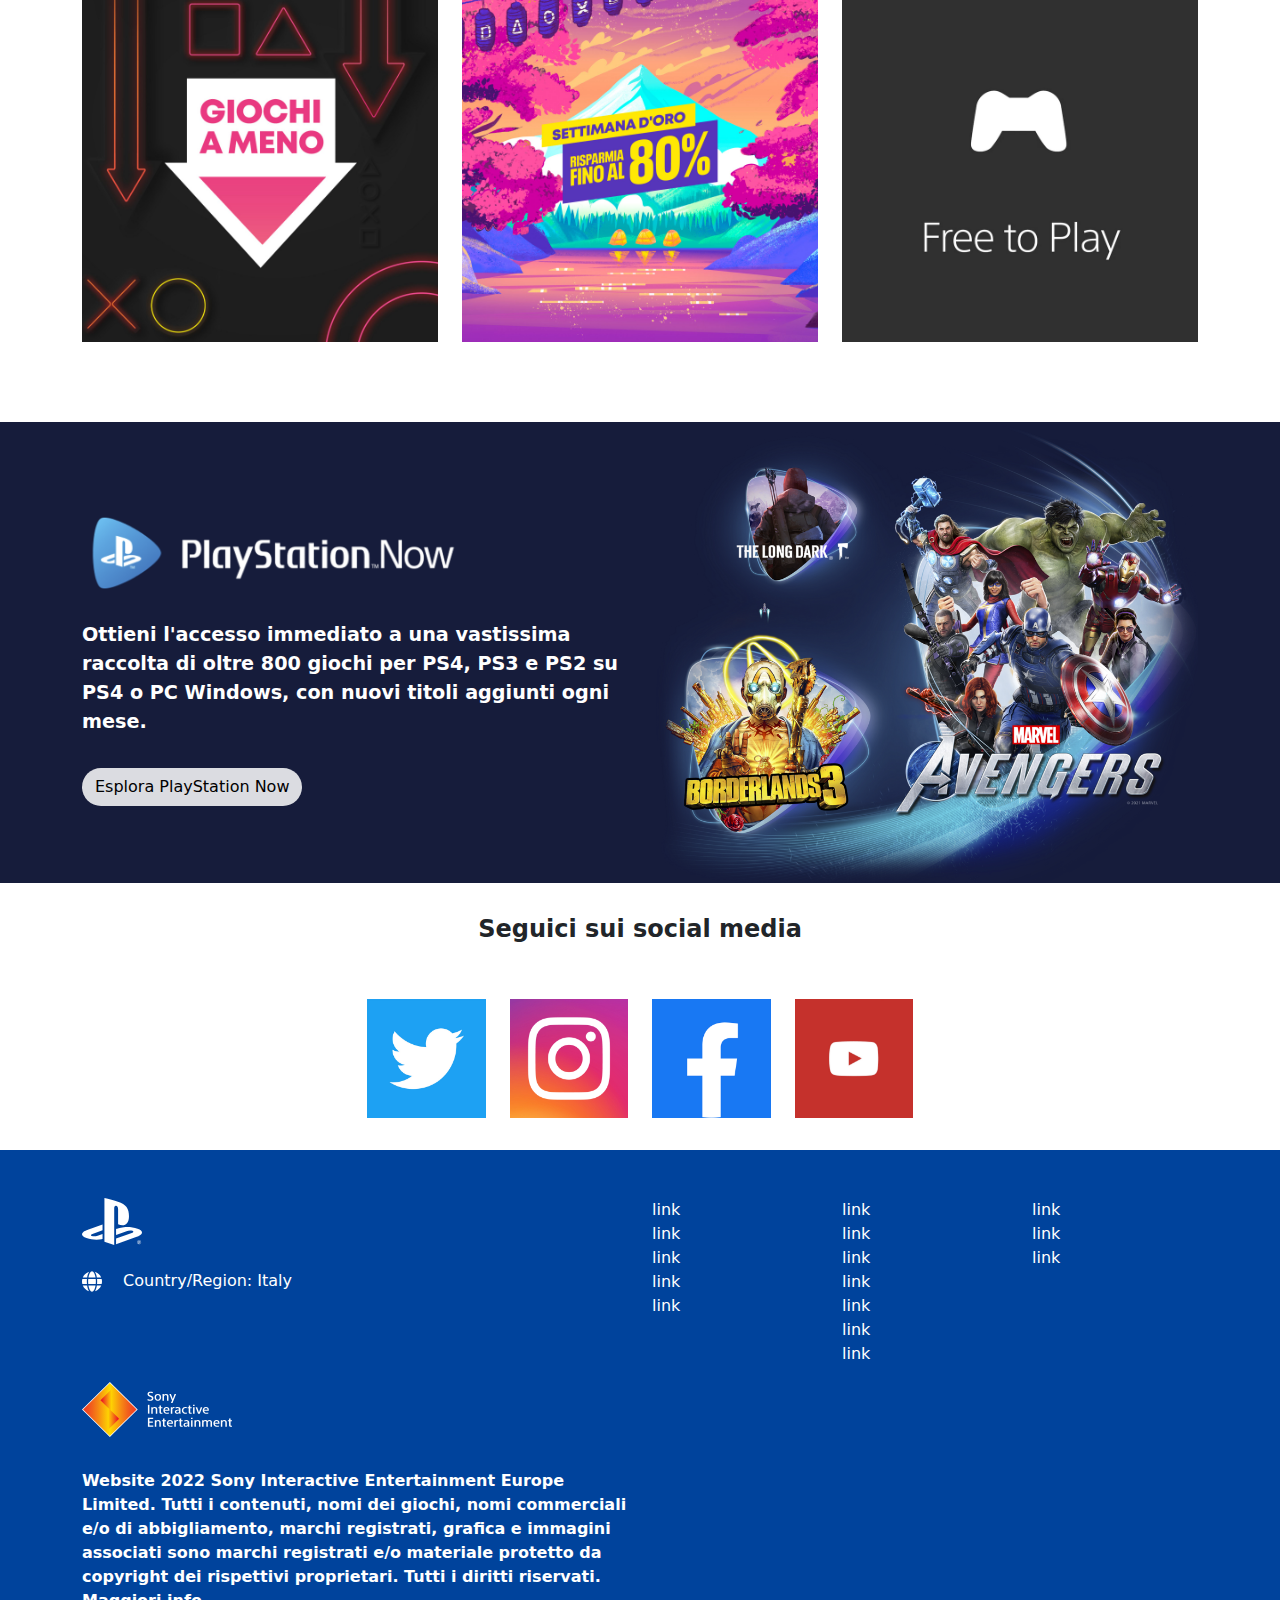
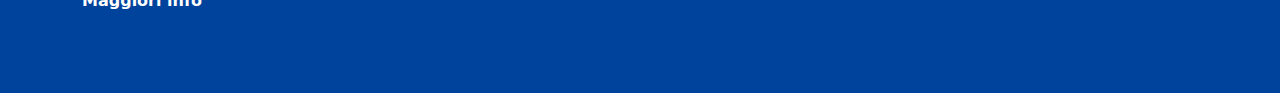
==== commit 73f1ca2a: "hamburgen menu opens on click" ====
--- a/index.html
+++ b/index.html
@@ -23,11 +23,18 @@
         </div>
 
         <!-- Parte bianca sticky con menu -->
-        <nav class="py-1">
+        <nav class="py-1 bg-white">
             <div class="container-fluid d-flex">
                 <!-- logo play -->
                 <div class="img_container">
                     <img src="img/play_logo.svg" alt="logo play" class="img-fluid">
+                </div>
+
+                <!-- hamburger menu -->
+                <div class="hamburger_menu d-lg-none align-self-center" tabindex="-1">
+                    <div class="btn">
+                        <svg xmlns="http://www.w3.org/2000/svg" viewBox="0 0 448 512"><path d="M0 96C0 78.3 14.3 64 32 64H416c17.7 0 32 14.3 32 32s-14.3 32-32 32H32C14.3 128 0 113.7 0 96zM0 256c0-17.7 14.3-32 32-32H416c17.7 0 32 14.3 32 32s-14.3 32-32 32H32c-17.7 0-32-14.3-32-32zM448 416c0 17.7-14.3 32-32 32H32c-17.7 0-32-14.3-32-32s14.3-32 32-32H416c17.7 0 32 14.3 32 32z"/></svg>
+                    </div>
                 </div>
 
                 <!-- menu flex justifycontent -->
@@ -74,14 +81,6 @@
                     </div>
 
                 </div>
-
-                <!-- hamburger menu -->
-                <div class="hamburger_menu d-lg-none align-self-center">
-                    <button class="btn">
-                        <svg xmlns="http://www.w3.org/2000/svg" viewBox="0 0 448 512"><path d="M0 96C0 78.3 14.3 64 32 64H416c17.7 0 32 14.3 32 32s-14.3 32-32 32H32C14.3 128 0 113.7 0 96zM0 256c0-17.7 14.3-32 32-32H416c17.7 0 32 14.3 32 32s-14.3 32-32 32H32c-17.7 0-32-14.3-32-32zM448 416c0 17.7-14.3 32-32 32H32c-17.7 0-32-14.3-32-32s14.3-32 32-32H416c17.7 0 32 14.3 32 32z"/></svg>
-                    </button>
-                </div>
-
             </div>
         </nav>
     </header>
--- a/css/style.css
+++ b/css/style.css
@@ -114,26 +114,6 @@
     max-width: 60px;
 }
 
-.menu_container a{
-    color: var(--color_primary);
-}
-
-.menu_container a::after{
-    content: url('../img/chevron-down-solid.svg');
-    display: inline-block;
-    width: 12px;
-    margin-left: 5px;
-    vertical-align: middle;
-}
-
-.menu_container a:hover::after{
-    content: url('../img/chevron-down-solid-hover.svg');
-    display: inline-block;
-    width: 12px;
-    margin-left: 5px;
-    vertical-align: middle;
-}
-
 .nav_black .img_container,
 .hamburger_menu,
 .menu_right{
@@ -149,6 +129,20 @@
     fill: var(--color_secondary_dark)
 }
 
+.hamburger_menu:focus + .menu_container{
+    display: flex !important;
+    flex-direction: column;
+    background-color: var(--color_white);
+    position: absolute;
+    right: 0;
+    top: 90px;
+    text-align: center;
+}
+
+.hamburger_menu:focus + .menu_container .nav{
+    flex-direction: column;
+}
+
 /* Proprietà main */
 section{
     padding: 2rem 0;
@@ -168,29 +162,20 @@
     display: none;
 }
 
-#play5_products .col{
-    position: relative;
-}
-
-#play5_products .col::after{
+#play5_products .card{
+    height: 100%;
+}
+
+#play5_products .card::after{
     content: '';
-    display: inline-block;
-    position: absolute;
-    bottom: 0;
-    width: 0;
-    transition: all .15s ease-in-out;
-}
-
-#play5_products .col:hover::after{
-    content: '';
-    display: inline-block;
-    position: absolute;
-    bottom: 0;
-    height: 2px;
-    width: 100px;
-    transform-origin: center;
-    transform: translateX(-50%);
-    background-color: var(--color_accent_cool);
+    display: block;
+    border-bottom: 2px solid var(--color_accent_cool);
+    transform: scaleX(0);
+    transition: all .2s linear;
+}
+
+#play5_products .card:hover::after{
+    transform: scaleX(1);
 }
 
 .img_container_fluid{
--- a/css/style-media.css
+++ b/css/style-media.css
@@ -16,4 +16,24 @@
     .img_container_fluid{
         max-width: 70%;
     }
+
+    .menu_container a{
+        color: var(--color_primary);
+    }
+    
+    .menu_container a::after{
+        content: url('../img/chevron-down-solid.svg');
+        display: inline-block;
+        width: 12px;
+        margin-left: 5px;
+        vertical-align: middle;
+    }
+    
+    .menu_container a:hover::after{
+        content: url('../img/chevron-down-solid-hover.svg');
+        display: inline-block;
+        width: 12px;
+        margin-left: 5px;
+        vertical-align: middle;
+    }
 }